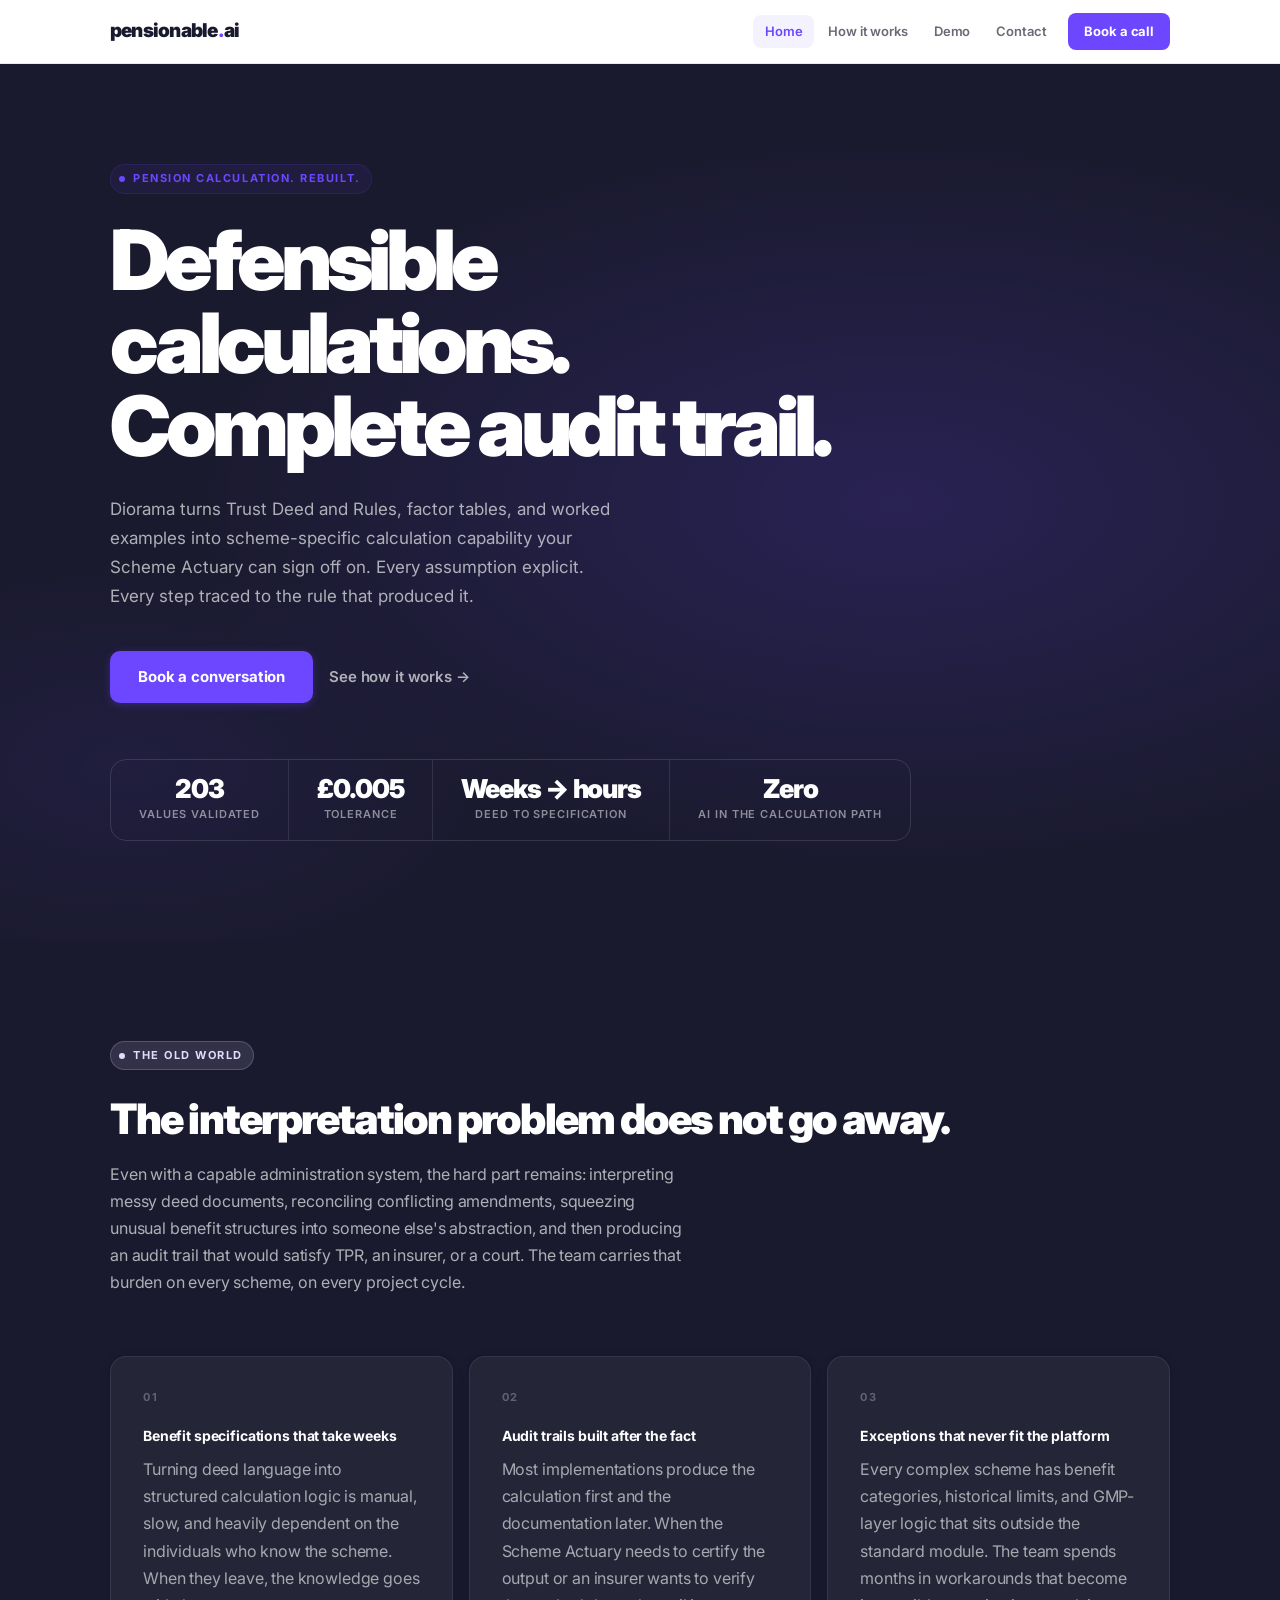
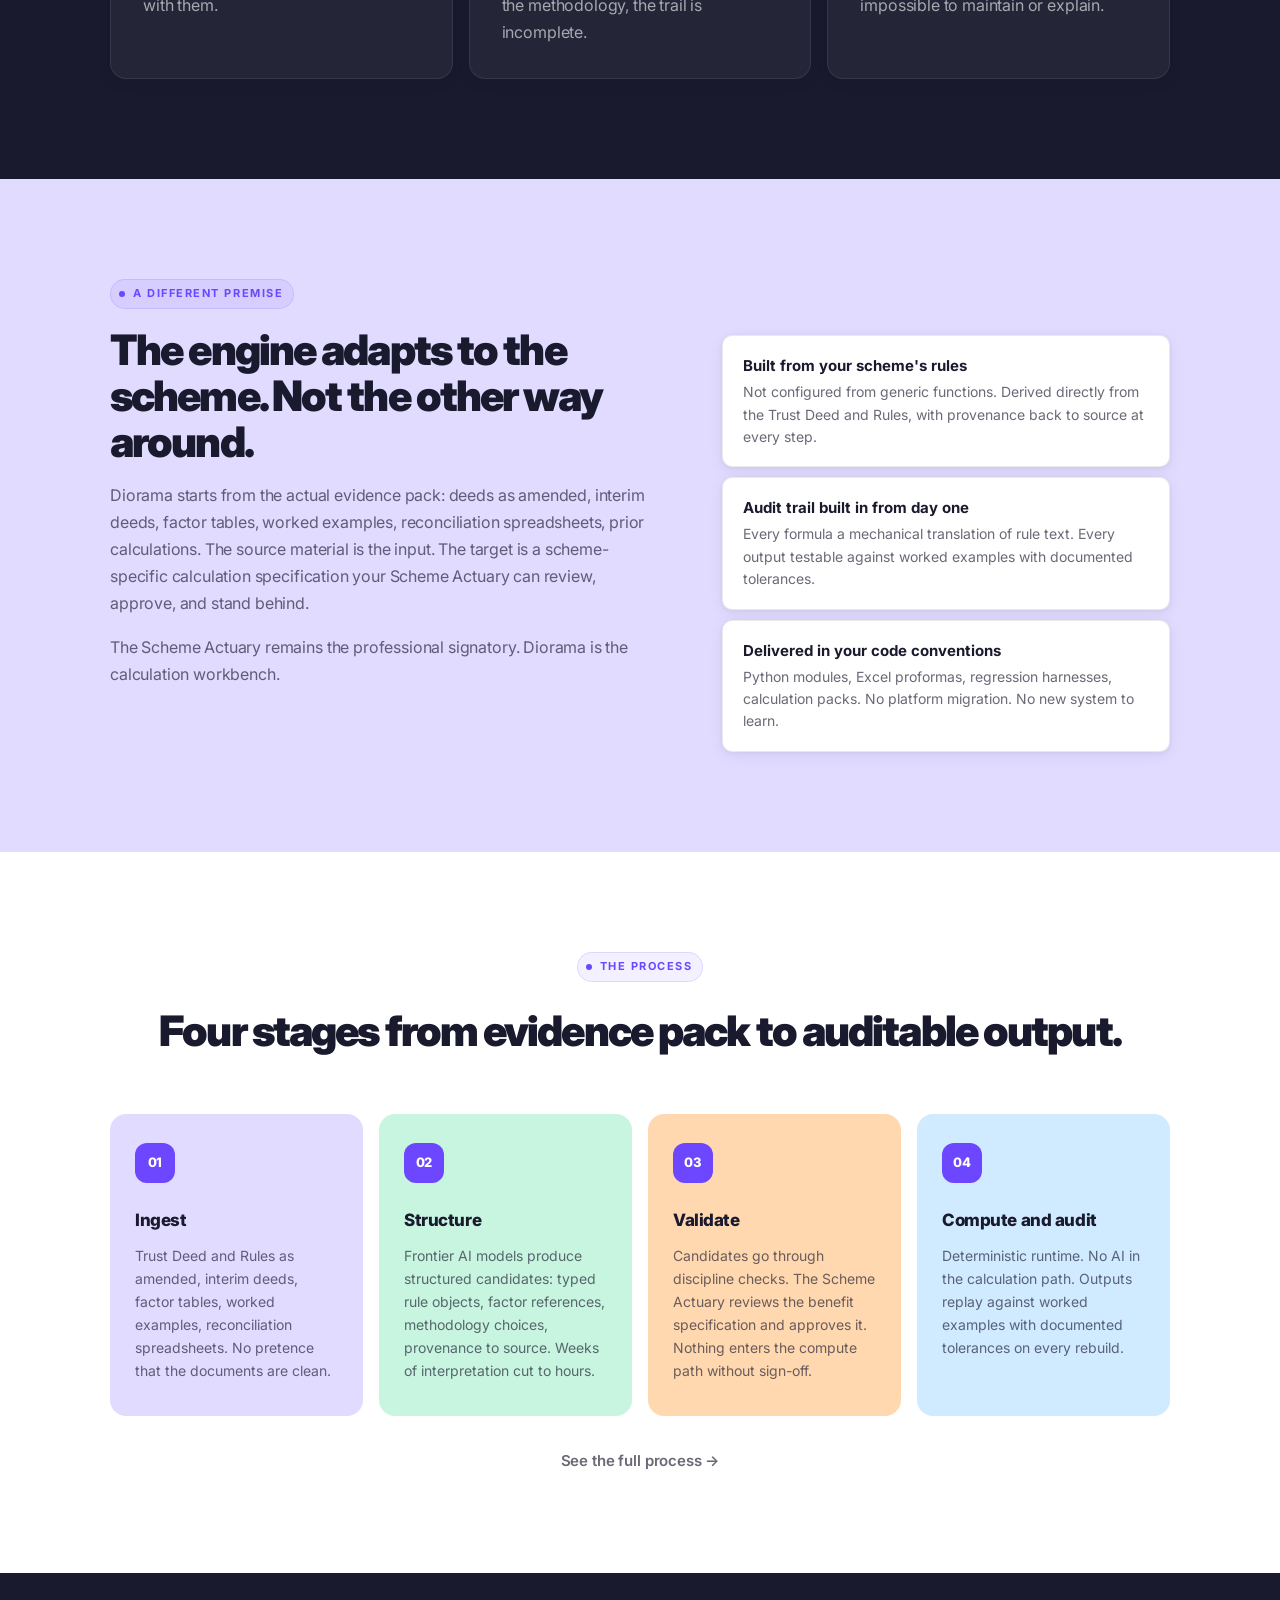
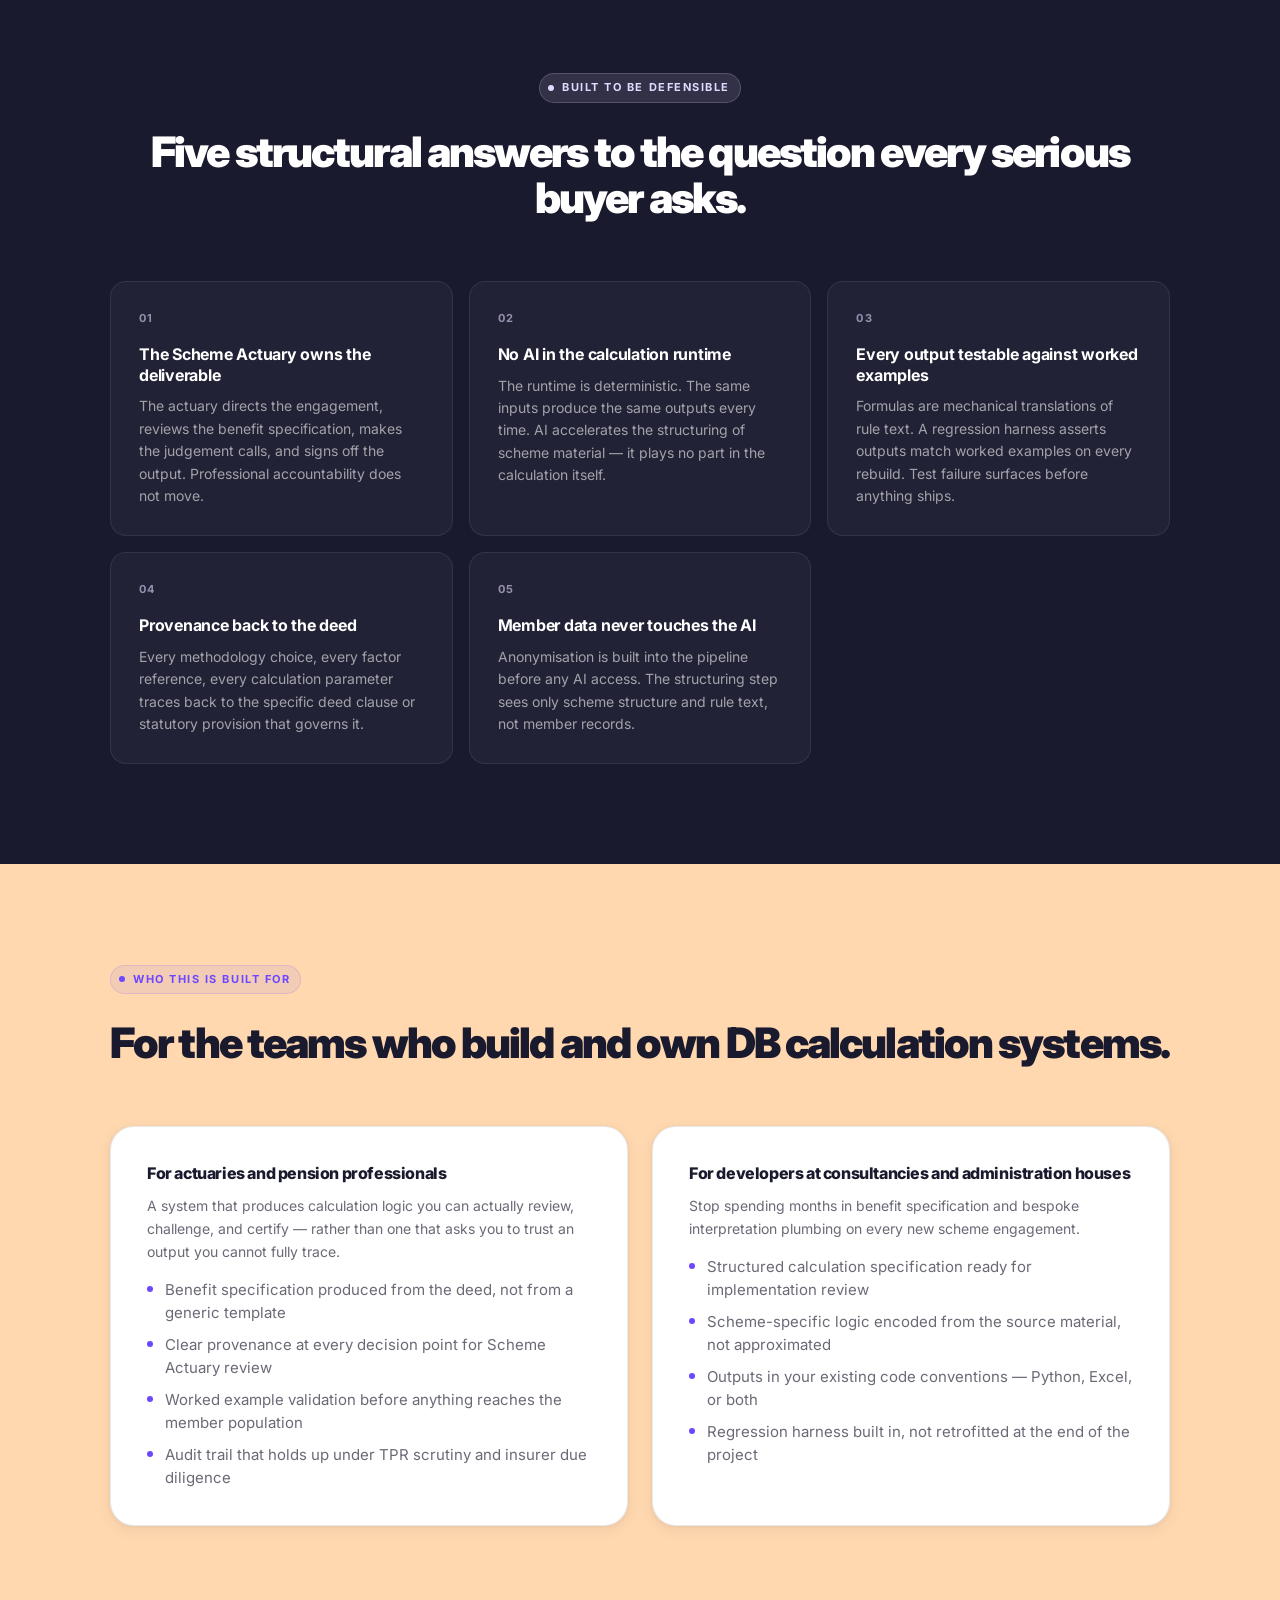
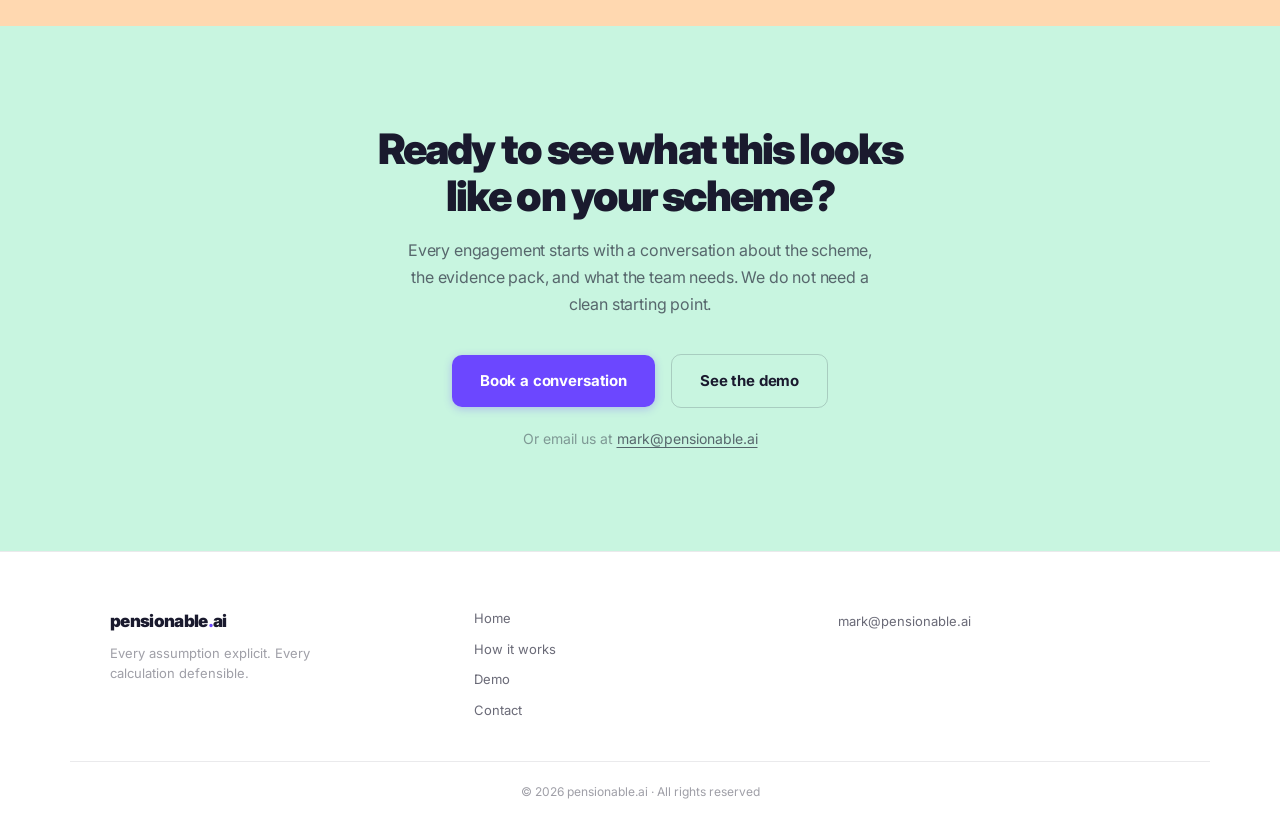
==== index.html @ 0ae32d7f "design: visual polish pass — dark hero, stat strip, colored stage cards, card shadows, refined typog" ====
<!DOCTYPE html>
<html lang="en">
<head>
  <meta charset="UTF-8">
  <meta name="viewport" content="width=device-width, initial-scale=1.0">
  <title>pensionable.ai — Diorama Pension Calculation Engine</title>
  <meta name="description" content="Diorama turns DB scheme rules, factor tables, and worked examples into structured, auditable, scheme-specific calculation capability. Every assumption explicit. Every calculation defensible.">
  <meta property="og:title" content="pensionable.ai">
  <meta property="og:description" content="Defensible calculations. Complete audit trail. Scheme Actuary stays in control.">
  <meta property="og:type" content="website">
  <link rel="preconnect" href="https://fonts.googleapis.com">
  <link rel="preconnect" href="https://fonts.gstatic.com" crossorigin>
  <link href="https://fonts.googleapis.com/css2?family=Inter:wght@400;500;600;700;800;900&display=swap" rel="stylesheet">
  <link rel="stylesheet" href="css/main.css">
</head>
<body>

  <!-- ── Navigation ──────────────────────────────────────── -->
  <header class="nav">
    <div class="container nav__inner">
      <a href="index.html" class="wordmark">pensionable<span class="dot">.</span>ai</a>
      <nav class="nav-links">
        <a href="index.html" class="nav-link">Home</a>
        <a href="how-it-works.html" class="nav-link">How it works</a>
        <a href="demo.html" class="nav-link">Demo</a>
        <a href="contact.html" class="nav-link">Contact</a>
        <a href="contact.html" class="nav-cta">Book a call</a>
      </nav>
    </div>
  </header>

  <main>

    <!-- ── Hero ──────────────────────────────────────────── -->
    <section class="hero">
      <div class="container">
        <p class="eyebrow reveal">Pension calculation. Rebuilt.</p>
        <h1 class="hero-headline hero__headline reveal">Defensible calculations.<br>Complete audit trail.</h1>
        <p class="hero__sub reveal">Diorama turns Trust Deed and Rules, factor tables, and worked examples into scheme-specific calculation capability your Scheme Actuary can sign off on. Every assumption explicit. Every step traced to the rule that produced it.</p>
        <div class="hero__ctas stagger">
          <a href="contact.html" class="btn-primary reveal">Book a conversation</a>
          <a href="how-it-works.html" class="btn-text reveal">See how it works →</a>
        </div>
        <div class="stat-strip reveal" style="margin-top: 56px;">
          <div class="stat-strip__item">
            <div class="stat-strip__value">203</div>
            <div class="stat-strip__label">Values validated</div>
          </div>
          <div class="stat-strip__item">
            <div class="stat-strip__value">£0.005</div>
            <div class="stat-strip__label">Tolerance</div>
          </div>
          <div class="stat-strip__item">
            <div class="stat-strip__value">Weeks → hours</div>
            <div class="stat-strip__label">Deed to specification</div>
          </div>
          <div class="stat-strip__item">
            <div class="stat-strip__value">Zero</div>
            <div class="stat-strip__label">AI in the calculation path</div>
          </div>
        </div>
      </div>
    </section>

    <!-- ── Problem ───────────────────────────────────────── -->
    <section class="section section--dark" id="problem">
      <div class="container">
        <div class="section-header">
          <p class="eyebrow reveal">The old world</p>
          <h2 class="section-headline reveal">The interpretation problem does not go away.</h2>
          <p class="body-text reveal mt-16">Even with a capable administration system, the hard part remains: interpreting messy deed documents, reconciling conflicting amendments, squeezing unusual benefit structures into someone else's abstraction, and then producing an audit trail that would satisfy TPR, an insurer, or a court. The team carries that burden on every scheme, on every project cycle.</p>
        </div>
        <div class="pain-cards stagger">
          <div class="card card--dark reveal">
            <span class="pain-card-number">01</span>
            <p class="card-label">Benefit specifications that take weeks</p>
            <p class="body-text">Turning deed language into structured calculation logic is manual, slow, and heavily dependent on the individuals who know the scheme. When they leave, the knowledge goes with them.</p>
          </div>
          <div class="card card--dark reveal">
            <span class="pain-card-number">02</span>
            <p class="card-label">Audit trails built after the fact</p>
            <p class="body-text">Most implementations produce the calculation first and the documentation later. When the Scheme Actuary needs to certify the output or an insurer wants to verify the methodology, the trail is incomplete.</p>
          </div>
          <div class="card card--dark reveal">
            <span class="pain-card-number">03</span>
            <p class="card-label">Exceptions that never fit the platform</p>
            <p class="body-text">Every complex scheme has benefit categories, historical limits, and GMP-layer logic that sits outside the standard module. The team spends months in workarounds that become impossible to maintain or explain.</p>
          </div>
        </div>
      </div>
    </section>

    <!-- ── What Diorama Does ──────────────────────────────── -->
    <section class="section section--lavender" id="product">
      <div class="container">
        <div class="grid-55-45">
          <div>
            <p class="eyebrow reveal">A different premise</p>
            <h2 class="section-headline reveal">The engine adapts to the scheme. Not the other way around.</h2>
            <p class="body-text reveal mt-16">Diorama starts from the actual evidence pack: deeds as amended, interim deeds, factor tables, worked examples, reconciliation spreadsheets, prior calculations. The source material is the input. The target is a scheme-specific calculation specification your Scheme Actuary can review, approve, and stand behind.</p>
            <p class="body-text reveal mt-16">The Scheme Actuary remains the professional signatory. Diorama is the calculation workbench.</p>
          </div>
          <div class="pills stagger" style="margin-top: 56px;">
            <div class="pill reveal">
              <strong>Built from your scheme's rules</strong>
              Not configured from generic functions. Derived directly from the Trust Deed and Rules, with provenance back to source at every step.
            </div>
            <div class="pill reveal">
              <strong>Audit trail built in from day one</strong>
              Every formula a mechanical translation of rule text. Every output testable against worked examples with documented tolerances.
            </div>
            <div class="pill reveal">
              <strong>Delivered in your code conventions</strong>
              Python modules, Excel proformas, regression harnesses, calculation packs. No platform migration. No new system to learn.
            </div>
          </div>
        </div>
      </div>
    </section>

    <!-- ── How it Works (preview) ────────────────────────── -->
    <section class="section" id="how-it-works">
      <div class="container">
        <div class="section-header section-header--centred">
          <p class="eyebrow reveal">The process</p>
          <h2 class="section-headline reveal">Four stages from evidence pack to auditable output.</h2>
        </div>
        <div class="stage-cards stagger">
          <div class="stage-card stage-card--lavender reveal">
            <div class="stage-badge">01</div>
            <h3 class="stage-card__title">Ingest</h3>
            <p class="stage-card__body">Trust Deed and Rules as amended, interim deeds, factor tables, worked examples, reconciliation spreadsheets. No pretence that the documents are clean.</p>
          </div>
          <div class="stage-card stage-card--mint reveal">
            <div class="stage-badge">02</div>
            <h3 class="stage-card__title">Structure</h3>
            <p class="stage-card__body">Frontier AI models produce structured candidates: typed rule objects, factor references, methodology choices, provenance to source. Weeks of interpretation cut to hours.</p>
          </div>
          <div class="stage-card stage-card--peach reveal">
            <div class="stage-badge">03</div>
            <h3 class="stage-card__title">Validate</h3>
            <p class="stage-card__body">Candidates go through discipline checks. The Scheme Actuary reviews the benefit specification and approves it. Nothing enters the compute path without sign-off.</p>
          </div>
          <div class="stage-card stage-card--blue reveal">
            <div class="stage-badge">04</div>
            <h3 class="stage-card__title">Compute and audit</h3>
            <p class="stage-card__body">Deterministic runtime. No AI in the calculation path. Outputs replay against worked examples with documented tolerances on every rebuild.</p>
          </div>
        </div>
        <div class="stage-cards-footer reveal">
          <a href="how-it-works.html" class="btn-text">See the full process →</a>
        </div>
      </div>
    </section>

    <!-- ── Trust Signals ──────────────────────────────────── -->
    <section class="section section--dark" id="trust">
      <div class="container">
        <div class="section-header section-header--centred">
          <p class="eyebrow reveal">Built to be defensible</p>
          <h2 class="section-headline reveal">Five structural answers to the question every serious buyer asks.</h2>
        </div>
        <div class="trust-grid stagger">
          <div class="trust-item reveal">
            <p class="trust-item__number">01</p>
            <p class="trust-item__title">The Scheme Actuary owns the deliverable</p>
            <p class="trust-item__body">The actuary directs the engagement, reviews the benefit specification, makes the judgement calls, and signs off the output. Professional accountability does not move.</p>
          </div>
          <div class="trust-item reveal">
            <p class="trust-item__number">02</p>
            <p class="trust-item__title">No AI in the calculation runtime</p>
            <p class="trust-item__body">The runtime is deterministic. The same inputs produce the same outputs every time. AI accelerates the structuring of scheme material — it plays no part in the calculation itself.</p>
          </div>
          <div class="trust-item reveal">
            <p class="trust-item__number">03</p>
            <p class="trust-item__title">Every output testable against worked examples</p>
            <p class="trust-item__body">Formulas are mechanical translations of rule text. A regression harness asserts outputs match worked examples on every rebuild. Test failure surfaces before anything ships.</p>
          </div>
          <div class="trust-item reveal">
            <p class="trust-item__number">04</p>
            <p class="trust-item__title">Provenance back to the deed</p>
            <p class="trust-item__body">Every methodology choice, every factor reference, every calculation parameter traces back to the specific deed clause or statutory provision that governs it.</p>
          </div>
          <div class="trust-item reveal">
            <p class="trust-item__number">05</p>
            <p class="trust-item__title">Member data never touches the AI</p>
            <p class="trust-item__body">Anonymisation is built into the pipeline before any AI access. The structuring step sees only scheme structure and rule text, not member records.</p>
          </div>
        </div>
      </div>
    </section>

    <!-- ── Who it's For ───────────────────────────────────── -->
    <section class="section section--peach" id="for-teams">
      <div class="container">
        <div class="section-header">
          <p class="eyebrow reveal">Who this is built for</p>
          <h2 class="section-headline reveal">For the teams who build and own DB calculation systems.</h2>
        </div>
        <div class="for-grid stagger">
          <div class="for-block reveal">
            <p class="for-block__label">For actuaries and pension professionals</p>
            <p class="for-block__intro" style="margin-top: 10px;">A system that produces calculation logic you can actually review, challenge, and certify — rather than one that asks you to trust an output you cannot fully trace.</p>
            <ul class="bullet-list">
              <li>Benefit specification produced from the deed, not from a generic template</li>
              <li>Clear provenance at every decision point for Scheme Actuary review</li>
              <li>Worked example validation before anything reaches the member population</li>
              <li>Audit trail that holds up under TPR scrutiny and insurer due diligence</li>
            </ul>
          </div>
          <div class="for-block reveal">
            <p class="for-block__label">For developers at consultancies and administration houses</p>
            <p class="for-block__intro" style="margin-top: 10px;">Stop spending months in benefit specification and bespoke interpretation plumbing on every new scheme engagement.</p>
            <ul class="bullet-list">
              <li>Structured calculation specification ready for implementation review</li>
              <li>Scheme-specific logic encoded from the source material, not approximated</li>
              <li>Outputs in your existing code conventions — Python, Excel, or both</li>
              <li>Regression harness built in, not retrofitted at the end of the project</li>
            </ul>
          </div>
        </div>
      </div>
    </section>

    <!-- ── CTA ────────────────────────────────────────────── -->
    <section class="section--mint" id="contact">
      <div class="cta-section">
        <div class="container">
          <h2 class="section-headline reveal">Ready to see what this looks like on your scheme?</h2>
          <p class="body-text reveal">Every engagement starts with a conversation about the scheme, the evidence pack, and what the team needs. We do not need a clean starting point.</p>
          <div class="cta-section__buttons reveal">
            <a href="contact.html" class="btn-primary">Book a conversation</a>
            <a href="demo.html" class="btn-outlined">See the demo</a>
          </div>
          <p class="cta-secondary reveal">Or email us at <a href="mailto:mark@pensionable.ai">mark@pensionable.ai</a></p>
        </div>
      </div>
    </section>

  </main>

  <!-- ── Footer ─────────────────────────────────────────── -->
  <footer class="footer">
    <div class="container footer__inner">
      <div class="footer__brand">
        <a href="index.html" class="wordmark">pensionable<span class="dot">.</span>ai</a>
        <p class="footer__tagline">Every assumption explicit. Every calculation defensible.</p>
      </div>
      <nav class="footer__links">
        <a href="index.html">Home</a>
        <a href="how-it-works.html">How it works</a>
        <a href="demo.html">Demo</a>
        <a href="contact.html">Contact</a>
      </nav>
      <div class="footer__contact">
        <a href="mailto:mark@pensionable.ai">mark@pensionable.ai</a>
      </div>
    </div>
    <div class="container footer__bottom">
      <p>© 2026 pensionable.ai · All rights reserved</p>
    </div>
  </footer>

  <script src="js/main.js"></script>
</body>
</html>
---- css/main.css ----
/* ============================================================
   pensionable.ai — main.css
   ============================================================ */

@import url('https://fonts.googleapis.com/css2?family=Inter:wght@400;500;600;700;800;900&display=swap');

/* ── Design Tokens ─────────────────────────────────────────── */
:root {
  --white:    #ffffff;
  --ink:      #1a1a2e;
  --ink-sub:  rgba(26, 26, 46, 0.65);
  --ink-dim:  rgba(26, 26, 46, 0.42);
  --rule:     rgba(26, 26, 46, 0.09);
  --purple:   #6C47FF;
  --purple-mid: rgba(108, 71, 255, 0.12);
  --dark:     #1a1a2e;

  --lavender: #e0dbff;
  --mint:     #c8f5e0;
  --yellow:   #fef9c3;
  --pink:     #ffd6ea;
  --peach:    #ffd8b0;
  --blue:     #d0eaff;

  --radius-sm: 10px;
  --radius:    16px;
  --radius-lg: 24px;

  --nav-height: 64px;
  --container:  1140px;

  --shadow-sm: 0 1px 4px rgba(26,26,46,0.06), 0 4px 16px rgba(26,26,46,0.06);
  --shadow:    0 2px 8px rgba(26,26,46,0.07), 0 8px 32px rgba(26,26,46,0.08);
  --shadow-lg: 0 4px 16px rgba(26,26,46,0.08), 0 24px 64px rgba(26,26,46,0.12);
}

/* ── Reset ─────────────────────────────────────────────────── */
*, *::before, *::after {
  box-sizing: border-box;
  margin: 0;
  padding: 0;
}

html { scroll-behavior: smooth; }

body {
  font-family: 'Inter', system-ui, sans-serif;
  font-size: 16px;
  line-height: 1.6;
  color: var(--ink);
  background: var(--white);
  -webkit-font-smoothing: antialiased;
  -moz-osx-font-smoothing: grayscale;
}

img, iframe { display: block; max-width: 100%; }

a { color: inherit; text-decoration: none; }

ul { list-style: none; }

[id] { scroll-margin-top: calc(var(--nav-height) + 16px); }

::selection { background: var(--purple); color: #fff; }

/* ── Container ─────────────────────────────────────────────── */
.container {
  max-width: var(--container);
  margin: 0 auto;
  padding: 0 40px;
}

@media (max-width: 640px) {
  .container { padding: 0 20px; }
}

/* ── Navigation ────────────────────────────────────────────── */
.nav {
  position: sticky;
  top: 0;
  z-index: 100;
  height: var(--nav-height);
  background: rgba(255, 255, 255, 0.90);
  backdrop-filter: blur(16px);
  -webkit-backdrop-filter: blur(16px);
  border-bottom: 1px solid var(--rule);
}

.nav__inner {
  height: 100%;
  display: flex;
  align-items: center;
  justify-content: space-between;
  gap: 24px;
}

.wordmark {
  font-size: 19px;
  font-weight: 900;
  letter-spacing: -0.04em;
  color: var(--ink);
  text-decoration: none;
  flex-shrink: 0;
}

.wordmark .dot { color: var(--purple); }

.nav-links {
  display: flex;
  align-items: center;
  gap: 2px;
}

.nav-link {
  font-size: 13px;
  font-weight: 600;
  letter-spacing: -0.01em;
  color: var(--ink-sub);
  padding: 6px 12px;
  border-radius: 8px;
  transition: background 120ms, color 120ms;
}

.nav-link:hover,
.nav-link.active {
  background: rgba(108, 71, 255, 0.07);
  color: var(--purple);
}

.nav-cta {
  font-size: 13px;
  font-weight: 700;
  letter-spacing: -0.01em;
  color: var(--white);
  background: var(--purple);
  padding: 8px 16px;
  border-radius: 8px;
  margin-left: 8px;
  transition: opacity 120ms;
}

.nav-cta:hover { opacity: 0.85; color: var(--white); }

@media (max-width: 640px) {
  .nav-links { display: none; }
}

/* ── Sections ──────────────────────────────────────────────── */
.section { padding: 100px 0; }

.section--dark {
  background: var(--dark);
  color: #ffffff;
}

.section--lavender { background: var(--lavender); }
.section--mint     { background: var(--mint); }
.section--yellow   { background: var(--yellow); }
.section--pink     { background: var(--pink); }
.section--peach    { background: var(--peach); }
.section--blue     { background: var(--blue); }

@media (max-width: 640px) {
  .section { padding: 64px 0; }
}

/* ── Typography ────────────────────────────────────────────── */
.hero-headline {
  font-size: clamp(48px, 6.5vw, 88px);
  font-weight: 900;
  letter-spacing: -0.06em;
  line-height: 1.0;
}

.section-headline {
  font-size: clamp(30px, 3.5vw, 42px);
  font-weight: 900;
  letter-spacing: -0.045em;
  line-height: 1.1;
}

.body-text {
  font-size: 16px;
  font-weight: 400;
  letter-spacing: -0.01em;
  line-height: 1.7;
  color: var(--ink-sub);
}

.section--dark .body-text { color: rgba(255, 255, 255, 0.65); }

/* ── Eyebrow Label ─────────────────────────────────────────── */
.eyebrow {
  display: inline-flex;
  align-items: center;
  gap: 8px;
  font-size: 11px;
  font-weight: 700;
  letter-spacing: 0.14em;
  text-transform: uppercase;
  color: var(--purple);
  margin-bottom: 18px;
  background: rgba(108, 71, 255, 0.08);
  padding: 5px 10px 5px 8px;
  border-radius: 100px;
  border: 1px solid rgba(108, 71, 255, 0.15);
}

.eyebrow::before {
  content: '';
  display: inline-block;
  width: 6px;
  height: 6px;
  border-radius: 50%;
  background: var(--purple);
  flex-shrink: 0;
}

.section--dark .eyebrow,
.intro-strip .eyebrow {
  color: var(--lavender);
  background: rgba(224, 219, 255, 0.12);
  border-color: rgba(224, 219, 255, 0.20);
}

.section--dark .eyebrow::before,
.intro-strip .eyebrow::before {
  background: var(--lavender);
}

/* ── Buttons ───────────────────────────────────────────────── */
.btn-primary {
  display: inline-flex;
  align-items: center;
  gap: 8px;
  background: var(--purple);
  color: #ffffff;
  font-size: 15px;
  font-weight: 700;
  letter-spacing: -0.01em;
  padding: 14px 28px;
  border-radius: var(--radius-sm);
  border: none;
  cursor: pointer;
  transition: opacity 150ms, transform 150ms, box-shadow 150ms;
  box-shadow: 0 2px 8px rgba(108, 71, 255, 0.30);
}

.btn-primary:hover {
  opacity: 0.90;
  transform: translateY(-1px);
  color: #ffffff;
  box-shadow: 0 4px 16px rgba(108, 71, 255, 0.38);
}

.btn-outlined {
  display: inline-flex;
  align-items: center;
  gap: 8px;
  background: transparent;
  color: var(--ink);
  font-size: 15px;
  font-weight: 700;
  letter-spacing: -0.01em;
  padding: 14px 28px;
  border-radius: var(--radius-sm);
  border: 1.5px solid rgba(26, 26, 46, 0.18);
  cursor: pointer;
  transition: border-color 150ms, color 150ms;
}

.btn-outlined:hover {
  border-color: var(--purple);
  color: var(--purple);
}

.btn-text {
  font-size: 15px;
  font-weight: 600;
  letter-spacing: -0.01em;
  color: var(--ink-sub);
  transition: color 150ms;
}

.btn-text:hover { color: var(--purple); }

/* ── Cards ─────────────────────────────────────────────────── */
.card {
  background: var(--white);
  border-radius: var(--radius);
  padding: 32px;
  border: 1px solid var(--rule);
  box-shadow: var(--shadow-sm);
}

.card--dark {
  background: rgba(255, 255, 255, 0.05);
  border-color: rgba(255, 255, 255, 0.08);
  color: #ffffff;
}

.card--lavender { background: var(--lavender); border-color: transparent; }
.card--mint     { background: var(--mint);     border-color: transparent; }
.card--peach    { background: var(--peach);    border-color: transparent; }

.card-label {
  font-size: 14px;
  font-weight: 700;
  letter-spacing: -0.01em;
  margin-bottom: 10px;
  color: var(--ink);
  line-height: 1.35;
}

.card--dark .card-label { color: #ffffff; }
.card--dark .body-text  { color: rgba(255, 255, 255, 0.60); }

/* ── Feature Pills ─────────────────────────────────────────── */
.pills {
  display: flex;
  flex-direction: column;
  gap: 10px;
}

.pill {
  background: var(--white);
  border: 1px solid var(--rule);
  border-radius: var(--radius-sm);
  padding: 18px 20px;
  font-size: 14px;
  line-height: 1.6;
  color: var(--ink-sub);
  box-shadow: var(--shadow-sm);
  transition: box-shadow 150ms, transform 150ms;
}

.pill:hover {
  box-shadow: var(--shadow);
  transform: translateY(-1px);
}

.pill strong {
  font-weight: 700;
  color: var(--ink);
  display: block;
  margin-bottom: 3px;
  font-size: 15px;
}

/* ── Stage Badge ───────────────────────────────────────────── */
.stage-badge {
  display: inline-flex;
  align-items: center;
  justify-content: center;
  width: 40px;
  height: 40px;
  border-radius: 12px;
  background: var(--purple);
  color: #ffffff;
  font-size: 13px;
  font-weight: 800;
  letter-spacing: -0.01em;
  margin-bottom: 20px;
  flex-shrink: 0;
}

/* ── Callout Block ─────────────────────────────────────────── */
.callout-block {
  background: rgba(108, 71, 255, 0.06);
  border: 1px solid rgba(108, 71, 255, 0.18);
  border-radius: var(--radius);
  padding: 24px 28px;
  font-size: 16px;
  font-weight: 600;
  letter-spacing: -0.015em;
  line-height: 1.55;
  color: var(--ink);
  margin-top: 32px;
}

/* ── Trust Grid ────────────────────────────────────────────── */
.trust-grid {
  display: grid;
  grid-template-columns: repeat(3, 1fr);
  gap: 16px;
}

.trust-item {
  padding: 28px;
  border: 1px solid rgba(255, 255, 255, 0.08);
  border-radius: var(--radius);
  background: rgba(255, 255, 255, 0.04);
  transition: background 150ms;
}

.trust-item:hover {
  background: rgba(255, 255, 255, 0.07);
}

.trust-item__number {
  font-size: 11px;
  font-weight: 700;
  letter-spacing: 0.12em;
  text-transform: uppercase;
  color: var(--lavender);
  opacity: 0.60;
  margin-bottom: 16px;
}

.trust-item__title {
  font-size: 16px;
  font-weight: 700;
  color: #ffffff;
  margin-bottom: 10px;
  line-height: 1.3;
  letter-spacing: -0.015em;
}

.trust-item__body {
  font-size: 14px;
  color: rgba(255, 255, 255, 0.58);
  line-height: 1.6;
}

@media (max-width: 900px) {
  .trust-grid { grid-template-columns: repeat(2, 1fr); }
}

@media (max-width: 640px) {
  .trust-grid { grid-template-columns: 1fr; }
}

/* ── Stat Strip ────────────────────────────────────────────── */
.stat-strip {
  display: flex;
  align-items: center;
  gap: 0;
  margin-top: 48px;
  border: 1px solid rgba(255,255,255,0.12);
  border-radius: var(--radius);
  overflow: hidden;
  width: fit-content;
}

.stat-strip__item {
  padding: 16px 28px;
  border-right: 1px solid rgba(255,255,255,0.10);
  text-align: center;
}

.stat-strip__item:last-child { border-right: none; }

.stat-strip__value {
  font-size: 26px;
  font-weight: 900;
  letter-spacing: -0.04em;
  color: #ffffff;
  line-height: 1;
  margin-bottom: 4px;
}

.stat-strip__label {
  font-size: 11px;
  font-weight: 600;
  letter-spacing: 0.08em;
  text-transform: uppercase;
  color: rgba(255,255,255,0.50);
}

/* ── Bullet List ───────────────────────────────────────────── */
.bullet-list {
  list-style: none;
  display: flex;
  flex-direction: column;
  gap: 10px;
  margin-top: 16px;
}

.bullet-list li {
  display: flex;
  align-items: flex-start;
  gap: 12px;
  font-size: 15px;
  color: var(--ink-sub);
  line-height: 1.5;
}

.bullet-list li::before {
  content: '';
  display: block;
  width: 6px;
  height: 6px;
  border-radius: 50%;
  background: var(--purple);
  flex-shrink: 0;
  margin-top: 7px;
}

/* ── Grids ─────────────────────────────────────────────────── */
.grid-2 {
  display: grid;
  grid-template-columns: 1fr 1fr;
  gap: 24px;
}

.grid-3 {
  display: grid;
  grid-template-columns: repeat(3, 1fr);
  gap: 20px;
}

.grid-55-45 {
  display: grid;
  grid-template-columns: 55fr 45fr;
  gap: 64px;
  align-items: start;
}

@media (max-width: 840px) {
  .grid-2,
  .grid-3,
  .grid-55-45 {
    grid-template-columns: 1fr;
    gap: 24px;
  }
}

/* ── Section Header ────────────────────────────────────────── */
.section-header { margin-bottom: 60px; }

.section-header--centred { text-align: center; }

.section-header .section-headline { margin-top: 8px; }

.section-header .body-text {
  margin-top: 18px;
  max-width: 580px;
}

.section-header--centred .body-text {
  margin-left: auto;
  margin-right: auto;
}

/* ── Hero ──────────────────────────────────────────────────── */
.hero {
  padding: 100px 0 100px;
  background: var(--dark);
  color: #ffffff;
  position: relative;
  overflow: hidden;
}

.hero::before {
  content: '';
  position: absolute;
  inset: 0;
  background:
    radial-gradient(ellipse 80% 60% at 70% 50%, rgba(108,71,255,0.18) 0%, transparent 70%),
    radial-gradient(ellipse 50% 40% at 10% 80%, rgba(108,71,255,0.08) 0%, transparent 60%);
  pointer-events: none;
}

.hero .container { position: relative; }

.hero .eyebrow { margin-bottom: 24px; }

.hero__headline {
  max-width: 760px;
  margin-bottom: 28px;
  color: #ffffff;
}

.hero__sub {
  max-width: 520px;
  font-size: 17px;
  color: rgba(255,255,255,0.65);
  line-height: 1.7;
  margin-bottom: 40px;
}

.hero__ctas {
  display: flex;
  align-items: center;
  gap: 16px;
  flex-wrap: wrap;
}

.hero .btn-outlined {
  color: rgba(255,255,255,0.80);
  border-color: rgba(255,255,255,0.20);
}

.hero .btn-outlined:hover {
  border-color: #ffffff;
  color: #ffffff;
}

.hero .btn-text {
  color: rgba(255,255,255,0.65);
}

.hero .btn-text:hover { color: #ffffff; }

/* ── Intro Strip (inner pages) ─────────────────────────────── */
.intro-strip {
  padding: 88px 0 80px;
  background: var(--dark);
  color: #ffffff;
  position: relative;
  overflow: hidden;
}

.intro-strip::before {
  content: '';
  position: absolute;
  inset: 0;
  background: radial-gradient(ellipse 70% 80% at 80% 50%, rgba(108,71,255,0.14) 0%, transparent 70%);
  pointer-events: none;
}

.intro-strip .container { position: relative; }

.intro-strip .section-headline {
  margin-top: 12px;
  max-width: 680px;
  color: #ffffff;
}

.intro-strip .body-text {
  color: rgba(255, 255, 255, 0.65);
  max-width: 580px;
  margin-top: 18px;
}

/* ── CTA Section ───────────────────────────────────────────── */
.cta-section {
  text-align: center;
  padding: 100px 0;
}

.cta-section .section-headline {
  max-width: 560px;
  margin: 0 auto 18px;
}

.cta-section .body-text {
  max-width: 480px;
  margin: 0 auto;
}

.cta-section__buttons {
  display: flex;
  align-items: center;
  justify-content: center;
  gap: 16px;
  flex-wrap: wrap;
  margin-top: 36px;
}

.cta-secondary {
  font-size: 14px;
  color: var(--ink-dim);
  margin-top: 20px;
}

.cta-secondary a {
  color: var(--ink-sub);
  text-decoration: underline;
  text-underline-offset: 3px;
}

/* ── Pain Cards ────────────────────────────────────────────── */
.pain-cards {
  display: grid;
  grid-template-columns: repeat(3, 1fr);
  gap: 16px;
  margin-top: 56px;
}

.pain-card-number {
  font-size: 11px;
  font-weight: 700;
  letter-spacing: 0.14em;
  text-transform: uppercase;
  color: rgba(255,255,255,0.28);
  margin-bottom: 20px;
  display: block;
}

@media (max-width: 840px) {
  .pain-cards { grid-template-columns: 1fr; }
}

/* ── Stage Cards (home preview) ────────────────────────────── */
.stage-cards {
  display: grid;
  grid-template-columns: repeat(4, 1fr);
  gap: 16px;
}

.stage-card {
  border-radius: var(--radius);
  padding: 28px 24px 32px;
  border: 1px solid transparent;
  transition: transform 150ms, box-shadow 150ms;
}

.stage-card:hover {
  transform: translateY(-2px);
  box-shadow: var(--shadow);
}

.stage-card--lavender { background: var(--lavender); }
.stage-card--mint     { background: var(--mint);     }
.stage-card--peach    { background: var(--peach);    }
.stage-card--blue     { background: var(--blue);     }

.stage-card__title {
  font-size: 17px;
  font-weight: 800;
  letter-spacing: -0.025em;
  margin-bottom: 10px;
  margin-top: 4px;
  color: var(--ink);
}

.stage-card__body {
  font-size: 14px;
  color: var(--ink-sub);
  line-height: 1.65;
}

.stage-cards-footer {
  margin-top: 32px;
  text-align: center;
}

@media (max-width: 900px) {
  .stage-cards { grid-template-columns: repeat(2, 1fr); }
}

@media (max-width: 640px) {
  .stage-cards { grid-template-columns: 1fr; }
}

/* ── Annotation Cards (Demo) ───────────────────────────────── */
.annotation-cards {
  display: grid;
  grid-template-columns: repeat(3, 1fr);
  gap: 16px;
  padding: 56px 0;
}

.annotation-card {
  border-radius: var(--radius);
  padding: 28px 24px;
  box-shadow: var(--shadow-sm);
}

.annotation-card__label {
  font-size: 13px;
  font-weight: 700;
  letter-spacing: -0.01em;
  color: var(--ink);
  margin-bottom: 10px;
}

.annotation-card__body {
  font-size: 14px;
  color: var(--ink-sub);
  line-height: 1.65;
}

@media (max-width: 640px) {
  .annotation-cards { grid-template-columns: 1fr; }
}

/* ── Demo Frame ────────────────────────────────────────────── */
.demo-frame {
  border-radius: var(--radius-lg);
  overflow: hidden;
  border: 1px solid var(--rule);
  box-shadow: var(--shadow-lg);
  height: 80vh;
  min-height: 600px;
  margin: 0 0 40px;
}

.demo-iframe {
  width: 100%;
  height: 100%;
  border: none;
  display: block;
}

/* ── Who it's for ──────────────────────────────────────────── */
.for-grid {
  display: grid;
  grid-template-columns: 1fr 1fr;
  gap: 24px;
}

.for-block {
  background: var(--white);
  border-radius: var(--radius-lg);
  padding: 36px;
  border: 1px solid var(--rule);
  box-shadow: var(--shadow-sm);
}

.for-block__label {
  font-size: 16px;
  font-weight: 800;
  letter-spacing: -0.025em;
  margin-bottom: 10px;
  color: var(--ink);
  line-height: 1.3;
}

.for-block__intro {
  font-size: 14px;
  color: var(--ink-sub);
  line-height: 1.65;
}

@media (max-width: 840px) {
  .for-grid { grid-template-columns: 1fr; }
}

/* ── Stage Section (how-it-works page) ────────────────────── */
.stage-section { padding: 80px 0; }

.stage-section__inner { max-width: 720px; }

.stage-section .section-headline {
  margin-top: 12px;
  margin-bottom: 28px;
}

.stage-section p {
  font-size: 16px;
  color: var(--ink);
  line-height: 1.75;
  margin-bottom: 18px;
  opacity: 0.72;
}

.stage-section .reveal p { opacity: 1; }

/* ── Footer ────────────────────────────────────────────────── */
.footer {
  border-top: 1px solid var(--rule);
  background: var(--white);
  padding: 56px 0 24px;
}

.footer__inner {
  display: grid;
  grid-template-columns: 1fr 1fr 1fr;
  gap: 32px;
  align-items: start;
  padding-bottom: 40px;
  border-bottom: 1px solid var(--rule);
  margin-bottom: 20px;
}

.footer .wordmark { font-size: 17px; }

.footer__tagline {
  font-size: 13px;
  color: var(--ink-dim);
  margin-top: 8px;
  line-height: 1.55;
  max-width: 220px;
}

.footer__links {
  display: flex;
  flex-direction: column;
  gap: 10px;
}

.footer__links a {
  font-size: 13px;
  color: var(--ink-sub);
  transition: color 120ms;
}

.footer__links a:hover { color: var(--purple); }

.footer__contact a {
  font-size: 13px;
  color: var(--ink-sub);
  transition: color 120ms;
}

.footer__contact a:hover { color: var(--purple); }

.footer__bottom p {
  font-size: 12px;
  color: var(--ink-dim);
  text-align: center;
}

@media (max-width: 640px) {
  .footer__inner {
    grid-template-columns: 1fr;
    gap: 24px;
  }
}

/* ── Reveal Animations ─────────────────────────────────────── */
.reveal {
  opacity: 0;
  transform: translateY(20px);
  transition:
    opacity 500ms ease var(--delay, 0ms),
    transform 500ms ease var(--delay, 0ms);
}

.reveal.is-visible {
  opacity: 1;
  transform: translateY(0);
}

@media (prefers-reduced-motion: reduce) {
  .reveal {
    opacity: 1;
    transform: none;
    transition: none;
  }
}

/* ── Utilities ─────────────────────────────────────────────── */
.mt-8  { margin-top: 8px; }
.mt-16 { margin-top: 16px; }
.mt-24 { margin-top: 24px; }
.mt-32 { margin-top: 32px; }
.mt-40 { margin-top: 40px; }
.mt-48 { margin-top: 48px; }
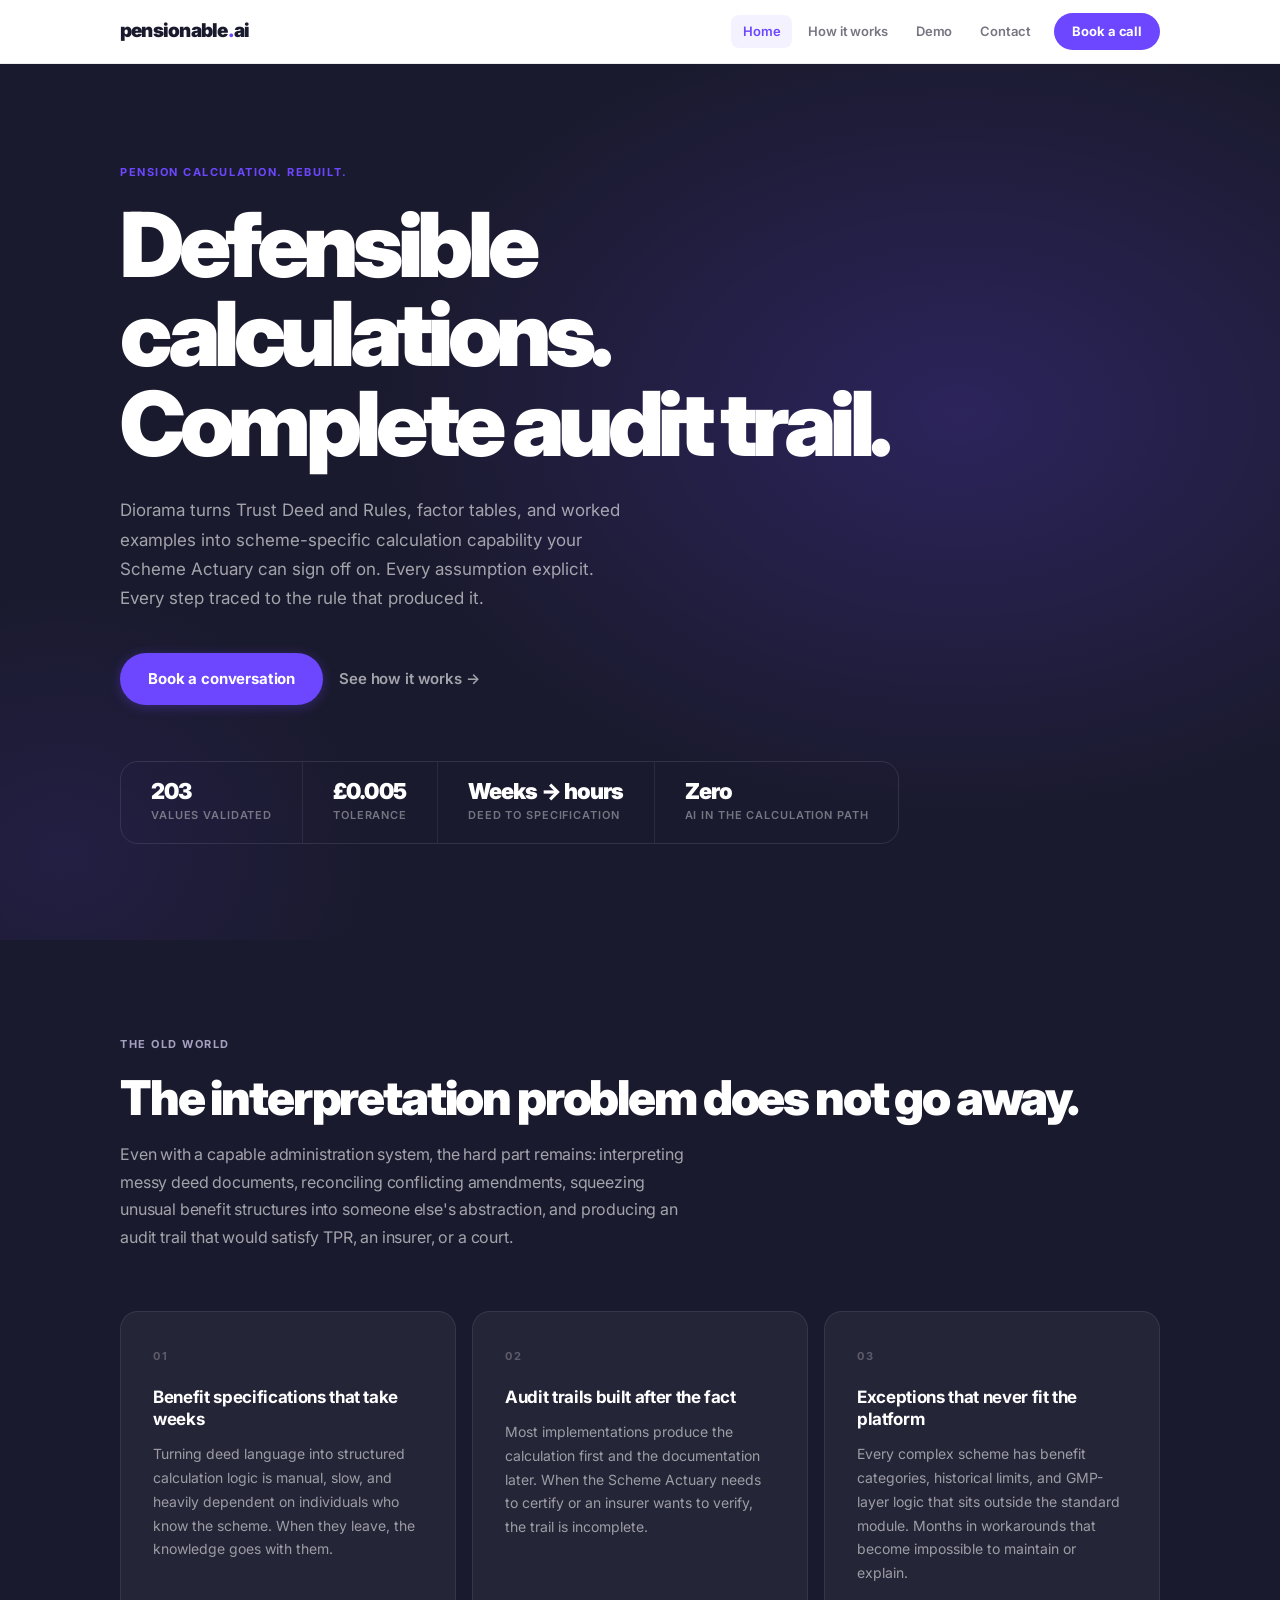
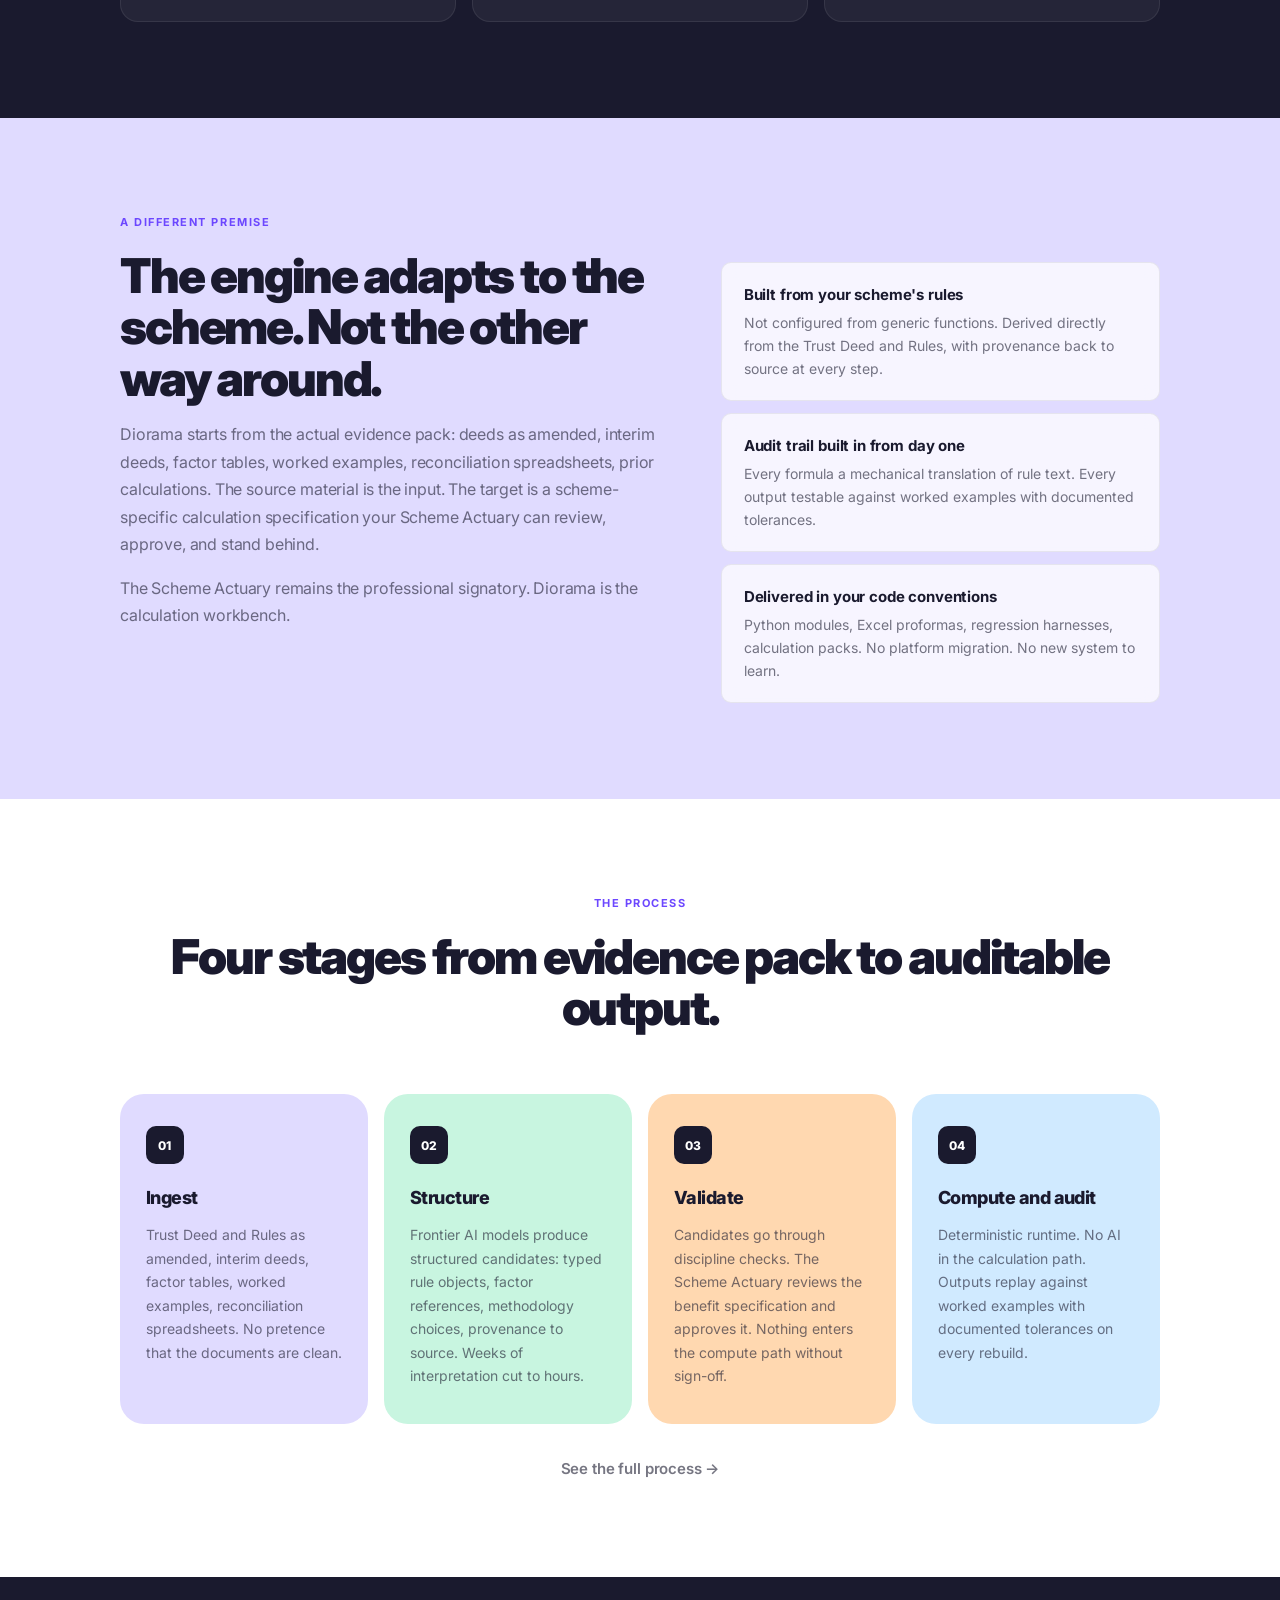
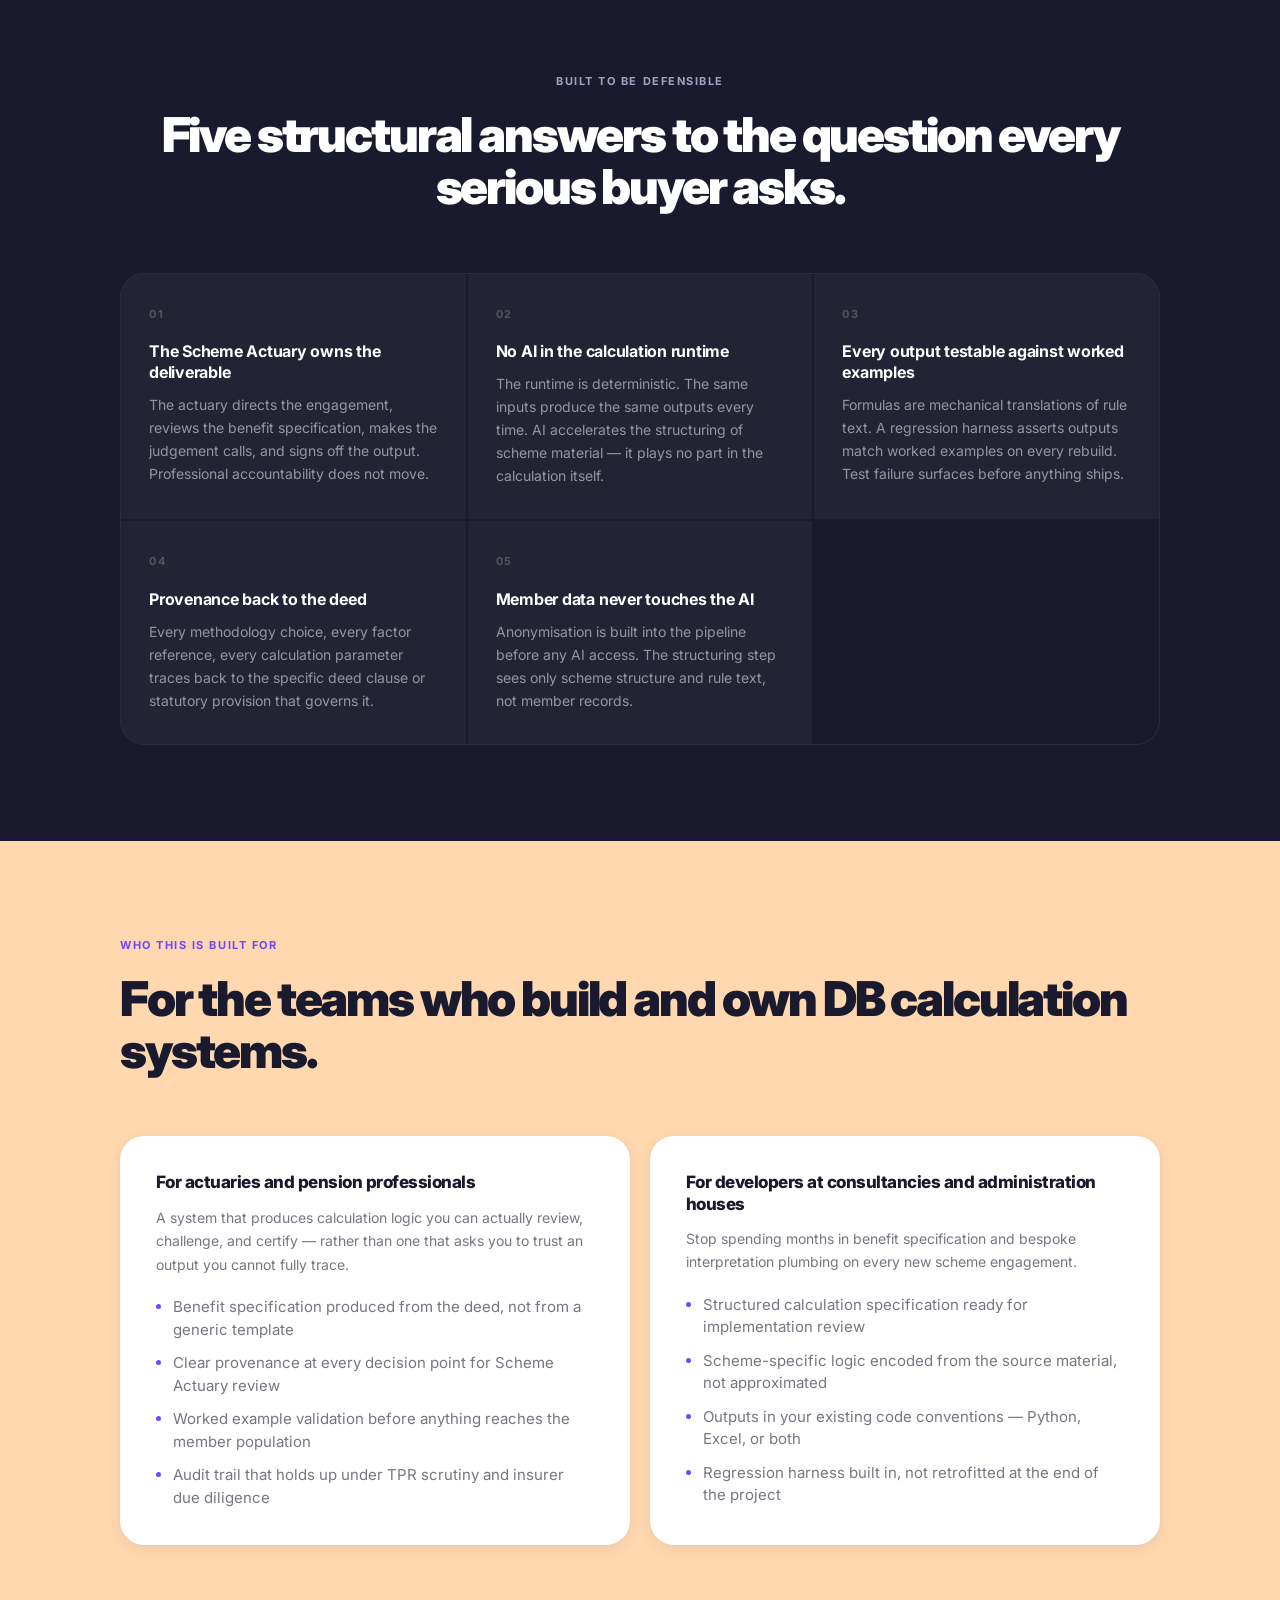
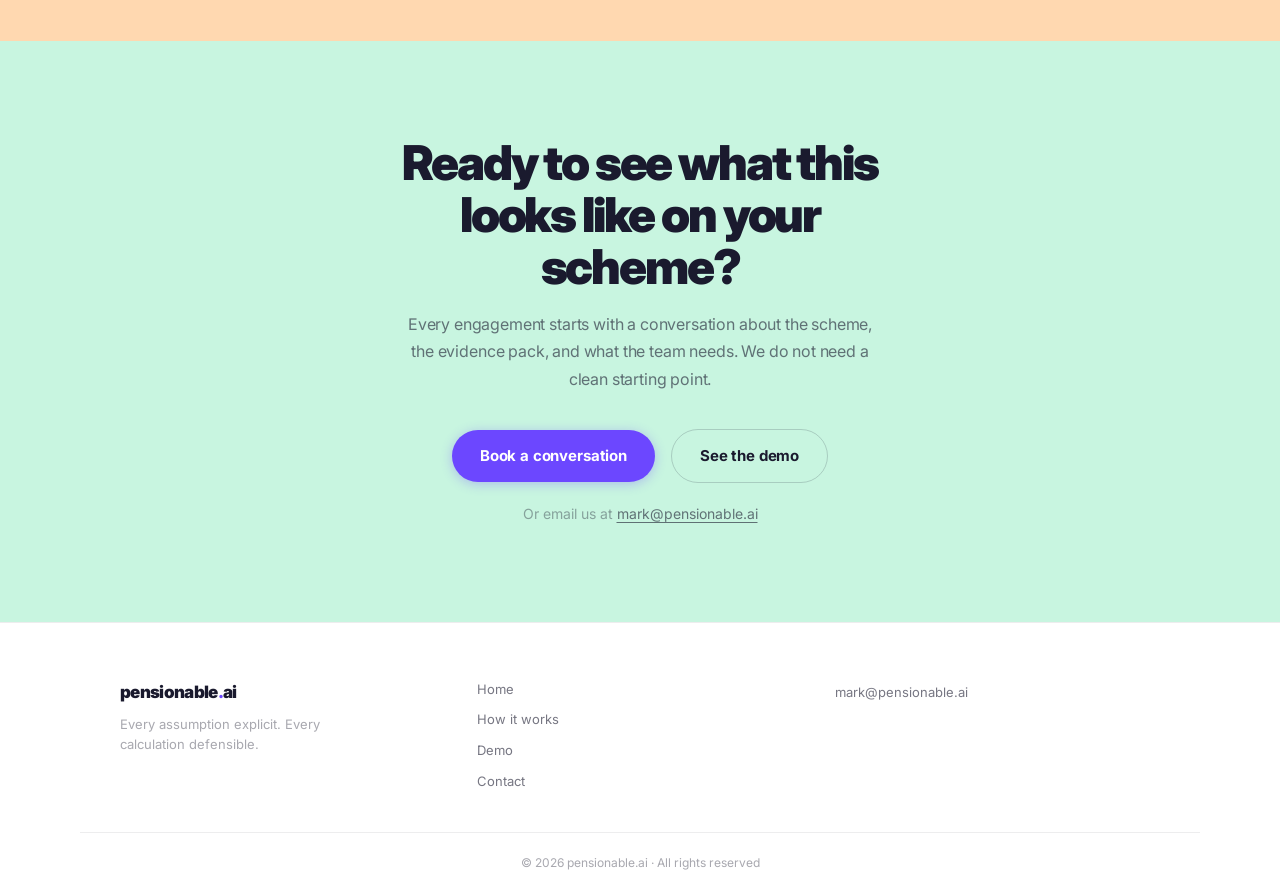
==== commit 86352839: "design: strip generic AI pill badges, tighten card styles, match maiaa design language" ====
--- a/index.html
+++ b/index.html
@@ -41,7 +41,7 @@
           <a href="contact.html" class="btn-primary reveal">Book a conversation</a>
           <a href="how-it-works.html" class="btn-text reveal">See how it works →</a>
         </div>
-        <div class="stat-strip reveal" style="margin-top: 56px;">
+        <div class="stat-strip reveal">
           <div class="stat-strip__item">
             <div class="stat-strip__value">203</div>
             <div class="stat-strip__label">Values validated</div>
@@ -68,23 +68,23 @@
         <div class="section-header">
           <p class="eyebrow reveal">The old world</p>
           <h2 class="section-headline reveal">The interpretation problem does not go away.</h2>
-          <p class="body-text reveal mt-16">Even with a capable administration system, the hard part remains: interpreting messy deed documents, reconciling conflicting amendments, squeezing unusual benefit structures into someone else's abstraction, and then producing an audit trail that would satisfy TPR, an insurer, or a court. The team carries that burden on every scheme, on every project cycle.</p>
+          <p class="body-text reveal mt-16">Even with a capable administration system, the hard part remains: interpreting messy deed documents, reconciling conflicting amendments, squeezing unusual benefit structures into someone else's abstraction, and producing an audit trail that would satisfy TPR, an insurer, or a court.</p>
         </div>
         <div class="pain-cards stagger">
-          <div class="card card--dark reveal">
-            <span class="pain-card-number">01</span>
-            <p class="card-label">Benefit specifications that take weeks</p>
-            <p class="body-text">Turning deed language into structured calculation logic is manual, slow, and heavily dependent on the individuals who know the scheme. When they leave, the knowledge goes with them.</p>
-          </div>
-          <div class="card card--dark reveal">
-            <span class="pain-card-number">02</span>
-            <p class="card-label">Audit trails built after the fact</p>
-            <p class="body-text">Most implementations produce the calculation first and the documentation later. When the Scheme Actuary needs to certify the output or an insurer wants to verify the methodology, the trail is incomplete.</p>
-          </div>
-          <div class="card card--dark reveal">
-            <span class="pain-card-number">03</span>
-            <p class="card-label">Exceptions that never fit the platform</p>
-            <p class="body-text">Every complex scheme has benefit categories, historical limits, and GMP-layer logic that sits outside the standard module. The team spends months in workarounds that become impossible to maintain or explain.</p>
+          <div class="pain-card reveal">
+            <span class="pain-card__num">01</span>
+            <p class="pain-card__title">Benefit specifications that take weeks</p>
+            <p class="pain-card__body">Turning deed language into structured calculation logic is manual, slow, and heavily dependent on individuals who know the scheme. When they leave, the knowledge goes with them.</p>
+          </div>
+          <div class="pain-card reveal">
+            <span class="pain-card__num">02</span>
+            <p class="pain-card__title">Audit trails built after the fact</p>
+            <p class="pain-card__body">Most implementations produce the calculation first and the documentation later. When the Scheme Actuary needs to certify or an insurer wants to verify, the trail is incomplete.</p>
+          </div>
+          <div class="pain-card reveal">
+            <span class="pain-card__num">03</span>
+            <p class="pain-card__title">Exceptions that never fit the platform</p>
+            <p class="pain-card__body">Every complex scheme has benefit categories, historical limits, and GMP-layer logic that sits outside the standard module. Months in workarounds that become impossible to maintain or explain.</p>
           </div>
         </div>
       </div>
@@ -100,7 +100,7 @@
             <p class="body-text reveal mt-16">Diorama starts from the actual evidence pack: deeds as amended, interim deeds, factor tables, worked examples, reconciliation spreadsheets, prior calculations. The source material is the input. The target is a scheme-specific calculation specification your Scheme Actuary can review, approve, and stand behind.</p>
             <p class="body-text reveal mt-16">The Scheme Actuary remains the professional signatory. Diorama is the calculation workbench.</p>
           </div>
-          <div class="pills stagger" style="margin-top: 56px;">
+          <div class="pills stagger" style="margin-top: 48px;">
             <div class="pill reveal">
               <strong>Built from your scheme's rules</strong>
               Not configured from generic functions. Derived directly from the Trust Deed and Rules, with provenance back to source at every step.
@@ -162,27 +162,27 @@
         </div>
         <div class="trust-grid stagger">
           <div class="trust-item reveal">
-            <p class="trust-item__number">01</p>
+            <span class="trust-item__num">01</span>
             <p class="trust-item__title">The Scheme Actuary owns the deliverable</p>
             <p class="trust-item__body">The actuary directs the engagement, reviews the benefit specification, makes the judgement calls, and signs off the output. Professional accountability does not move.</p>
           </div>
           <div class="trust-item reveal">
-            <p class="trust-item__number">02</p>
+            <span class="trust-item__num">02</span>
             <p class="trust-item__title">No AI in the calculation runtime</p>
             <p class="trust-item__body">The runtime is deterministic. The same inputs produce the same outputs every time. AI accelerates the structuring of scheme material — it plays no part in the calculation itself.</p>
           </div>
           <div class="trust-item reveal">
-            <p class="trust-item__number">03</p>
+            <span class="trust-item__num">03</span>
             <p class="trust-item__title">Every output testable against worked examples</p>
             <p class="trust-item__body">Formulas are mechanical translations of rule text. A regression harness asserts outputs match worked examples on every rebuild. Test failure surfaces before anything ships.</p>
           </div>
           <div class="trust-item reveal">
-            <p class="trust-item__number">04</p>
+            <span class="trust-item__num">04</span>
             <p class="trust-item__title">Provenance back to the deed</p>
             <p class="trust-item__body">Every methodology choice, every factor reference, every calculation parameter traces back to the specific deed clause or statutory provision that governs it.</p>
           </div>
           <div class="trust-item reveal">
-            <p class="trust-item__number">05</p>
+            <span class="trust-item__num">05</span>
             <p class="trust-item__title">Member data never touches the AI</p>
             <p class="trust-item__body">Anonymisation is built into the pipeline before any AI access. The structuring step sees only scheme structure and rule text, not member records.</p>
           </div>
@@ -200,7 +200,7 @@
         <div class="for-grid stagger">
           <div class="for-block reveal">
             <p class="for-block__label">For actuaries and pension professionals</p>
-            <p class="for-block__intro" style="margin-top: 10px;">A system that produces calculation logic you can actually review, challenge, and certify — rather than one that asks you to trust an output you cannot fully trace.</p>
+            <p class="for-block__intro">A system that produces calculation logic you can actually review, challenge, and certify — rather than one that asks you to trust an output you cannot fully trace.</p>
             <ul class="bullet-list">
               <li>Benefit specification produced from the deed, not from a generic template</li>
               <li>Clear provenance at every decision point for Scheme Actuary review</li>
@@ -210,7 +210,7 @@
           </div>
           <div class="for-block reveal">
             <p class="for-block__label">For developers at consultancies and administration houses</p>
-            <p class="for-block__intro" style="margin-top: 10px;">Stop spending months in benefit specification and bespoke interpretation plumbing on every new scheme engagement.</p>
+            <p class="for-block__intro">Stop spending months in benefit specification and bespoke interpretation plumbing on every new scheme engagement.</p>
             <ul class="bullet-list">
               <li>Structured calculation specification ready for implementation review</li>
               <li>Scheme-specific logic encoded from the source material, not approximated</li>
--- a/css/main.css
+++ b/css/main.css
@@ -8,41 +8,34 @@
 :root {
   --white:    #ffffff;
   --ink:      #1a1a2e;
-  --ink-sub:  rgba(26, 26, 46, 0.65);
-  --ink-dim:  rgba(26, 26, 46, 0.42);
-  --rule:     rgba(26, 26, 46, 0.09);
+  --ink-sub:  rgba(26, 26, 46, 0.60);
+  --ink-dim:  rgba(26, 26, 46, 0.38);
+  --rule:     rgba(26, 26, 46, 0.08);
   --purple:   #6C47FF;
-  --purple-mid: rgba(108, 71, 255, 0.12);
   --dark:     #1a1a2e;
 
   --lavender: #e0dbff;
   --mint:     #c8f5e0;
+  --peach:    #ffd8b0;
+  --blue:     #d0eaff;
   --yellow:   #fef9c3;
   --pink:     #ffd6ea;
-  --peach:    #ffd8b0;
-  --blue:     #d0eaff;
 
   --radius-sm: 10px;
-  --radius:    16px;
+  --radius:    18px;
   --radius-lg: 24px;
 
   --nav-height: 64px;
-  --container:  1140px;
-
-  --shadow-sm: 0 1px 4px rgba(26,26,46,0.06), 0 4px 16px rgba(26,26,46,0.06);
-  --shadow:    0 2px 8px rgba(26,26,46,0.07), 0 8px 32px rgba(26,26,46,0.08);
-  --shadow-lg: 0 4px 16px rgba(26,26,46,0.08), 0 24px 64px rgba(26,26,46,0.12);
+  --container:  1120px;
+
+  --shadow-sm: 0 1px 3px rgba(26,26,46,0.05), 0 4px 16px rgba(26,26,46,0.06);
+  --shadow:    0 2px 8px rgba(26,26,46,0.06), 0 12px 40px rgba(26,26,46,0.09);
+  --shadow-lg: 0 8px 32px rgba(26,26,46,0.10), 0 32px 80px rgba(26,26,46,0.12);
 }
 
 /* ── Reset ─────────────────────────────────────────────────── */
-*, *::before, *::after {
-  box-sizing: border-box;
-  margin: 0;
-  padding: 0;
-}
-
+*, *::before, *::after { box-sizing: border-box; margin: 0; padding: 0; }
 html { scroll-behavior: smooth; }
-
 body {
   font-family: 'Inter', system-ui, sans-serif;
   font-size: 16px;
@@ -52,15 +45,10 @@
   -webkit-font-smoothing: antialiased;
   -moz-osx-font-smoothing: grayscale;
 }
-
 img, iframe { display: block; max-width: 100%; }
-
 a { color: inherit; text-decoration: none; }
-
 ul { list-style: none; }
-
 [id] { scroll-margin-top: calc(var(--nav-height) + 16px); }
-
 ::selection { background: var(--purple); color: #fff; }
 
 /* ── Container ─────────────────────────────────────────────── */
@@ -69,10 +57,7 @@
   margin: 0 auto;
   padding: 0 40px;
 }
-
-@media (max-width: 640px) {
-  .container { padding: 0 20px; }
-}
+@media (max-width: 640px) { .container { padding: 0 20px; } }
 
 /* ── Navigation ────────────────────────────────────────────── */
 .nav {
@@ -80,7 +65,7 @@
   top: 0;
   z-index: 100;
   height: var(--nav-height);
-  background: rgba(255, 255, 255, 0.90);
+  background: rgba(255, 255, 255, 0.92);
   backdrop-filter: blur(16px);
   -webkit-backdrop-filter: blur(16px);
   border-bottom: 1px solid var(--rule);
@@ -99,16 +84,14 @@
   font-weight: 900;
   letter-spacing: -0.04em;
   color: var(--ink);
-  text-decoration: none;
   flex-shrink: 0;
 }
-
 .wordmark .dot { color: var(--purple); }
 
 .nav-links {
   display: flex;
   align-items: center;
-  gap: 2px;
+  gap: 4px;
 }
 
 .nav-link {
@@ -120,7 +103,6 @@
   border-radius: 8px;
   transition: background 120ms, color 120ms;
 }
-
 .nav-link:hover,
 .nav-link.active {
   background: rgba(108, 71, 255, 0.07);
@@ -131,101 +113,66 @@
   font-size: 13px;
   font-weight: 700;
   letter-spacing: -0.01em;
-  color: var(--white);
+  color: #fff;
   background: var(--purple);
-  padding: 8px 16px;
-  border-radius: 8px;
+  padding: 8px 18px;
+  border-radius: 999px;
   margin-left: 8px;
-  transition: opacity 120ms;
-}
-
-.nav-cta:hover { opacity: 0.85; color: var(--white); }
-
-@media (max-width: 640px) {
-  .nav-links { display: none; }
-}
+  transition: opacity 120ms, transform 120ms;
+}
+.nav-cta:hover { opacity: 0.85; color: #fff; transform: translateY(-1px); }
+
+@media (max-width: 640px) { .nav-links { display: none; } }
 
 /* ── Sections ──────────────────────────────────────────────── */
-.section { padding: 100px 0; }
-
-.section--dark {
-  background: var(--dark);
-  color: #ffffff;
-}
-
+.section { padding: 96px 0; }
+.section--dark { background: var(--dark); color: #fff; }
 .section--lavender { background: var(--lavender); }
 .section--mint     { background: var(--mint); }
-.section--yellow   { background: var(--yellow); }
-.section--pink     { background: var(--pink); }
 .section--peach    { background: var(--peach); }
 .section--blue     { background: var(--blue); }
-
-@media (max-width: 640px) {
-  .section { padding: 64px 0; }
-}
+.section--yellow   { background: var(--yellow); }
+
+@media (max-width: 640px) { .section { padding: 64px 0; } }
 
 /* ── Typography ────────────────────────────────────────────── */
 .hero-headline {
-  font-size: clamp(48px, 6.5vw, 88px);
+  font-size: clamp(52px, 7vw, 96px);
   font-weight: 900;
   letter-spacing: -0.06em;
   line-height: 1.0;
 }
 
 .section-headline {
-  font-size: clamp(30px, 3.5vw, 42px);
+  font-size: clamp(32px, 3.8vw, 48px);
   font-weight: 900;
   letter-spacing: -0.045em;
-  line-height: 1.1;
+  line-height: 1.08;
 }
 
 .body-text {
   font-size: 16px;
   font-weight: 400;
   letter-spacing: -0.01em;
-  line-height: 1.7;
+  line-height: 1.72;
   color: var(--ink-sub);
 }
-
-.section--dark .body-text { color: rgba(255, 255, 255, 0.65); }
-
-/* ── Eyebrow Label ─────────────────────────────────────────── */
+.section--dark .body-text { color: rgba(255,255,255,0.60); }
+
+/* ── Eyebrow ───────────────────────────────────────────────── */
 .eyebrow {
-  display: inline-flex;
-  align-items: center;
-  gap: 8px;
+  display: block;
   font-size: 11px;
   font-weight: 700;
   letter-spacing: 0.14em;
   text-transform: uppercase;
   color: var(--purple);
   margin-bottom: 18px;
-  background: rgba(108, 71, 255, 0.08);
-  padding: 5px 10px 5px 8px;
-  border-radius: 100px;
-  border: 1px solid rgba(108, 71, 255, 0.15);
-}
-
-.eyebrow::before {
-  content: '';
-  display: inline-block;
-  width: 6px;
-  height: 6px;
-  border-radius: 50%;
-  background: var(--purple);
-  flex-shrink: 0;
 }
 
 .section--dark .eyebrow,
 .intro-strip .eyebrow {
-  color: var(--lavender);
-  background: rgba(224, 219, 255, 0.12);
-  border-color: rgba(224, 219, 255, 0.20);
-}
-
-.section--dark .eyebrow::before,
-.intro-strip .eyebrow::before {
-  background: var(--lavender);
+  color: rgba(224, 219, 255, 0.70);
 }
 
 /* ── Buttons ───────────────────────────────────────────────── */
@@ -234,23 +181,20 @@
   align-items: center;
   gap: 8px;
   background: var(--purple);
-  color: #ffffff;
+  color: #fff;
   font-size: 15px;
   font-weight: 700;
   letter-spacing: -0.01em;
   padding: 14px 28px;
-  border-radius: var(--radius-sm);
-  border: none;
-  cursor: pointer;
+  border-radius: 999px;
   transition: opacity 150ms, transform 150ms, box-shadow 150ms;
-  box-shadow: 0 2px 8px rgba(108, 71, 255, 0.30);
-}
-
+  box-shadow: 0 2px 12px rgba(108, 71, 255, 0.32);
+}
 .btn-primary:hover {
-  opacity: 0.90;
+  opacity: 0.88;
   transform: translateY(-1px);
-  color: #ffffff;
-  box-shadow: 0 4px 16px rgba(108, 71, 255, 0.38);
+  color: #fff;
+  box-shadow: 0 6px 24px rgba(108, 71, 255, 0.40);
 }
 
 .btn-outlined {
@@ -263,16 +207,11 @@
   font-weight: 700;
   letter-spacing: -0.01em;
   padding: 14px 28px;
-  border-radius: var(--radius-sm);
+  border-radius: 999px;
   border: 1.5px solid rgba(26, 26, 46, 0.18);
-  cursor: pointer;
   transition: border-color 150ms, color 150ms;
 }
-
-.btn-outlined:hover {
-  border-color: var(--purple);
-  color: var(--purple);
-}
+.btn-outlined:hover { border-color: var(--purple); color: var(--purple); }
 
 .btn-text {
   font-size: 15px;
@@ -281,394 +220,118 @@
   color: var(--ink-sub);
   transition: color 150ms;
 }
-
 .btn-text:hover { color: var(--purple); }
 
-/* ── Cards ─────────────────────────────────────────────────── */
-.card {
-  background: var(--white);
-  border-radius: var(--radius);
-  padding: 32px;
-  border: 1px solid var(--rule);
-  box-shadow: var(--shadow-sm);
-}
-
-.card--dark {
-  background: rgba(255, 255, 255, 0.05);
-  border-color: rgba(255, 255, 255, 0.08);
-  color: #ffffff;
-}
-
-.card--lavender { background: var(--lavender); border-color: transparent; }
-.card--mint     { background: var(--mint);     border-color: transparent; }
-.card--peach    { background: var(--peach);    border-color: transparent; }
-
-.card-label {
-  font-size: 14px;
-  font-weight: 700;
-  letter-spacing: -0.01em;
-  margin-bottom: 10px;
-  color: var(--ink);
-  line-height: 1.35;
-}
-
-.card--dark .card-label { color: #ffffff; }
-.card--dark .body-text  { color: rgba(255, 255, 255, 0.60); }
-
-/* ── Feature Pills ─────────────────────────────────────────── */
-.pills {
-  display: flex;
-  flex-direction: column;
-  gap: 10px;
-}
-
-.pill {
-  background: var(--white);
-  border: 1px solid var(--rule);
-  border-radius: var(--radius-sm);
-  padding: 18px 20px;
-  font-size: 14px;
-  line-height: 1.6;
-  color: var(--ink-sub);
-  box-shadow: var(--shadow-sm);
-  transition: box-shadow 150ms, transform 150ms;
-}
-
-.pill:hover {
-  box-shadow: var(--shadow);
-  transform: translateY(-1px);
-}
-
-.pill strong {
-  font-weight: 700;
-  color: var(--ink);
-  display: block;
-  margin-bottom: 3px;
-  font-size: 15px;
-}
-
-/* ── Stage Badge ───────────────────────────────────────────── */
-.stage-badge {
-  display: inline-flex;
+/* ── Section Header ────────────────────────────────────────── */
+.section-header { margin-bottom: 60px; }
+.section-header--centred { text-align: center; }
+.section-header .section-headline { margin-top: 6px; }
+.section-header .body-text { margin-top: 18px; max-width: 580px; }
+.section-header--centred .body-text { margin-left: auto; margin-right: auto; }
+
+/* ── Hero ──────────────────────────────────────────────────── */
+.hero {
+  padding: 100px 0 96px;
+  background: var(--dark);
+  color: #fff;
+  position: relative;
+  overflow: hidden;
+}
+.hero::before {
+  content: '';
+  position: absolute;
+  inset: 0;
+  background:
+    radial-gradient(ellipse 70% 70% at 75% 40%, rgba(108,71,255,0.22) 0%, transparent 65%),
+    radial-gradient(ellipse 40% 50% at 5% 90%, rgba(108,71,255,0.10) 0%, transparent 60%);
+  pointer-events: none;
+}
+.hero .container { position: relative; }
+
+.hero__headline {
+  max-width: 780px;
+  margin-bottom: 28px;
+  color: #fff;
+}
+.hero__sub {
+  max-width: 520px;
+  font-size: 17px;
+  color: rgba(255,255,255,0.60);
+  line-height: 1.72;
+  margin-bottom: 40px;
+}
+.hero__ctas {
+  display: flex;
   align-items: center;
-  justify-content: center;
-  width: 40px;
-  height: 40px;
-  border-radius: 12px;
-  background: var(--purple);
-  color: #ffffff;
-  font-size: 13px;
-  font-weight: 800;
-  letter-spacing: -0.01em;
-  margin-bottom: 20px;
-  flex-shrink: 0;
-}
-
-/* ── Callout Block ─────────────────────────────────────────── */
-.callout-block {
-  background: rgba(108, 71, 255, 0.06);
-  border: 1px solid rgba(108, 71, 255, 0.18);
-  border-radius: var(--radius);
-  padding: 24px 28px;
-  font-size: 16px;
-  font-weight: 600;
-  letter-spacing: -0.015em;
-  line-height: 1.55;
-  color: var(--ink);
-  margin-top: 32px;
-}
-
-/* ── Trust Grid ────────────────────────────────────────────── */
-.trust-grid {
-  display: grid;
-  grid-template-columns: repeat(3, 1fr);
   gap: 16px;
-}
-
-.trust-item {
-  padding: 28px;
-  border: 1px solid rgba(255, 255, 255, 0.08);
-  border-radius: var(--radius);
-  background: rgba(255, 255, 255, 0.04);
-  transition: background 150ms;
-}
-
-.trust-item:hover {
-  background: rgba(255, 255, 255, 0.07);
-}
-
-.trust-item__number {
-  font-size: 11px;
-  font-weight: 700;
-  letter-spacing: 0.12em;
-  text-transform: uppercase;
-  color: var(--lavender);
-  opacity: 0.60;
-  margin-bottom: 16px;
-}
-
-.trust-item__title {
-  font-size: 16px;
-  font-weight: 700;
-  color: #ffffff;
-  margin-bottom: 10px;
-  line-height: 1.3;
-  letter-spacing: -0.015em;
-}
-
-.trust-item__body {
-  font-size: 14px;
-  color: rgba(255, 255, 255, 0.58);
-  line-height: 1.6;
-}
-
-@media (max-width: 900px) {
-  .trust-grid { grid-template-columns: repeat(2, 1fr); }
-}
-
-@media (max-width: 640px) {
-  .trust-grid { grid-template-columns: 1fr; }
-}
+  flex-wrap: wrap;
+}
+
+.hero .btn-outlined {
+  color: rgba(255,255,255,0.75);
+  border-color: rgba(255,255,255,0.18);
+}
+.hero .btn-outlined:hover { border-color: #fff; color: #fff; }
+.hero .btn-text { color: rgba(255,255,255,0.60); }
+.hero .btn-text:hover { color: #fff; }
 
 /* ── Stat Strip ────────────────────────────────────────────── */
 .stat-strip {
   display: flex;
-  align-items: center;
-  gap: 0;
-  margin-top: 48px;
-  border: 1px solid rgba(255,255,255,0.12);
+  align-items: stretch;
+  margin-top: 56px;
+  border: 1px solid rgba(255,255,255,0.10);
   border-radius: var(--radius);
   overflow: hidden;
   width: fit-content;
-}
-
+  max-width: 100%;
+}
 .stat-strip__item {
-  padding: 16px 28px;
-  border-right: 1px solid rgba(255,255,255,0.10);
-  text-align: center;
-}
-
+  padding: 18px 30px;
+  border-right: 1px solid rgba(255,255,255,0.08);
+  text-align: left;
+}
 .stat-strip__item:last-child { border-right: none; }
-
 .stat-strip__value {
-  font-size: 26px;
+  font-size: 22px;
   font-weight: 900;
   letter-spacing: -0.04em;
-  color: #ffffff;
+  color: #fff;
   line-height: 1;
-  margin-bottom: 4px;
-}
-
+  margin-bottom: 5px;
+}
 .stat-strip__label {
   font-size: 11px;
   font-weight: 600;
   letter-spacing: 0.08em;
   text-transform: uppercase;
-  color: rgba(255,255,255,0.50);
-}
-
-/* ── Bullet List ───────────────────────────────────────────── */
-.bullet-list {
-  list-style: none;
-  display: flex;
-  flex-direction: column;
-  gap: 10px;
-  margin-top: 16px;
-}
-
-.bullet-list li {
-  display: flex;
-  align-items: flex-start;
-  gap: 12px;
-  font-size: 15px;
-  color: var(--ink-sub);
-  line-height: 1.5;
-}
-
-.bullet-list li::before {
-  content: '';
-  display: block;
-  width: 6px;
-  height: 6px;
-  border-radius: 50%;
-  background: var(--purple);
-  flex-shrink: 0;
-  margin-top: 7px;
-}
-
-/* ── Grids ─────────────────────────────────────────────────── */
-.grid-2 {
-  display: grid;
-  grid-template-columns: 1fr 1fr;
-  gap: 24px;
-}
-
-.grid-3 {
-  display: grid;
-  grid-template-columns: repeat(3, 1fr);
-  gap: 20px;
-}
-
-.grid-55-45 {
-  display: grid;
-  grid-template-columns: 55fr 45fr;
-  gap: 64px;
-  align-items: start;
-}
-
-@media (max-width: 840px) {
-  .grid-2,
-  .grid-3,
-  .grid-55-45 {
-    grid-template-columns: 1fr;
-    gap: 24px;
-  }
-}
-
-/* ── Section Header ────────────────────────────────────────── */
-.section-header { margin-bottom: 60px; }
-
-.section-header--centred { text-align: center; }
-
-.section-header .section-headline { margin-top: 8px; }
-
-.section-header .body-text {
-  margin-top: 18px;
-  max-width: 580px;
-}
-
-.section-header--centred .body-text {
-  margin-left: auto;
-  margin-right: auto;
-}
-
-/* ── Hero ──────────────────────────────────────────────────── */
-.hero {
-  padding: 100px 0 100px;
-  background: var(--dark);
-  color: #ffffff;
-  position: relative;
-  overflow: hidden;
-}
-
-.hero::before {
-  content: '';
-  position: absolute;
-  inset: 0;
-  background:
-    radial-gradient(ellipse 80% 60% at 70% 50%, rgba(108,71,255,0.18) 0%, transparent 70%),
-    radial-gradient(ellipse 50% 40% at 10% 80%, rgba(108,71,255,0.08) 0%, transparent 60%);
-  pointer-events: none;
-}
-
-.hero .container { position: relative; }
-
-.hero .eyebrow { margin-bottom: 24px; }
-
-.hero__headline {
-  max-width: 760px;
-  margin-bottom: 28px;
-  color: #ffffff;
-}
-
-.hero__sub {
-  max-width: 520px;
-  font-size: 17px;
-  color: rgba(255,255,255,0.65);
-  line-height: 1.7;
-  margin-bottom: 40px;
-}
-
-.hero__ctas {
-  display: flex;
-  align-items: center;
-  gap: 16px;
-  flex-wrap: wrap;
-}
-
-.hero .btn-outlined {
-  color: rgba(255,255,255,0.80);
-  border-color: rgba(255,255,255,0.20);
-}
-
-.hero .btn-outlined:hover {
-  border-color: #ffffff;
-  color: #ffffff;
-}
-
-.hero .btn-text {
-  color: rgba(255,255,255,0.65);
-}
-
-.hero .btn-text:hover { color: #ffffff; }
+  color: rgba(255,255,255,0.40);
+}
+
+@media (max-width: 640px) {
+  .stat-strip { flex-wrap: wrap; width: 100%; }
+  .stat-strip__item { flex: 1 1 50%; border-right: none; border-bottom: 1px solid rgba(255,255,255,0.08); }
+  .stat-strip__item:nth-child(odd) { border-right: 1px solid rgba(255,255,255,0.08); }
+}
 
 /* ── Intro Strip (inner pages) ─────────────────────────────── */
 .intro-strip {
   padding: 88px 0 80px;
   background: var(--dark);
-  color: #ffffff;
+  color: #fff;
   position: relative;
   overflow: hidden;
 }
-
 .intro-strip::before {
   content: '';
   position: absolute;
   inset: 0;
-  background: radial-gradient(ellipse 70% 80% at 80% 50%, rgba(108,71,255,0.14) 0%, transparent 70%);
+  background: radial-gradient(ellipse 70% 80% at 80% 50%, rgba(108,71,255,0.16) 0%, transparent 65%);
   pointer-events: none;
 }
-
 .intro-strip .container { position: relative; }
-
-.intro-strip .section-headline {
-  margin-top: 12px;
-  max-width: 680px;
-  color: #ffffff;
-}
-
-.intro-strip .body-text {
-  color: rgba(255, 255, 255, 0.65);
-  max-width: 580px;
-  margin-top: 18px;
-}
-
-/* ── CTA Section ───────────────────────────────────────────── */
-.cta-section {
-  text-align: center;
-  padding: 100px 0;
-}
-
-.cta-section .section-headline {
-  max-width: 560px;
-  margin: 0 auto 18px;
-}
-
-.cta-section .body-text {
-  max-width: 480px;
-  margin: 0 auto;
-}
-
-.cta-section__buttons {
-  display: flex;
-  align-items: center;
-  justify-content: center;
-  gap: 16px;
-  flex-wrap: wrap;
-  margin-top: 36px;
-}
-
-.cta-secondary {
-  font-size: 14px;
-  color: var(--ink-dim);
-  margin-top: 20px;
-}
-
-.cta-secondary a {
-  color: var(--ink-sub);
-  text-decoration: underline;
-  text-underline-offset: 3px;
-}
+.intro-strip .section-headline { margin-top: 12px; max-width: 680px; color: #fff; }
+.intro-strip .body-text { color: rgba(255,255,255,0.60); max-width: 580px; margin-top: 18px; }
 
 /* ── Pain Cards ────────────────────────────────────────────── */
 .pain-cards {
@@ -678,19 +341,89 @@
   margin-top: 56px;
 }
 
-.pain-card-number {
+.pain-card {
+  background: rgba(255,255,255,0.05);
+  border: 1px solid rgba(255,255,255,0.08);
+  border-radius: var(--radius);
+  padding: 36px 32px;
+  transition: background 150ms;
+}
+.pain-card:hover { background: rgba(255,255,255,0.08); }
+
+.pain-card__num {
   font-size: 11px;
   font-weight: 700;
   letter-spacing: 0.14em;
   text-transform: uppercase;
-  color: rgba(255,255,255,0.28);
+  color: rgba(255,255,255,0.25);
   margin-bottom: 20px;
   display: block;
 }
-
-@media (max-width: 840px) {
-  .pain-cards { grid-template-columns: 1fr; }
-}
+.pain-card__title {
+  font-size: 17px;
+  font-weight: 700;
+  letter-spacing: -0.02em;
+  color: #fff;
+  margin-bottom: 12px;
+  line-height: 1.3;
+}
+.pain-card__body {
+  font-size: 14px;
+  color: rgba(255,255,255,0.55);
+  line-height: 1.7;
+}
+
+@media (max-width: 840px) { .pain-cards { grid-template-columns: 1fr; } }
+
+/* ── Feature Pills (lavender section) ─────────────────────── */
+.pills {
+  display: flex;
+  flex-direction: column;
+  gap: 12px;
+}
+
+.pill {
+  background: rgba(255,255,255,0.72);
+  border: 1px solid rgba(26,26,46,0.08);
+  border-radius: var(--radius-sm);
+  padding: 20px 22px;
+  font-size: 14px;
+  line-height: 1.65;
+  color: var(--ink-sub);
+  backdrop-filter: blur(8px);
+  transition: background 150ms, transform 150ms;
+}
+.pill:hover { background: #fff; transform: translateX(3px); }
+.pill strong {
+  font-weight: 700;
+  color: var(--ink);
+  display: block;
+  margin-bottom: 3px;
+  font-size: 15px;
+  letter-spacing: -0.01em;
+}
+
+/* ── Stage Badge ───────────────────────────────────────────── */
+.stage-badge {
+  display: inline-flex;
+  align-items: center;
+  justify-content: center;
+  width: 38px;
+  height: 38px;
+  border-radius: 10px;
+  background: var(--ink);
+  color: #fff;
+  font-size: 12px;
+  font-weight: 800;
+  letter-spacing: 0.02em;
+  margin-bottom: 20px;
+  flex-shrink: 0;
+}
+
+.stage-card--lavender .stage-badge,
+.stage-card--mint .stage-badge,
+.stage-card--peach .stage-badge,
+.stage-card--blue .stage-badge { background: var(--ink); }
 
 /* ── Stage Cards (home preview) ────────────────────────────── */
 .stage-cards {
@@ -700,49 +433,177 @@
 }
 
 .stage-card {
-  border-radius: var(--radius);
-  padding: 28px 24px 32px;
-  border: 1px solid transparent;
-  transition: transform 150ms, box-shadow 150ms;
-}
-
-.stage-card:hover {
-  transform: translateY(-2px);
-  box-shadow: var(--shadow);
-}
+  border-radius: var(--radius-lg);
+  padding: 32px 26px 36px;
+  transition: transform 200ms;
+}
+.stage-card:hover { transform: translateY(-3px); }
 
 .stage-card--lavender { background: var(--lavender); }
-.stage-card--mint     { background: var(--mint);     }
-.stage-card--peach    { background: var(--peach);    }
-.stage-card--blue     { background: var(--blue);     }
+.stage-card--mint     { background: var(--mint); }
+.stage-card--peach    { background: var(--peach); }
+.stage-card--blue     { background: var(--blue); }
 
 .stage-card__title {
-  font-size: 17px;
+  font-size: 18px;
   font-weight: 800;
-  letter-spacing: -0.025em;
+  letter-spacing: -0.03em;
   margin-bottom: 10px;
-  margin-top: 4px;
-  color: var(--ink);
-}
-
+  color: var(--ink);
+}
 .stage-card__body {
   font-size: 14px;
   color: var(--ink-sub);
+  line-height: 1.68;
+}
+
+.stage-cards-footer { margin-top: 32px; text-align: center; }
+
+@media (max-width: 900px) { .stage-cards { grid-template-columns: repeat(2, 1fr); } }
+@media (max-width: 640px) { .stage-cards { grid-template-columns: 1fr; } }
+
+/* ── Callout Block ─────────────────────────────────────────── */
+.callout-block {
+  background: rgba(108, 71, 255, 0.07);
+  border-left: 3px solid var(--purple);
+  border-radius: 0 var(--radius-sm) var(--radius-sm) 0;
+  padding: 22px 28px;
+  font-size: 15px;
+  font-weight: 600;
+  letter-spacing: -0.01em;
+  line-height: 1.6;
+  color: var(--ink);
+  margin-top: 32px;
+}
+
+/* ── Trust Grid ────────────────────────────────────────────── */
+.trust-grid {
+  display: grid;
+  grid-template-columns: repeat(3, 1fr);
+  gap: 2px;
+  border: 1px solid rgba(255,255,255,0.08);
+  border-radius: var(--radius-lg);
+  overflow: hidden;
+}
+
+.trust-item {
+  padding: 32px 28px;
+  background: rgba(255,255,255,0.04);
+  transition: background 150ms;
+}
+.trust-item:hover { background: rgba(255,255,255,0.07); }
+
+.trust-item__num {
+  font-size: 11px;
+  font-weight: 700;
+  letter-spacing: 0.14em;
+  text-transform: uppercase;
+  color: rgba(255,255,255,0.22);
+  margin-bottom: 18px;
+  display: block;
+}
+.trust-item__title {
+  font-size: 16px;
+  font-weight: 700;
+  color: #fff;
+  margin-bottom: 10px;
+  line-height: 1.3;
+  letter-spacing: -0.015em;
+}
+.trust-item__body {
+  font-size: 14px;
+  color: rgba(255,255,255,0.52);
   line-height: 1.65;
 }
 
-.stage-cards-footer {
-  margin-top: 32px;
-  text-align: center;
-}
-
 @media (max-width: 900px) {
-  .stage-cards { grid-template-columns: repeat(2, 1fr); }
-}
-
-@media (max-width: 640px) {
-  .stage-cards { grid-template-columns: 1fr; }
-}
+  .trust-grid {
+    grid-template-columns: repeat(2, 1fr);
+    gap: 1px;
+  }
+}
+@media (max-width: 640px) { .trust-grid { grid-template-columns: 1fr; } }
+
+/* ── Bullet List ───────────────────────────────────────────── */
+.bullet-list {
+  list-style: none;
+  display: flex;
+  flex-direction: column;
+  gap: 11px;
+  margin-top: 20px;
+}
+.bullet-list li {
+  display: flex;
+  align-items: flex-start;
+  gap: 12px;
+  font-size: 15px;
+  color: var(--ink-sub);
+  line-height: 1.5;
+}
+.bullet-list li::before {
+  content: '';
+  display: block;
+  width: 5px;
+  height: 5px;
+  border-radius: 50%;
+  background: var(--purple);
+  flex-shrink: 0;
+  margin-top: 8px;
+}
+
+/* ── For teams section ─────────────────────────────────────── */
+.for-grid {
+  display: grid;
+  grid-template-columns: 1fr 1fr;
+  gap: 20px;
+}
+
+.for-block {
+  background: #fff;
+  border-radius: var(--radius-lg);
+  padding: 36px;
+  box-shadow: var(--shadow-sm);
+}
+
+.for-block__label {
+  font-size: 17px;
+  font-weight: 800;
+  letter-spacing: -0.03em;
+  color: var(--ink);
+  line-height: 1.25;
+  margin-bottom: 12px;
+}
+.for-block__intro {
+  font-size: 14px;
+  color: var(--ink-sub);
+  line-height: 1.68;
+}
+
+@media (max-width: 840px) { .for-grid { grid-template-columns: 1fr; } }
+
+/* ── Grids ─────────────────────────────────────────────────── */
+.grid-55-45 {
+  display: grid;
+  grid-template-columns: 55fr 45fr;
+  gap: 64px;
+  align-items: start;
+}
+@media (max-width: 840px) { .grid-55-45 { grid-template-columns: 1fr; gap: 32px; } }
+
+/* ── CTA Section ───────────────────────────────────────────── */
+.cta-section { text-align: center; padding: 96px 0; }
+.cta-section .section-headline { max-width: 560px; margin: 0 auto 18px; }
+.cta-section .body-text { max-width: 480px; margin: 0 auto; }
+.cta-section__buttons {
+  display: flex;
+  align-items: center;
+  justify-content: center;
+  gap: 16px;
+  flex-wrap: wrap;
+  margin-top: 36px;
+}
+.cta-secondary { font-size: 14px; color: var(--ink-dim); margin-top: 20px; }
+.cta-secondary a { color: var(--ink-sub); text-decoration: underline; text-underline-offset: 3px; }
 
 /* ── Annotation Cards (Demo) ───────────────────────────────── */
 .annotation-cards {
@@ -751,13 +612,7 @@
   gap: 16px;
   padding: 56px 0;
 }
-
-.annotation-card {
-  border-radius: var(--radius);
-  padding: 28px 24px;
-  box-shadow: var(--shadow-sm);
-}
-
+.annotation-card { border-radius: var(--radius); padding: 28px 26px; }
 .annotation-card__label {
   font-size: 13px;
   font-weight: 700;
@@ -765,16 +620,8 @@
   color: var(--ink);
   margin-bottom: 10px;
 }
-
-.annotation-card__body {
-  font-size: 14px;
-  color: var(--ink-sub);
-  line-height: 1.65;
-}
-
-@media (max-width: 640px) {
-  .annotation-cards { grid-template-columns: 1fr; }
-}
+.annotation-card__body { font-size: 14px; color: var(--ink-sub); line-height: 1.65; }
+@media (max-width: 640px) { .annotation-cards { grid-template-columns: 1fr; } }
 
 /* ── Demo Frame ────────────────────────────────────────────── */
 .demo-frame {
@@ -786,75 +633,23 @@
   min-height: 600px;
   margin: 0 0 40px;
 }
-
-.demo-iframe {
-  width: 100%;
-  height: 100%;
-  border: none;
-  display: block;
-}
-
-/* ── Who it's for ──────────────────────────────────────────── */
-.for-grid {
-  display: grid;
-  grid-template-columns: 1fr 1fr;
-  gap: 24px;
-}
-
-.for-block {
-  background: var(--white);
-  border-radius: var(--radius-lg);
-  padding: 36px;
-  border: 1px solid var(--rule);
-  box-shadow: var(--shadow-sm);
-}
-
-.for-block__label {
-  font-size: 16px;
-  font-weight: 800;
-  letter-spacing: -0.025em;
-  margin-bottom: 10px;
-  color: var(--ink);
-  line-height: 1.3;
-}
-
-.for-block__intro {
-  font-size: 14px;
-  color: var(--ink-sub);
-  line-height: 1.65;
-}
-
-@media (max-width: 840px) {
-  .for-grid { grid-template-columns: 1fr; }
-}
+.demo-iframe { width: 100%; height: 100%; border: none; display: block; }
 
 /* ── Stage Section (how-it-works page) ────────────────────── */
 .stage-section { padding: 80px 0; }
-
 .stage-section__inner { max-width: 720px; }
-
-.stage-section .section-headline {
-  margin-top: 12px;
-  margin-bottom: 28px;
-}
-
+.stage-section .section-headline { margin-top: 12px; margin-bottom: 28px; }
 .stage-section p {
   font-size: 16px;
   color: var(--ink);
-  line-height: 1.75;
+  line-height: 1.78;
   margin-bottom: 18px;
-  opacity: 0.72;
-}
-
+  opacity: 0.70;
+}
 .stage-section .reveal p { opacity: 1; }
 
 /* ── Footer ────────────────────────────────────────────────── */
-.footer {
-  border-top: 1px solid var(--rule);
-  background: var(--white);
-  padding: 56px 0 24px;
-}
-
+.footer { border-top: 1px solid var(--rule); background: var(--white); padding: 56px 0 24px; }
 .footer__inner {
   display: grid;
   grid-template-columns: 1fr 1fr 1fr;
@@ -864,72 +659,25 @@
   border-bottom: 1px solid var(--rule);
   margin-bottom: 20px;
 }
-
 .footer .wordmark { font-size: 17px; }
-
-.footer__tagline {
-  font-size: 13px;
-  color: var(--ink-dim);
-  margin-top: 8px;
-  line-height: 1.55;
-  max-width: 220px;
-}
-
-.footer__links {
-  display: flex;
-  flex-direction: column;
-  gap: 10px;
-}
-
-.footer__links a {
-  font-size: 13px;
-  color: var(--ink-sub);
-  transition: color 120ms;
-}
-
+.footer__tagline { font-size: 13px; color: var(--ink-dim); margin-top: 8px; line-height: 1.55; max-width: 220px; }
+.footer__links { display: flex; flex-direction: column; gap: 10px; }
+.footer__links a { font-size: 13px; color: var(--ink-sub); transition: color 120ms; }
 .footer__links a:hover { color: var(--purple); }
-
-.footer__contact a {
-  font-size: 13px;
-  color: var(--ink-sub);
-  transition: color 120ms;
-}
-
+.footer__contact a { font-size: 13px; color: var(--ink-sub); transition: color 120ms; }
 .footer__contact a:hover { color: var(--purple); }
-
-.footer__bottom p {
-  font-size: 12px;
-  color: var(--ink-dim);
-  text-align: center;
-}
-
-@media (max-width: 640px) {
-  .footer__inner {
-    grid-template-columns: 1fr;
-    gap: 24px;
-  }
-}
+.footer__bottom p { font-size: 12px; color: var(--ink-dim); text-align: center; }
+@media (max-width: 640px) { .footer__inner { grid-template-columns: 1fr; gap: 24px; } }
 
 /* ── Reveal Animations ─────────────────────────────────────── */
 .reveal {
   opacity: 0;
   transform: translateY(20px);
-  transition:
-    opacity 500ms ease var(--delay, 0ms),
-    transform 500ms ease var(--delay, 0ms);
-}
-
-.reveal.is-visible {
-  opacity: 1;
-  transform: translateY(0);
-}
-
+  transition: opacity 500ms ease var(--delay, 0ms), transform 500ms ease var(--delay, 0ms);
+}
+.reveal.is-visible { opacity: 1; transform: translateY(0); }
 @media (prefers-reduced-motion: reduce) {
-  .reveal {
-    opacity: 1;
-    transform: none;
-    transition: none;
-  }
+  .reveal { opacity: 1; transform: none; transition: none; }
 }
 
 /* ── Utilities ─────────────────────────────────────────────── */
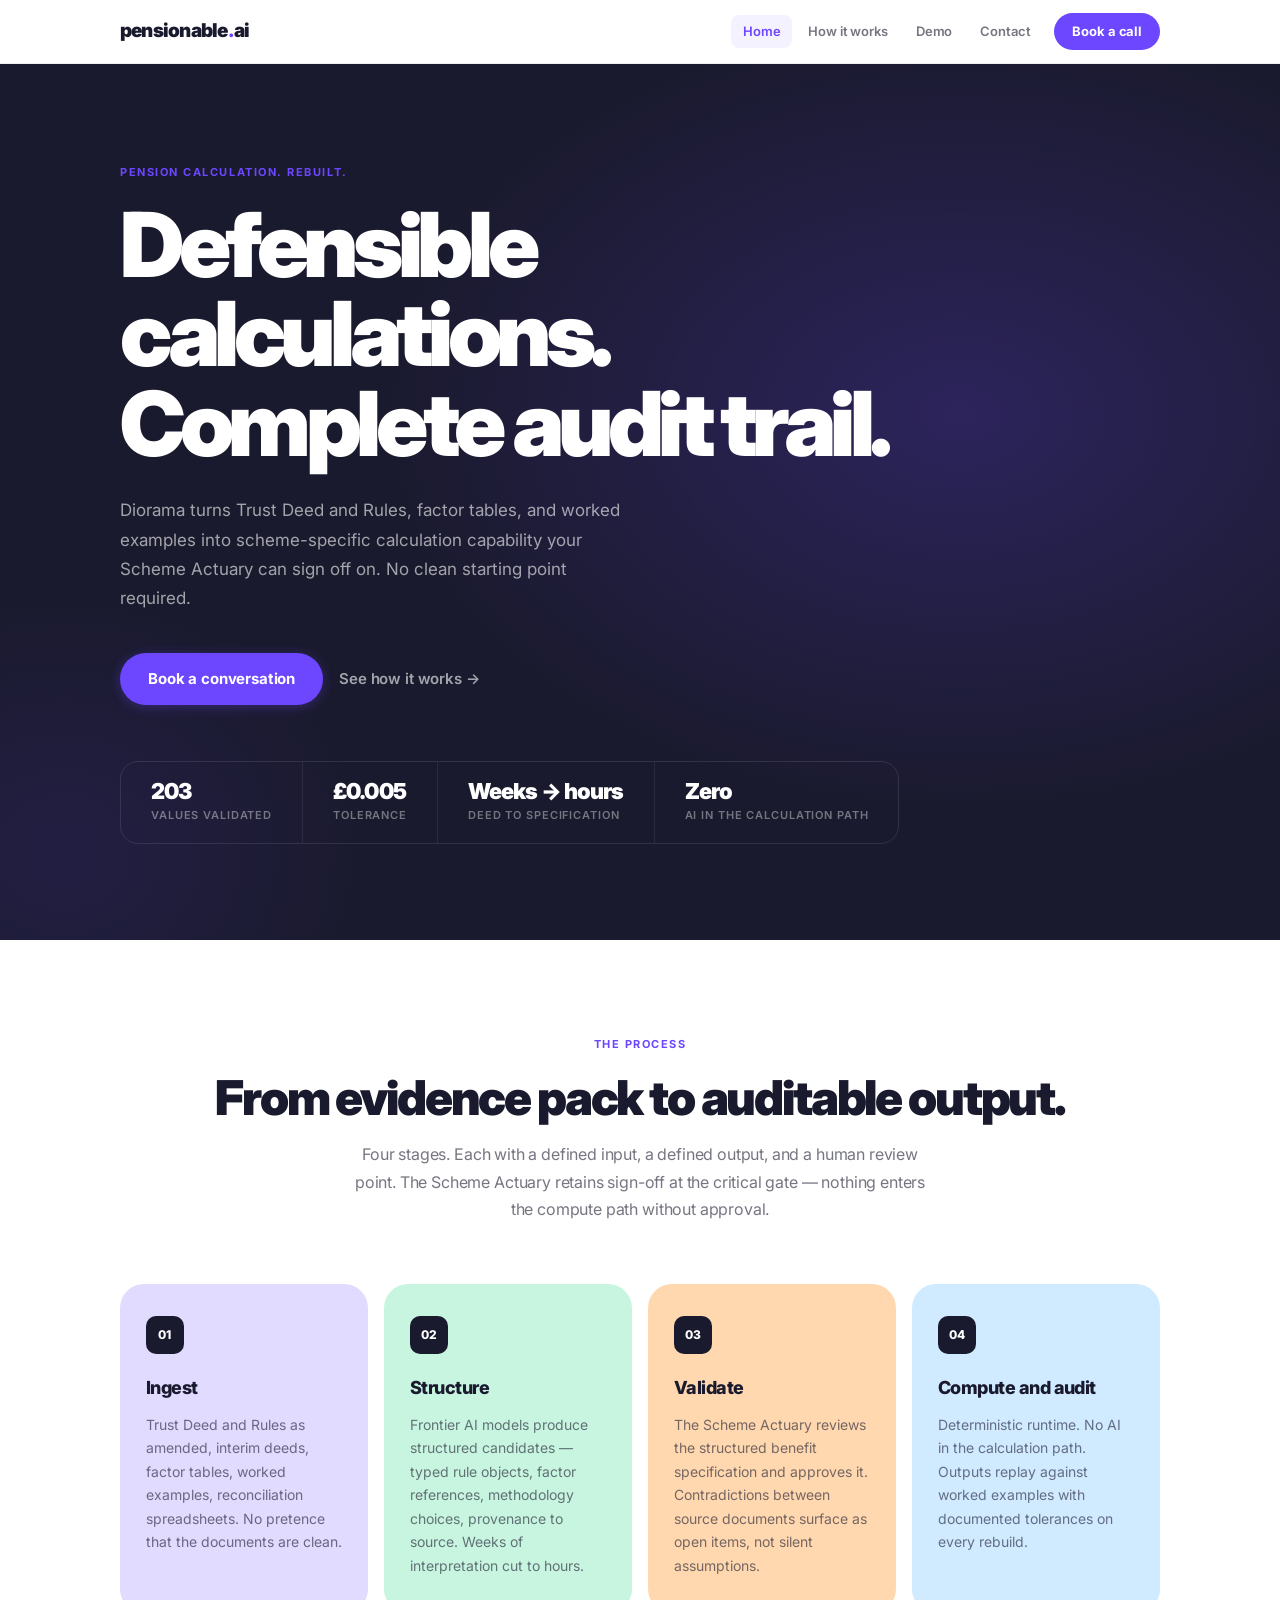
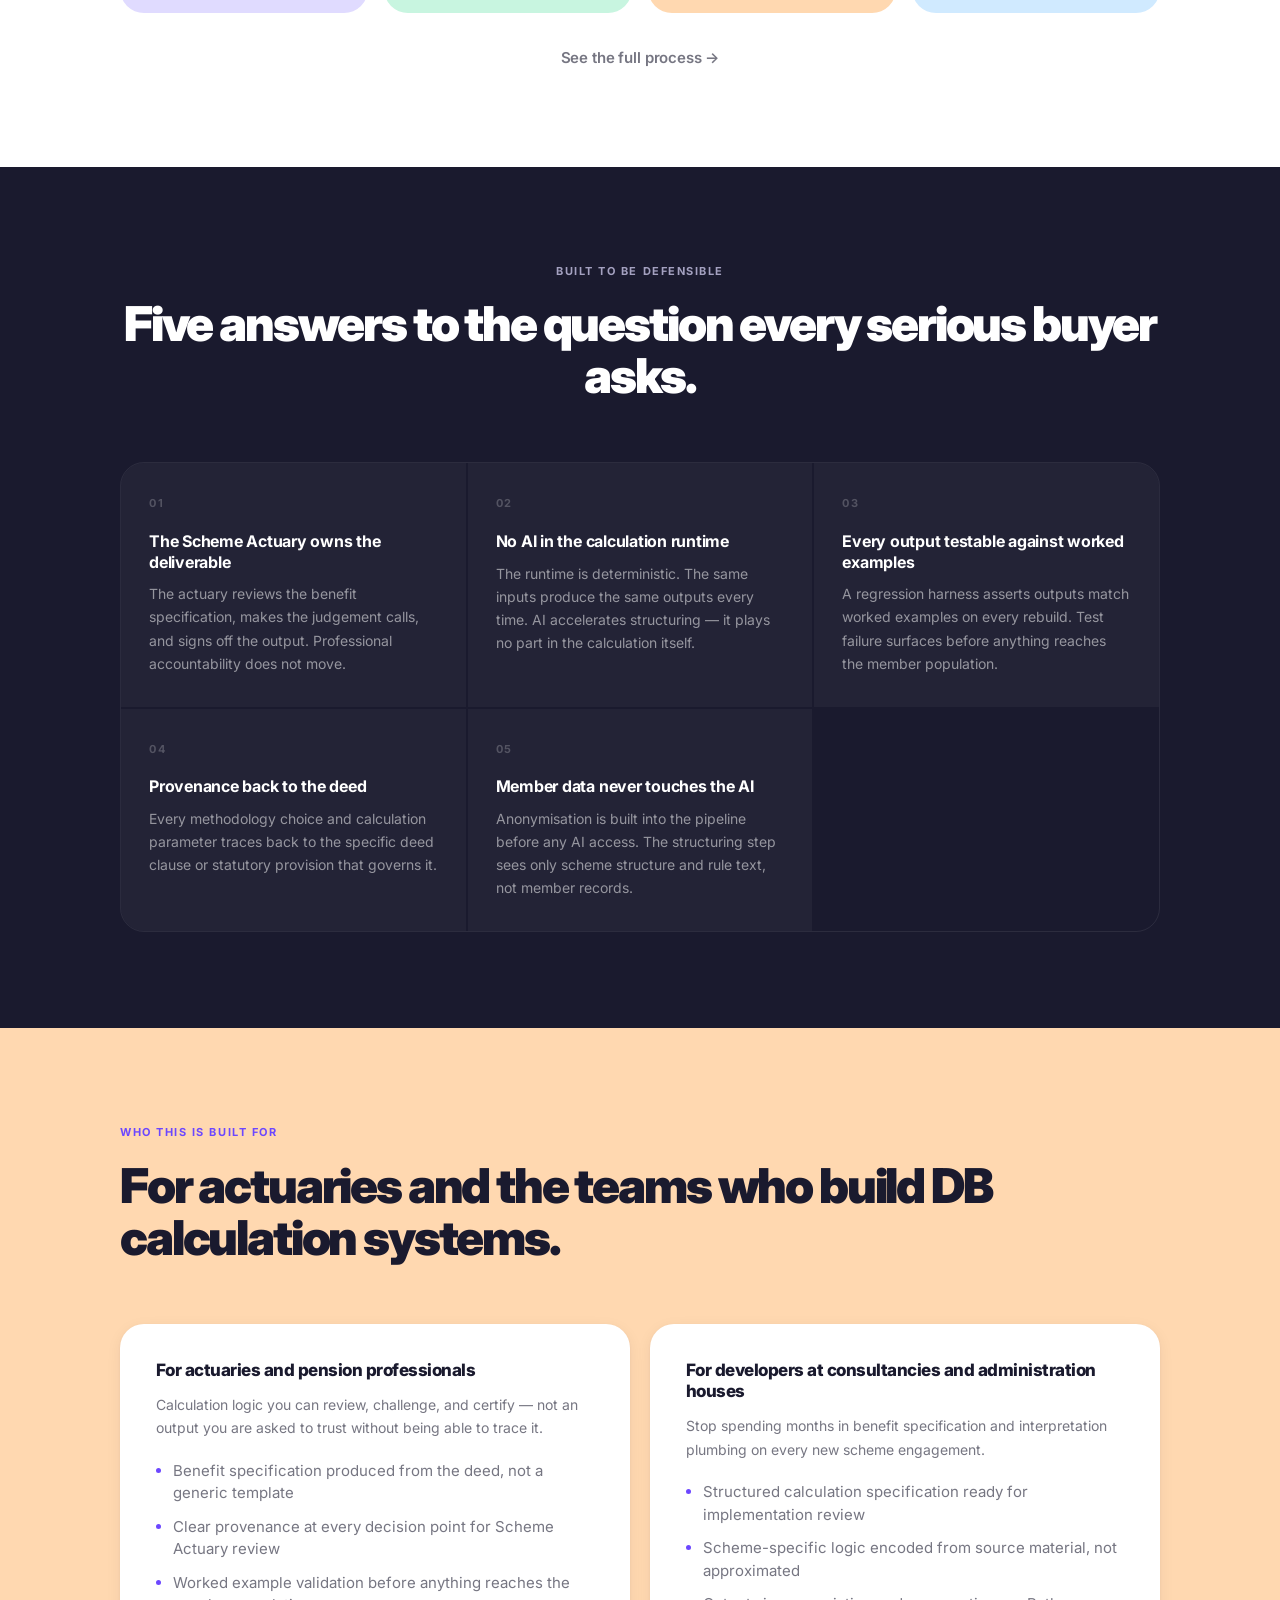
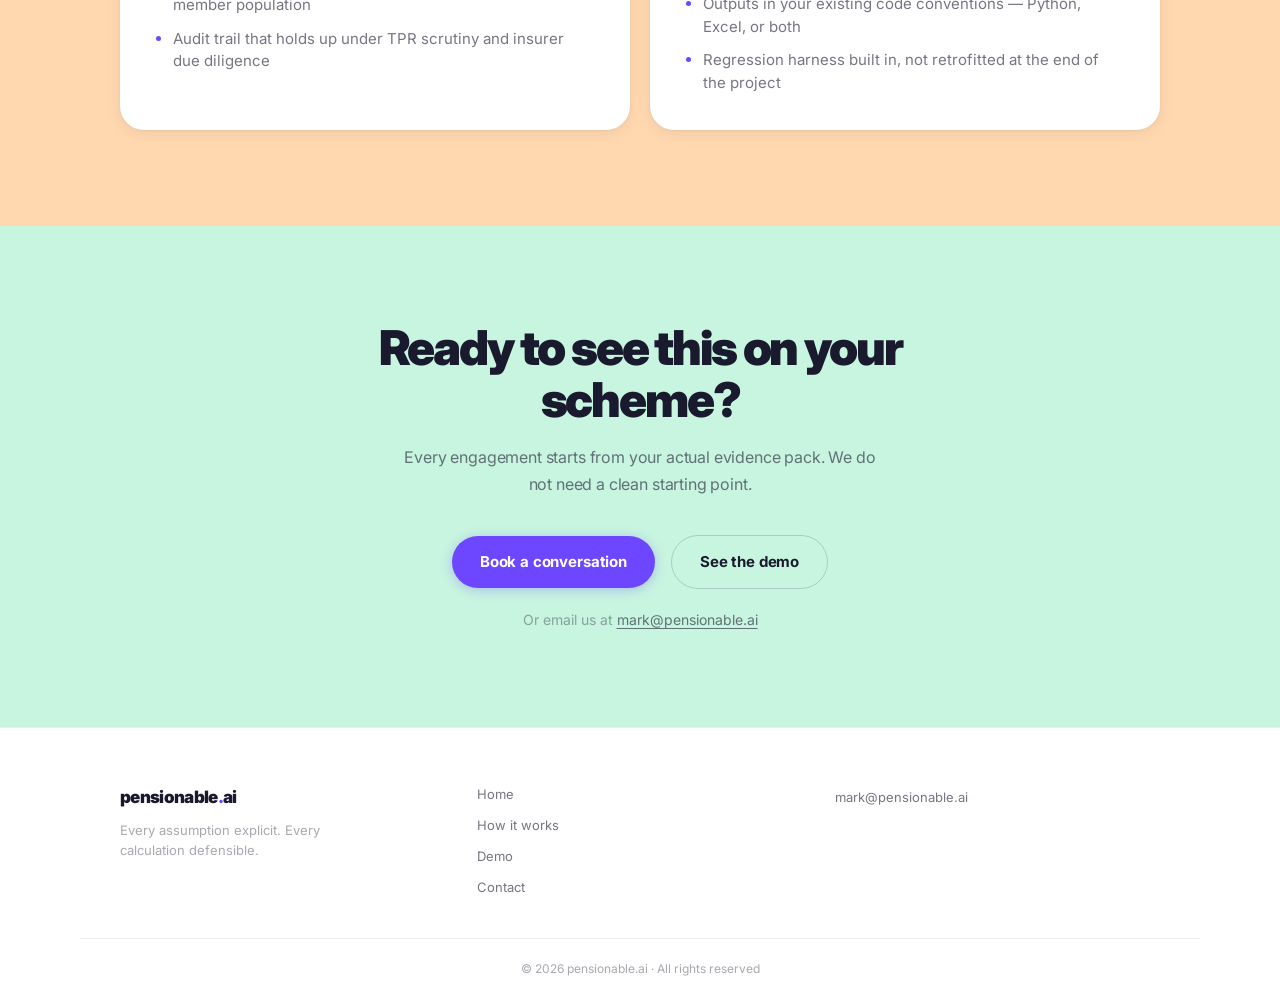
==== commit 50c0edfc: "refactor: remove repeated sections, tighten homepage to 4 content sections" ====
--- a/index.html
+++ b/index.html
@@ -36,7 +36,7 @@
       <div class="container">
         <p class="eyebrow reveal">Pension calculation. Rebuilt.</p>
         <h1 class="hero-headline hero__headline reveal">Defensible calculations.<br>Complete audit trail.</h1>
-        <p class="hero__sub reveal">Diorama turns Trust Deed and Rules, factor tables, and worked examples into scheme-specific calculation capability your Scheme Actuary can sign off on. Every assumption explicit. Every step traced to the rule that produced it.</p>
+        <p class="hero__sub reveal">Diorama turns Trust Deed and Rules, factor tables, and worked examples into scheme-specific calculation capability your Scheme Actuary can sign off on. No clean starting point required.</p>
         <div class="hero__ctas stagger">
           <a href="contact.html" class="btn-primary reveal">Book a conversation</a>
           <a href="how-it-works.html" class="btn-text reveal">See how it works →</a>
@@ -62,68 +62,13 @@
       </div>
     </section>
 
-    <!-- ── Problem ───────────────────────────────────────── -->
-    <section class="section section--dark" id="problem">
-      <div class="container">
-        <div class="section-header">
-          <p class="eyebrow reveal">The old world</p>
-          <h2 class="section-headline reveal">The interpretation problem does not go away.</h2>
-          <p class="body-text reveal mt-16">Even with a capable administration system, the hard part remains: interpreting messy deed documents, reconciling conflicting amendments, squeezing unusual benefit structures into someone else's abstraction, and producing an audit trail that would satisfy TPR, an insurer, or a court.</p>
-        </div>
-        <div class="pain-cards stagger">
-          <div class="pain-card reveal">
-            <span class="pain-card__num">01</span>
-            <p class="pain-card__title">Benefit specifications that take weeks</p>
-            <p class="pain-card__body">Turning deed language into structured calculation logic is manual, slow, and heavily dependent on individuals who know the scheme. When they leave, the knowledge goes with them.</p>
-          </div>
-          <div class="pain-card reveal">
-            <span class="pain-card__num">02</span>
-            <p class="pain-card__title">Audit trails built after the fact</p>
-            <p class="pain-card__body">Most implementations produce the calculation first and the documentation later. When the Scheme Actuary needs to certify or an insurer wants to verify, the trail is incomplete.</p>
-          </div>
-          <div class="pain-card reveal">
-            <span class="pain-card__num">03</span>
-            <p class="pain-card__title">Exceptions that never fit the platform</p>
-            <p class="pain-card__body">Every complex scheme has benefit categories, historical limits, and GMP-layer logic that sits outside the standard module. Months in workarounds that become impossible to maintain or explain.</p>
-          </div>
-        </div>
-      </div>
-    </section>
-
-    <!-- ── What Diorama Does ──────────────────────────────── -->
-    <section class="section section--lavender" id="product">
-      <div class="container">
-        <div class="grid-55-45">
-          <div>
-            <p class="eyebrow reveal">A different premise</p>
-            <h2 class="section-headline reveal">The engine adapts to the scheme. Not the other way around.</h2>
-            <p class="body-text reveal mt-16">Diorama starts from the actual evidence pack: deeds as amended, interim deeds, factor tables, worked examples, reconciliation spreadsheets, prior calculations. The source material is the input. The target is a scheme-specific calculation specification your Scheme Actuary can review, approve, and stand behind.</p>
-            <p class="body-text reveal mt-16">The Scheme Actuary remains the professional signatory. Diorama is the calculation workbench.</p>
-          </div>
-          <div class="pills stagger" style="margin-top: 48px;">
-            <div class="pill reveal">
-              <strong>Built from your scheme's rules</strong>
-              Not configured from generic functions. Derived directly from the Trust Deed and Rules, with provenance back to source at every step.
-            </div>
-            <div class="pill reveal">
-              <strong>Audit trail built in from day one</strong>
-              Every formula a mechanical translation of rule text. Every output testable against worked examples with documented tolerances.
-            </div>
-            <div class="pill reveal">
-              <strong>Delivered in your code conventions</strong>
-              Python modules, Excel proformas, regression harnesses, calculation packs. No platform migration. No new system to learn.
-            </div>
-          </div>
-        </div>
-      </div>
-    </section>
-
-    <!-- ── How it Works (preview) ────────────────────────── -->
+    <!-- ── How it Works ──────────────────────────────────── -->
     <section class="section" id="how-it-works">
       <div class="container">
         <div class="section-header section-header--centred">
           <p class="eyebrow reveal">The process</p>
-          <h2 class="section-headline reveal">Four stages from evidence pack to auditable output.</h2>
+          <h2 class="section-headline reveal">From evidence pack to auditable output.</h2>
+          <p class="body-text reveal">Four stages. Each with a defined input, a defined output, and a human review point. The Scheme Actuary retains sign-off at the critical gate — nothing enters the compute path without approval.</p>
         </div>
         <div class="stage-cards stagger">
           <div class="stage-card stage-card--lavender reveal">
@@ -134,12 +79,12 @@
           <div class="stage-card stage-card--mint reveal">
             <div class="stage-badge">02</div>
             <h3 class="stage-card__title">Structure</h3>
-            <p class="stage-card__body">Frontier AI models produce structured candidates: typed rule objects, factor references, methodology choices, provenance to source. Weeks of interpretation cut to hours.</p>
+            <p class="stage-card__body">Frontier AI models produce structured candidates — typed rule objects, factor references, methodology choices, provenance to source. Weeks of interpretation cut to hours.</p>
           </div>
           <div class="stage-card stage-card--peach reveal">
             <div class="stage-badge">03</div>
             <h3 class="stage-card__title">Validate</h3>
-            <p class="stage-card__body">Candidates go through discipline checks. The Scheme Actuary reviews the benefit specification and approves it. Nothing enters the compute path without sign-off.</p>
+            <p class="stage-card__body">The Scheme Actuary reviews the structured benefit specification and approves it. Contradictions between source documents surface as open items, not silent assumptions.</p>
           </div>
           <div class="stage-card stage-card--blue reveal">
             <div class="stage-badge">04</div>
@@ -153,33 +98,33 @@
       </div>
     </section>
 
-    <!-- ── Trust Signals ──────────────────────────────────── -->
+    <!-- ── Trust ──────────────────────────────────────────── -->
     <section class="section section--dark" id="trust">
       <div class="container">
         <div class="section-header section-header--centred">
           <p class="eyebrow reveal">Built to be defensible</p>
-          <h2 class="section-headline reveal">Five structural answers to the question every serious buyer asks.</h2>
+          <h2 class="section-headline reveal">Five answers to the question every serious buyer asks.</h2>
         </div>
         <div class="trust-grid stagger">
           <div class="trust-item reveal">
             <span class="trust-item__num">01</span>
             <p class="trust-item__title">The Scheme Actuary owns the deliverable</p>
-            <p class="trust-item__body">The actuary directs the engagement, reviews the benefit specification, makes the judgement calls, and signs off the output. Professional accountability does not move.</p>
+            <p class="trust-item__body">The actuary reviews the benefit specification, makes the judgement calls, and signs off the output. Professional accountability does not move.</p>
           </div>
           <div class="trust-item reveal">
             <span class="trust-item__num">02</span>
             <p class="trust-item__title">No AI in the calculation runtime</p>
-            <p class="trust-item__body">The runtime is deterministic. The same inputs produce the same outputs every time. AI accelerates the structuring of scheme material — it plays no part in the calculation itself.</p>
+            <p class="trust-item__body">The runtime is deterministic. The same inputs produce the same outputs every time. AI accelerates structuring — it plays no part in the calculation itself.</p>
           </div>
           <div class="trust-item reveal">
             <span class="trust-item__num">03</span>
             <p class="trust-item__title">Every output testable against worked examples</p>
-            <p class="trust-item__body">Formulas are mechanical translations of rule text. A regression harness asserts outputs match worked examples on every rebuild. Test failure surfaces before anything ships.</p>
+            <p class="trust-item__body">A regression harness asserts outputs match worked examples on every rebuild. Test failure surfaces before anything reaches the member population.</p>
           </div>
           <div class="trust-item reveal">
             <span class="trust-item__num">04</span>
             <p class="trust-item__title">Provenance back to the deed</p>
-            <p class="trust-item__body">Every methodology choice, every factor reference, every calculation parameter traces back to the specific deed clause or statutory provision that governs it.</p>
+            <p class="trust-item__body">Every methodology choice and calculation parameter traces back to the specific deed clause or statutory provision that governs it.</p>
           </div>
           <div class="trust-item reveal">
             <span class="trust-item__num">05</span>
@@ -195,14 +140,14 @@
       <div class="container">
         <div class="section-header">
           <p class="eyebrow reveal">Who this is built for</p>
-          <h2 class="section-headline reveal">For the teams who build and own DB calculation systems.</h2>
+          <h2 class="section-headline reveal">For actuaries and the teams who build DB calculation systems.</h2>
         </div>
         <div class="for-grid stagger">
           <div class="for-block reveal">
             <p class="for-block__label">For actuaries and pension professionals</p>
-            <p class="for-block__intro">A system that produces calculation logic you can actually review, challenge, and certify — rather than one that asks you to trust an output you cannot fully trace.</p>
+            <p class="for-block__intro">Calculation logic you can review, challenge, and certify — not an output you are asked to trust without being able to trace it.</p>
             <ul class="bullet-list">
-              <li>Benefit specification produced from the deed, not from a generic template</li>
+              <li>Benefit specification produced from the deed, not a generic template</li>
               <li>Clear provenance at every decision point for Scheme Actuary review</li>
               <li>Worked example validation before anything reaches the member population</li>
               <li>Audit trail that holds up under TPR scrutiny and insurer due diligence</li>
@@ -210,10 +155,10 @@
           </div>
           <div class="for-block reveal">
             <p class="for-block__label">For developers at consultancies and administration houses</p>
-            <p class="for-block__intro">Stop spending months in benefit specification and bespoke interpretation plumbing on every new scheme engagement.</p>
+            <p class="for-block__intro">Stop spending months in benefit specification and interpretation plumbing on every new scheme engagement.</p>
             <ul class="bullet-list">
               <li>Structured calculation specification ready for implementation review</li>
-              <li>Scheme-specific logic encoded from the source material, not approximated</li>
+              <li>Scheme-specific logic encoded from source material, not approximated</li>
               <li>Outputs in your existing code conventions — Python, Excel, or both</li>
               <li>Regression harness built in, not retrofitted at the end of the project</li>
             </ul>
@@ -223,11 +168,11 @@
     </section>
 
     <!-- ── CTA ────────────────────────────────────────────── -->
-    <section class="section--mint" id="contact">
+    <section class="section--mint">
       <div class="cta-section">
         <div class="container">
-          <h2 class="section-headline reveal">Ready to see what this looks like on your scheme?</h2>
-          <p class="body-text reveal">Every engagement starts with a conversation about the scheme, the evidence pack, and what the team needs. We do not need a clean starting point.</p>
+          <h2 class="section-headline reveal">Ready to see this on your scheme?</h2>
+          <p class="body-text reveal">Every engagement starts from your actual evidence pack. We do not need a clean starting point.</p>
           <div class="cta-section__buttons reveal">
             <a href="contact.html" class="btn-primary">Book a conversation</a>
             <a href="demo.html" class="btn-outlined">See the demo</a>
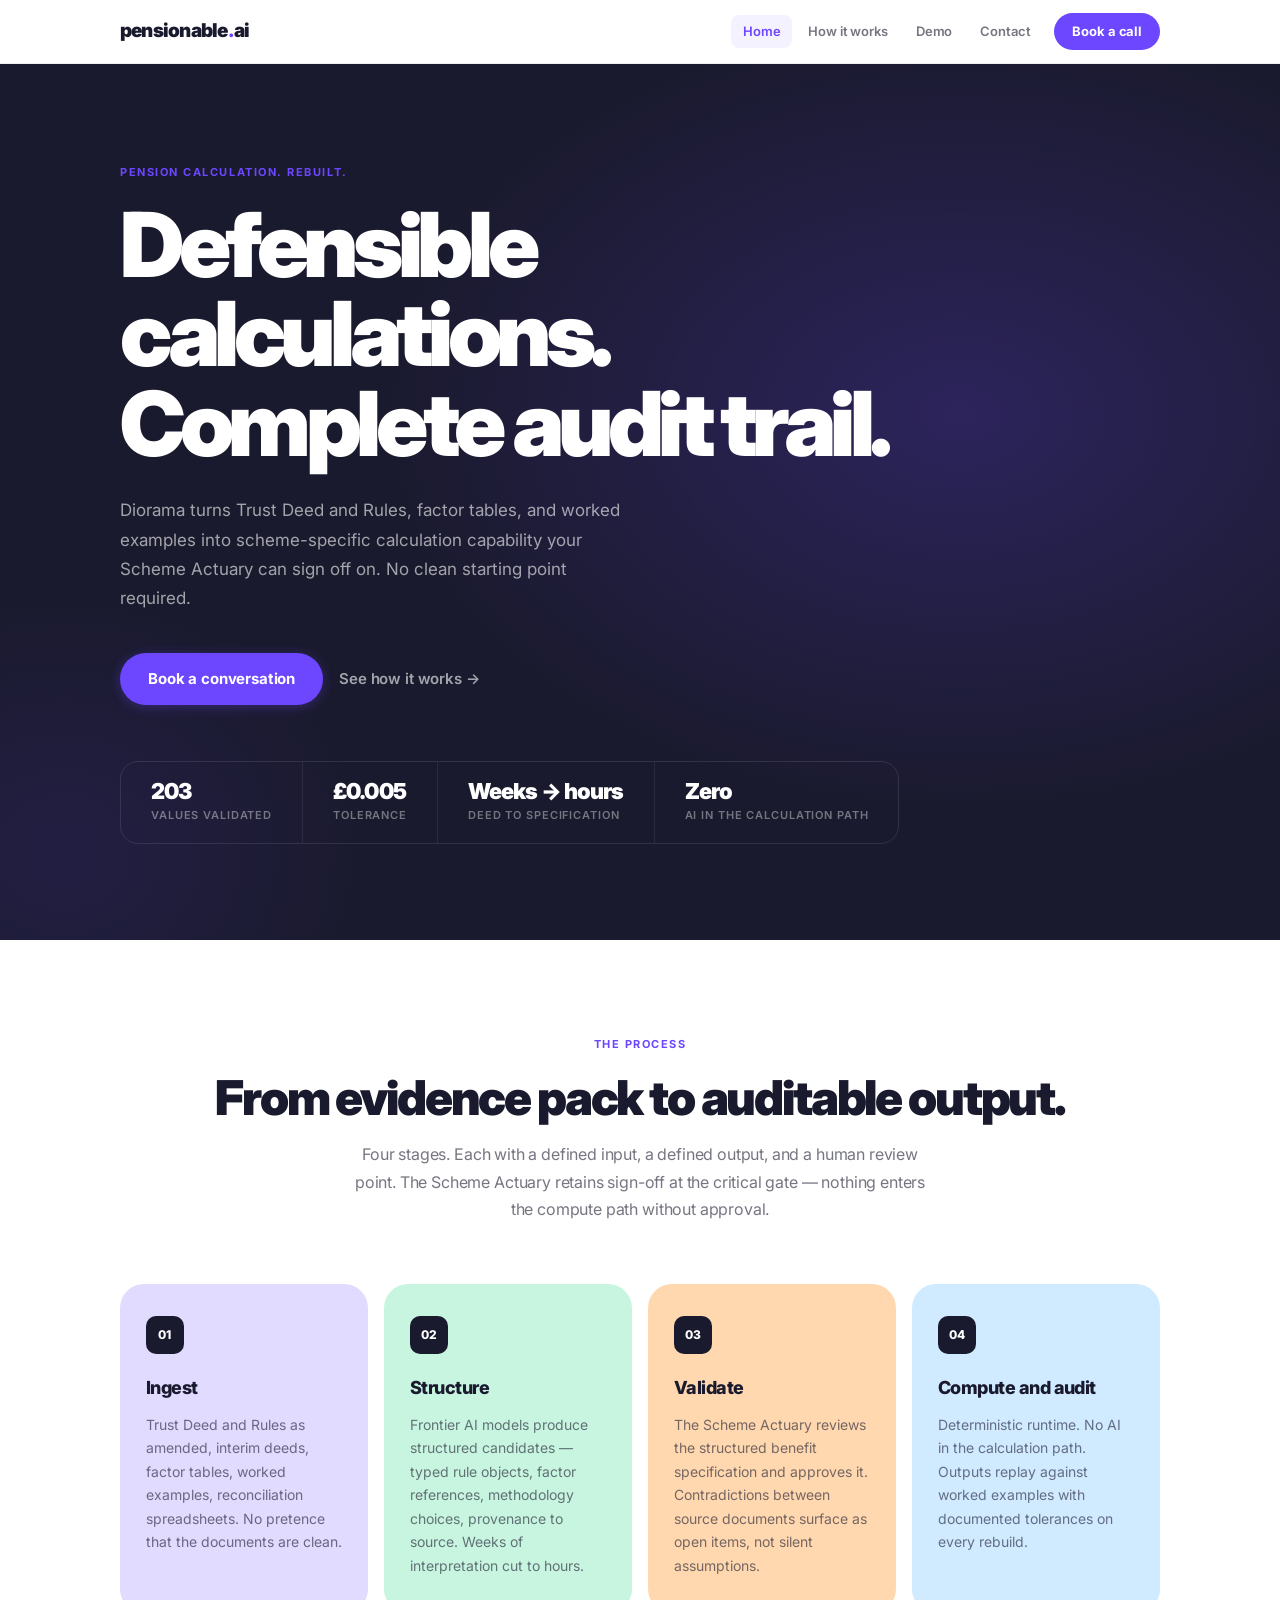
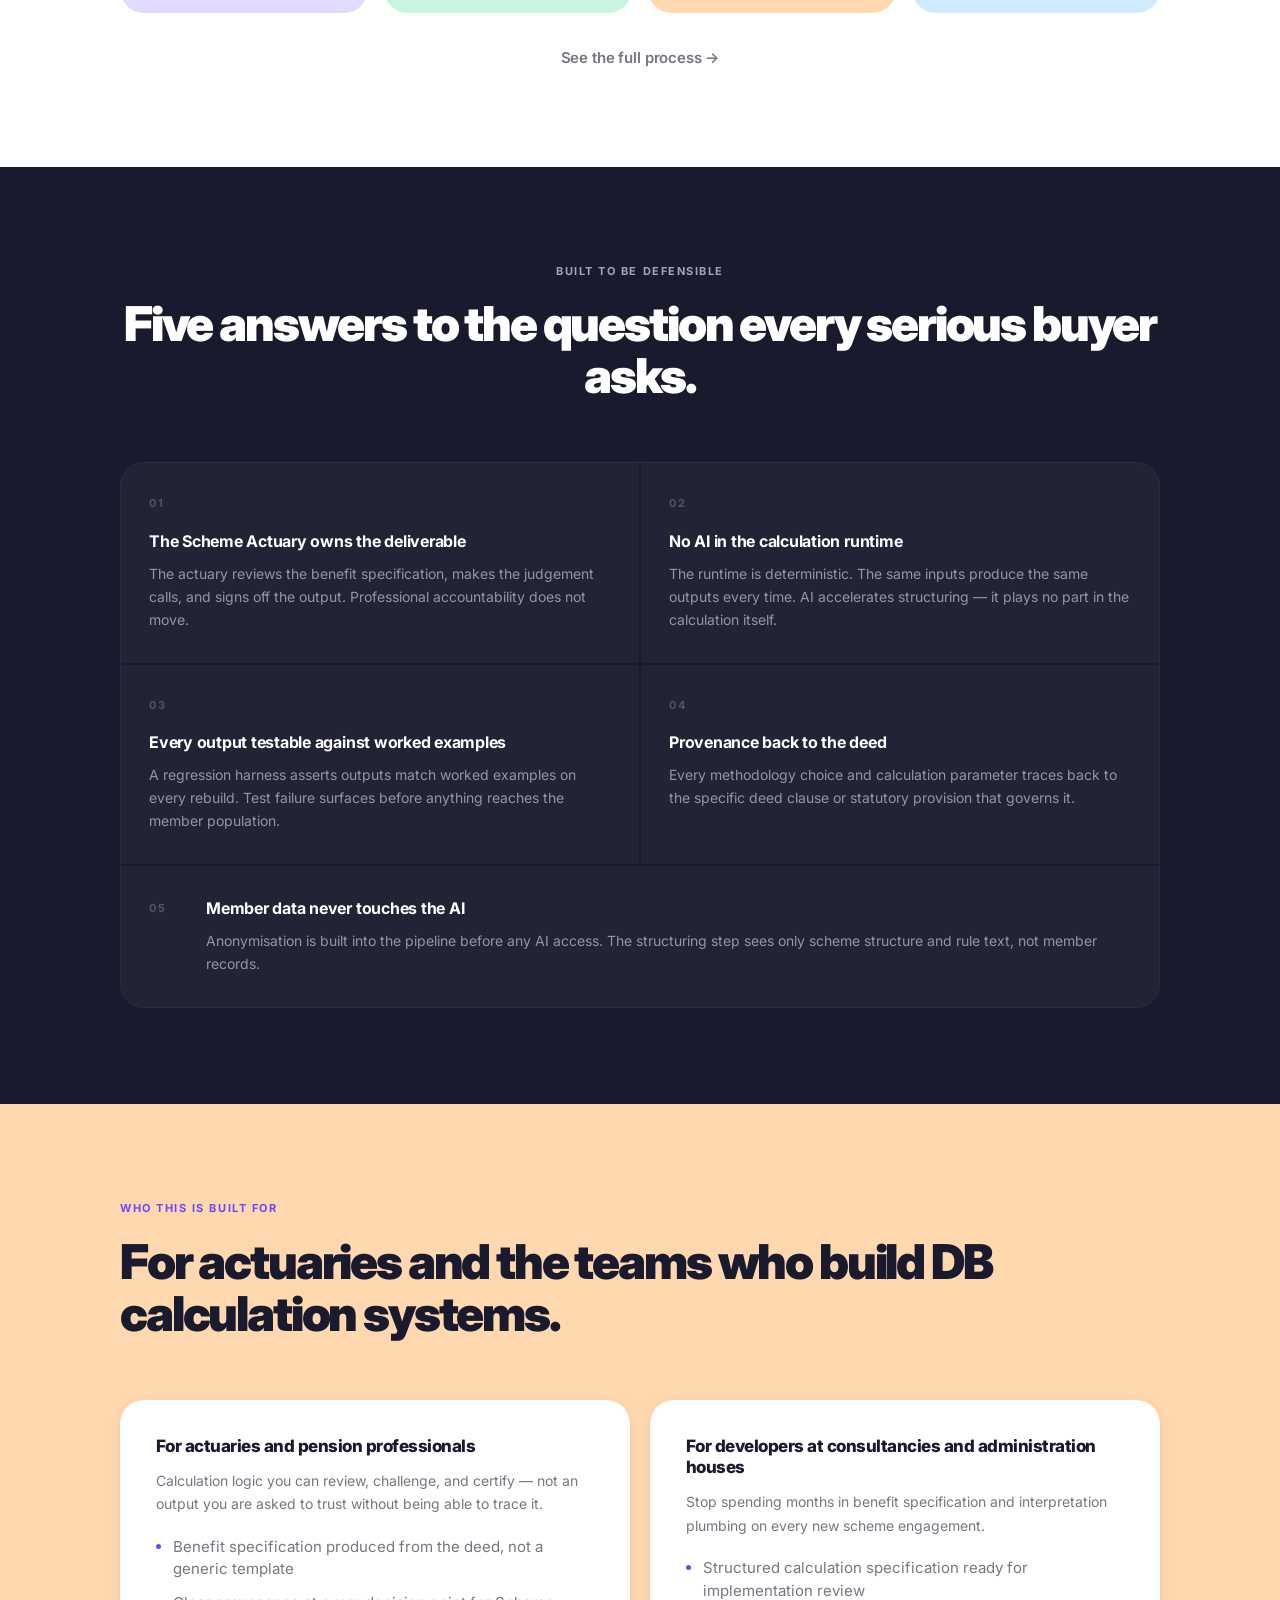
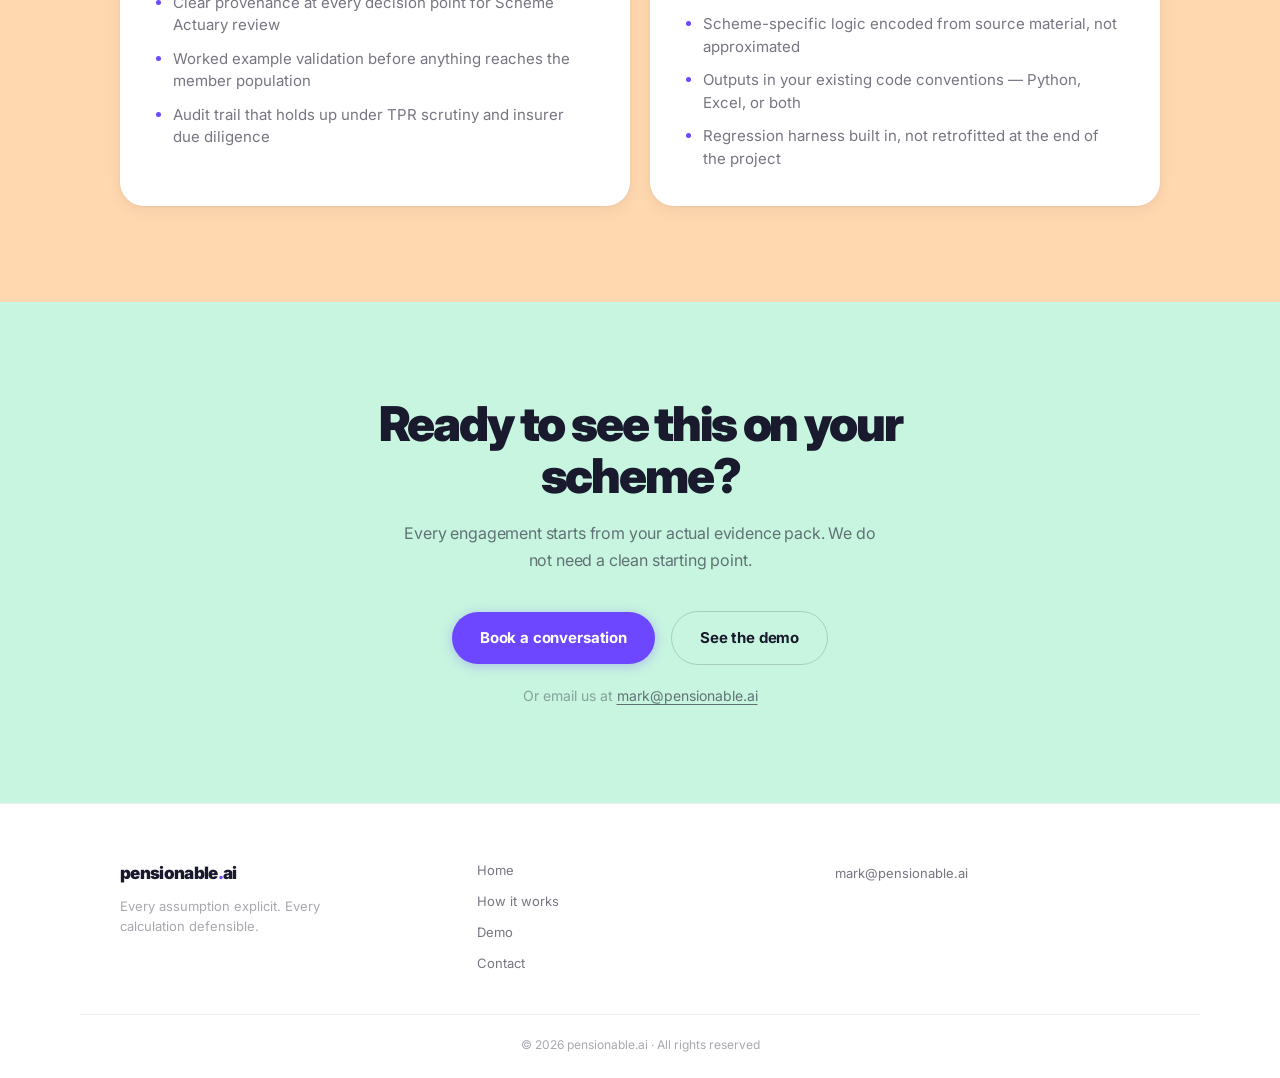
==== commit 51c8d9f8: "design: trust grid — 5th item spans full width for clean layout" ====
--- a/index.html
+++ b/index.html
@@ -126,10 +126,12 @@
             <p class="trust-item__title">Provenance back to the deed</p>
             <p class="trust-item__body">Every methodology choice and calculation parameter traces back to the specific deed clause or statutory provision that governs it.</p>
           </div>
-          <div class="trust-item reveal">
+          <div class="trust-item trust-item--wide reveal">
             <span class="trust-item__num">05</span>
-            <p class="trust-item__title">Member data never touches the AI</p>
-            <p class="trust-item__body">Anonymisation is built into the pipeline before any AI access. The structuring step sees only scheme structure and rule text, not member records.</p>
+            <div class="trust-item__content">
+              <p class="trust-item__title">Member data never touches the AI</p>
+              <p class="trust-item__body">Anonymisation is built into the pipeline before any AI access. The structuring step sees only scheme structure and rule text, not member records.</p>
+            </div>
           </div>
         </div>
       </div>
--- a/css/main.css
+++ b/css/main.css
@@ -479,7 +479,7 @@
 /* ── Trust Grid ────────────────────────────────────────────── */
 .trust-grid {
   display: grid;
-  grid-template-columns: repeat(3, 1fr);
+  grid-template-columns: repeat(2, 1fr);
   gap: 2px;
   border: 1px solid rgba(255,255,255,0.08);
   border-radius: var(--radius-lg);
@@ -492,6 +492,16 @@
   transition: background 150ms;
 }
 .trust-item:hover { background: rgba(255,255,255,0.07); }
+
+.trust-item--wide {
+  grid-column: 1 / -1;
+  display: grid;
+  grid-template-columns: auto 1fr;
+  gap: 0 40px;
+  align-items: start;
+}
+
+.trust-item--wide .trust-item__num { margin-bottom: 0; margin-top: 2px; }
 
 .trust-item__num {
   font-size: 11px;
@@ -501,6 +511,7 @@
   color: rgba(255,255,255,0.22);
   margin-bottom: 18px;
   display: block;
+  white-space: nowrap;
 }
 .trust-item__title {
   font-size: 16px;
@@ -516,13 +527,13 @@
   line-height: 1.65;
 }
 
-@media (max-width: 900px) {
-  .trust-grid {
-    grid-template-columns: repeat(2, 1fr);
-    gap: 1px;
-  }
-}
-@media (max-width: 640px) { .trust-grid { grid-template-columns: 1fr; } }
+.trust-item--wide .trust-item__content { grid-column: 2; }
+
+@media (max-width: 640px) {
+  .trust-grid { grid-template-columns: 1fr; }
+  .trust-item--wide { grid-template-columns: 1fr; gap: 0; }
+  .trust-item--wide .trust-item__content { grid-column: 1; }
+}
 
 /* ── Bullet List ───────────────────────────────────────────── */
 .bullet-list {
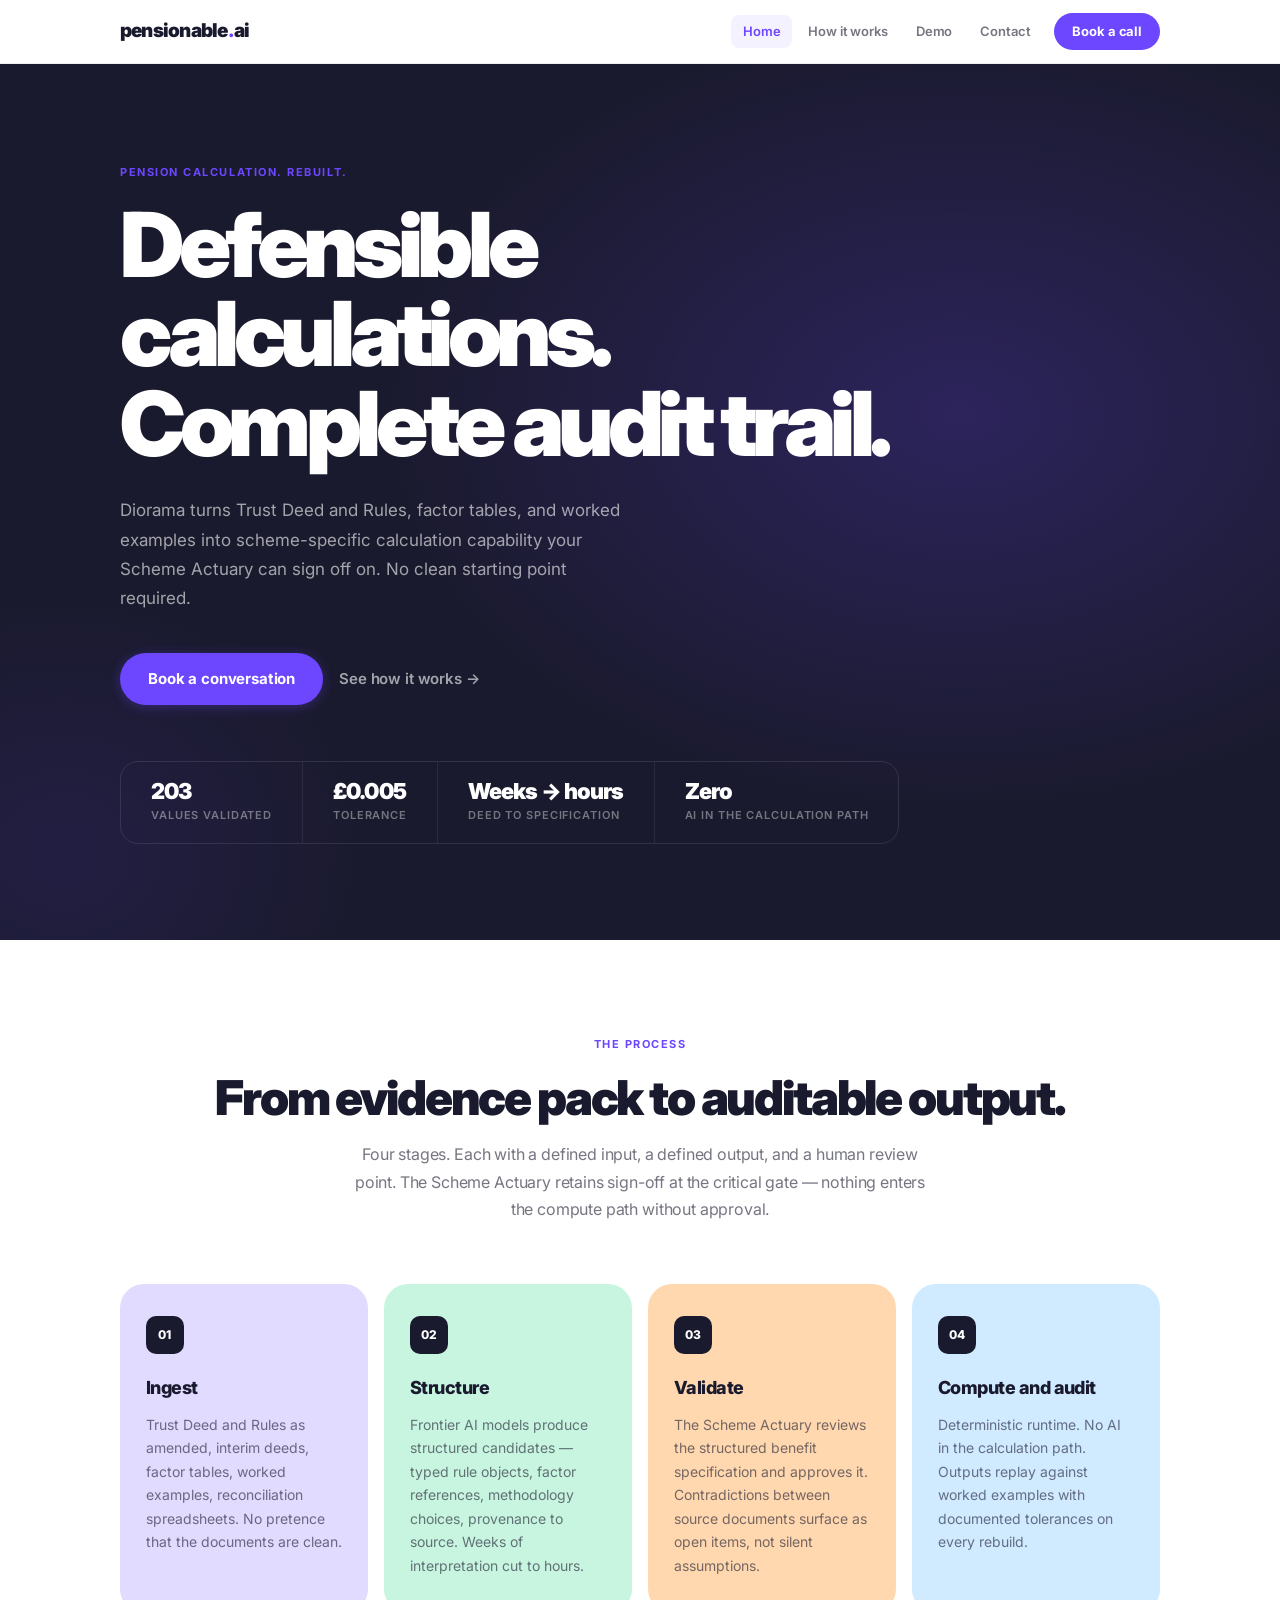
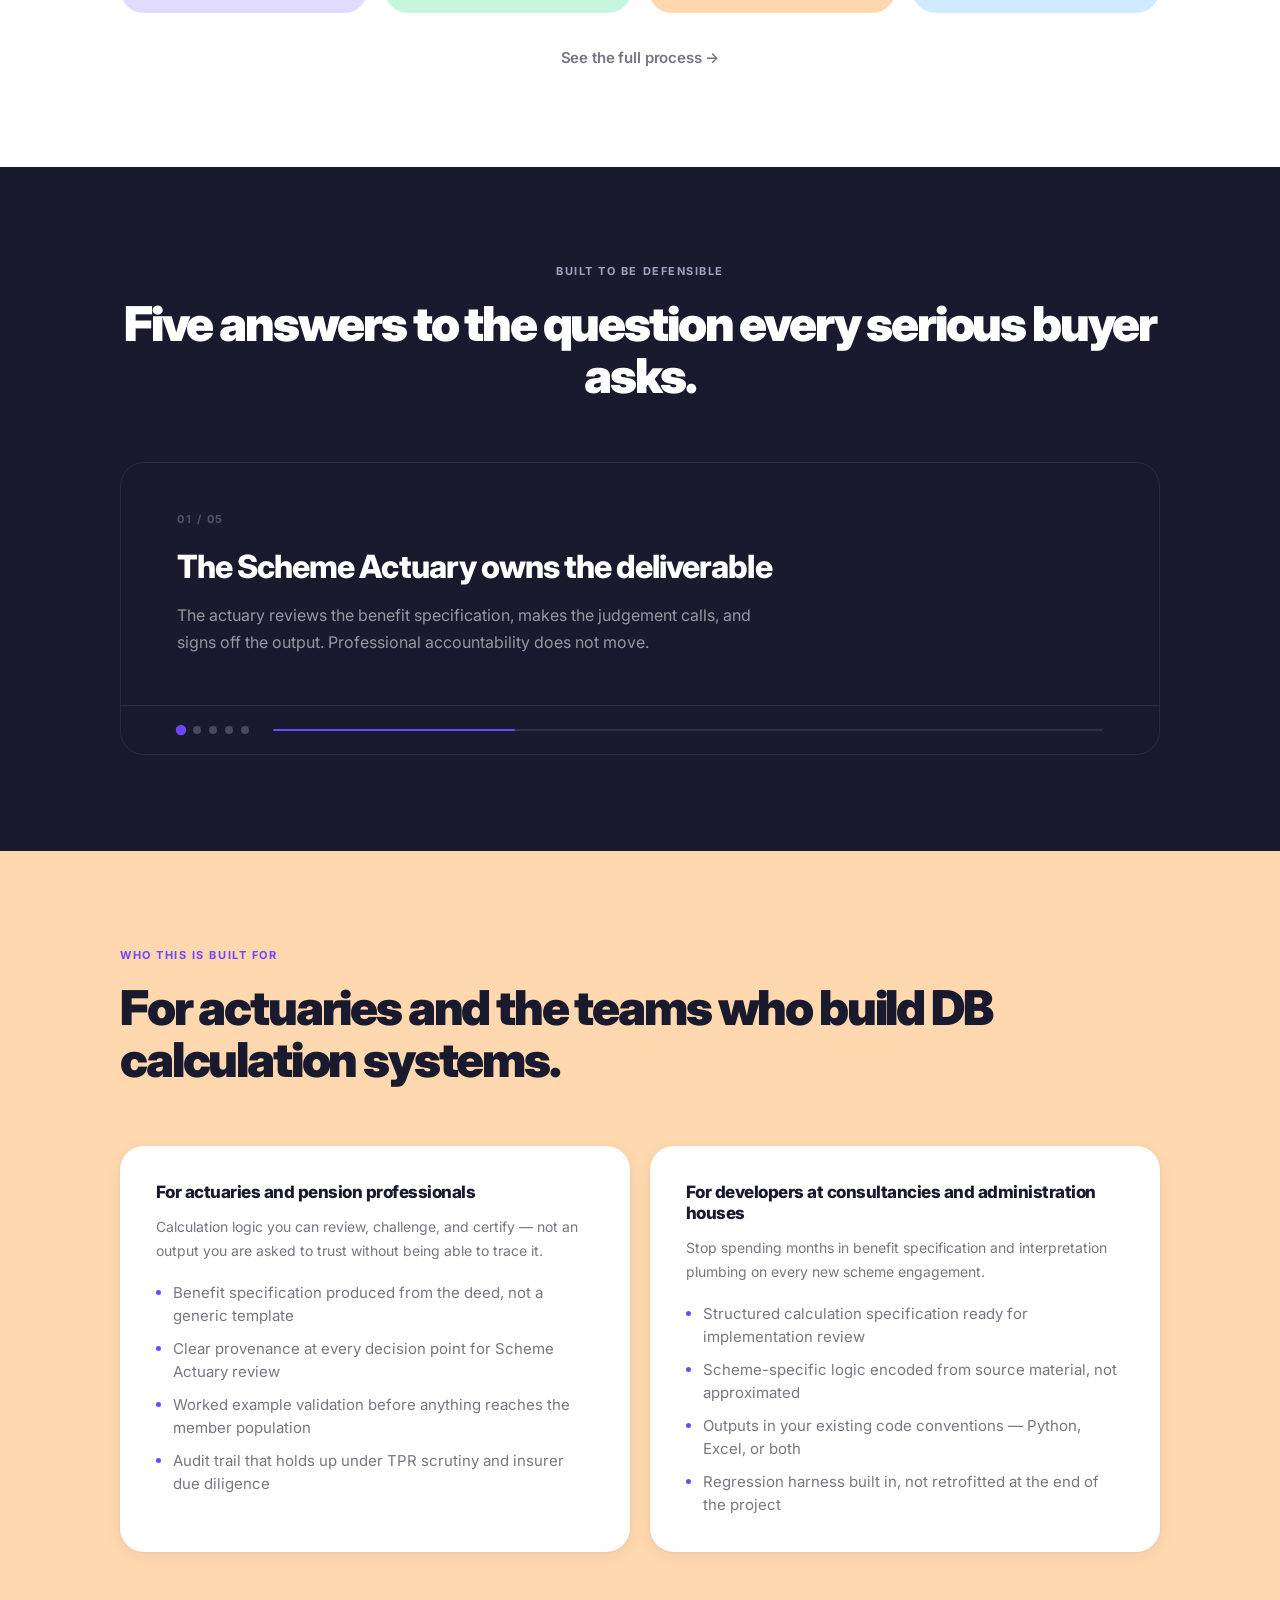
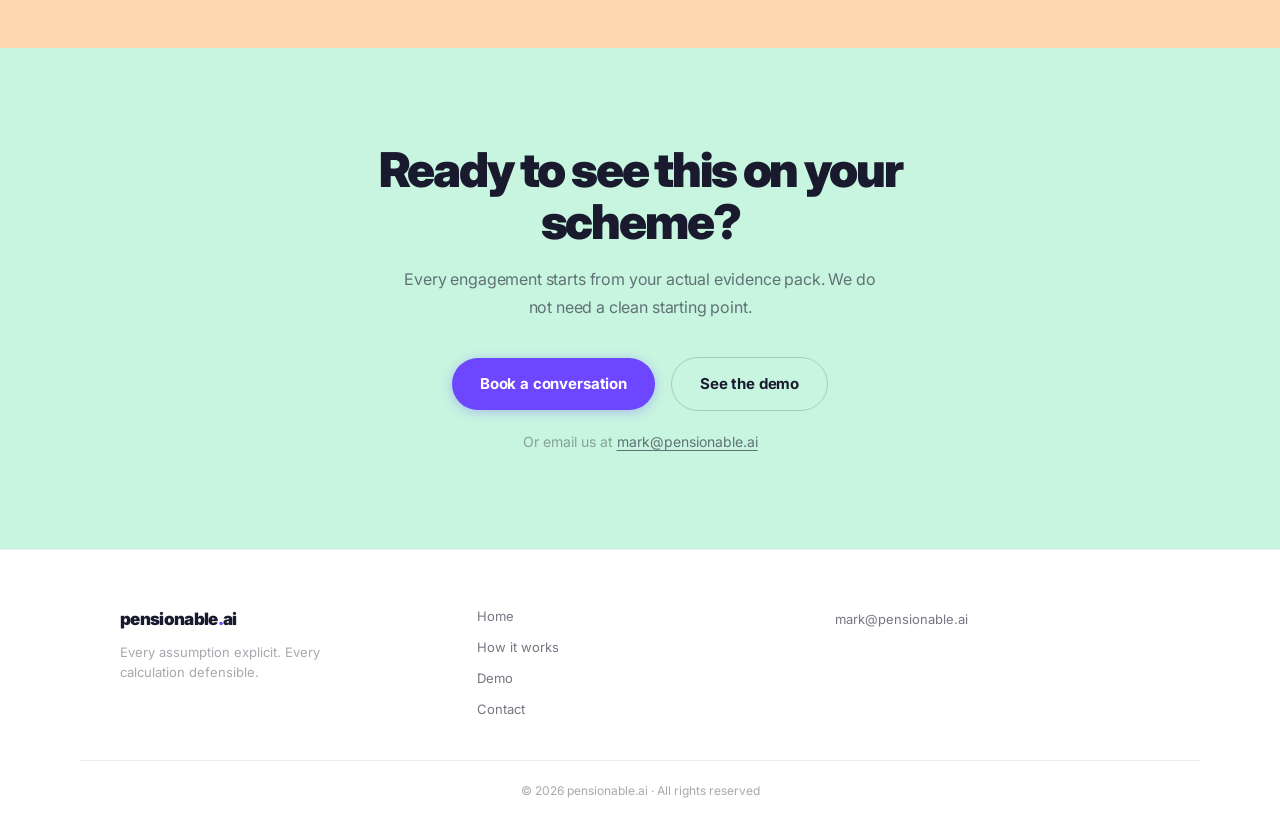
==== commit d1a99668: "feat: trust section — auto-advancing scroller with 8s progress bar" ====
--- a/index.html
+++ b/index.html
@@ -105,35 +105,50 @@
           <p class="eyebrow reveal">Built to be defensible</p>
           <h2 class="section-headline reveal">Five answers to the question every serious buyer asks.</h2>
         </div>
-        <div class="trust-grid stagger">
-          <div class="trust-item reveal">
-            <span class="trust-item__num">01</span>
-            <p class="trust-item__title">The Scheme Actuary owns the deliverable</p>
-            <p class="trust-item__body">The actuary reviews the benefit specification, makes the judgement calls, and signs off the output. Professional accountability does not move.</p>
-          </div>
-          <div class="trust-item reveal">
-            <span class="trust-item__num">02</span>
-            <p class="trust-item__title">No AI in the calculation runtime</p>
-            <p class="trust-item__body">The runtime is deterministic. The same inputs produce the same outputs every time. AI accelerates structuring — it plays no part in the calculation itself.</p>
-          </div>
-          <div class="trust-item reveal">
-            <span class="trust-item__num">03</span>
-            <p class="trust-item__title">Every output testable against worked examples</p>
-            <p class="trust-item__body">A regression harness asserts outputs match worked examples on every rebuild. Test failure surfaces before anything reaches the member population.</p>
-          </div>
-          <div class="trust-item reveal">
-            <span class="trust-item__num">04</span>
-            <p class="trust-item__title">Provenance back to the deed</p>
-            <p class="trust-item__body">Every methodology choice and calculation parameter traces back to the specific deed clause or statutory provision that governs it.</p>
-          </div>
-          <div class="trust-item trust-item--wide reveal">
-            <span class="trust-item__num">05</span>
-            <div class="trust-item__content">
-              <p class="trust-item__title">Member data never touches the AI</p>
-              <p class="trust-item__body">Anonymisation is built into the pipeline before any AI access. The structuring step sees only scheme structure and rule text, not member records.</p>
-            </div>
-          </div>
-        </div>
+
+        <div class="trust-scroller reveal" aria-live="polite">
+          <div class="trust-slides">
+            <div class="trust-slide is-active">
+              <span class="trust-slide__num">01 / 05</span>
+              <h3 class="trust-slide__title">The Scheme Actuary owns the deliverable</h3>
+              <p class="trust-slide__body">The actuary reviews the benefit specification, makes the judgement calls, and signs off the output. Professional accountability does not move.</p>
+            </div>
+            <div class="trust-slide">
+              <span class="trust-slide__num">02 / 05</span>
+              <h3 class="trust-slide__title">No AI in the calculation runtime</h3>
+              <p class="trust-slide__body">The runtime is deterministic. The same inputs produce the same outputs every time. AI accelerates structuring — it plays no part in the calculation itself.</p>
+            </div>
+            <div class="trust-slide">
+              <span class="trust-slide__num">03 / 05</span>
+              <h3 class="trust-slide__title">Every output testable against worked examples</h3>
+              <p class="trust-slide__body">A regression harness asserts outputs match worked examples on every rebuild. Test failure surfaces before anything reaches the member population.</p>
+            </div>
+            <div class="trust-slide">
+              <span class="trust-slide__num">04 / 05</span>
+              <h3 class="trust-slide__title">Provenance back to the deed</h3>
+              <p class="trust-slide__body">Every methodology choice and calculation parameter traces back to the specific deed clause or statutory provision that governs it.</p>
+            </div>
+            <div class="trust-slide">
+              <span class="trust-slide__num">05 / 05</span>
+              <h3 class="trust-slide__title">Member data never touches the AI</h3>
+              <p class="trust-slide__body">Anonymisation is built into the pipeline before any AI access. The structuring step sees only scheme structure and rule text, not member records.</p>
+            </div>
+          </div>
+
+          <div class="trust-nav">
+            <div class="trust-dots">
+              <button class="trust-dot is-active" aria-label="Answer 1"></button>
+              <button class="trust-dot" aria-label="Answer 2"></button>
+              <button class="trust-dot" aria-label="Answer 3"></button>
+              <button class="trust-dot" aria-label="Answer 4"></button>
+              <button class="trust-dot" aria-label="Answer 5"></button>
+            </div>
+            <div class="trust-progress">
+              <div class="trust-progress__bar"></div>
+            </div>
+          </div>
+        </div>
+
       </div>
     </section>
 
--- a/css/main.css
+++ b/css/main.css
@@ -476,63 +476,117 @@
   margin-top: 32px;
 }
 
-/* ── Trust Grid ────────────────────────────────────────────── */
-.trust-grid {
-  display: grid;
-  grid-template-columns: repeat(2, 1fr);
-  gap: 2px;
+/* ── Trust Scroller ────────────────────────────────────────── */
+.trust-scroller {
   border: 1px solid rgba(255,255,255,0.08);
   border-radius: var(--radius-lg);
   overflow: hidden;
 }
 
-.trust-item {
-  padding: 32px 28px;
-  background: rgba(255,255,255,0.04);
-  transition: background 150ms;
-}
-.trust-item:hover { background: rgba(255,255,255,0.07); }
-
-.trust-item--wide {
-  grid-column: 1 / -1;
-  display: grid;
-  grid-template-columns: auto 1fr;
-  gap: 0 40px;
-  align-items: start;
-}
-
-.trust-item--wide .trust-item__num { margin-bottom: 0; margin-top: 2px; }
-
-.trust-item__num {
+.trust-slides {
+  position: relative;
+  min-height: 220px;
+  padding: 48px 56px;
+}
+
+.trust-slide {
+  position: absolute;
+  inset: 0;
+  padding: 48px 56px;
+  opacity: 0;
+  transform: translateY(12px);
+  transition: opacity 400ms ease, transform 400ms ease;
+  pointer-events: none;
+}
+
+.trust-slide.is-active {
+  opacity: 1;
+  transform: translateY(0);
+  pointer-events: auto;
+  position: relative;
+  inset: auto;
+  padding: 0;
+}
+
+.trust-slide__num {
   font-size: 11px;
   font-weight: 700;
   letter-spacing: 0.14em;
   text-transform: uppercase;
-  color: rgba(255,255,255,0.22);
-  margin-bottom: 18px;
+  color: rgba(255,255,255,0.25);
   display: block;
-  white-space: nowrap;
-}
-.trust-item__title {
+  margin-bottom: 20px;
+}
+
+.trust-slide__title {
+  font-size: clamp(22px, 3vw, 32px);
+  font-weight: 800;
+  letter-spacing: -0.03em;
+  line-height: 1.15;
+  color: #fff;
+  margin-bottom: 16px;
+  max-width: 680px;
+}
+
+.trust-slide__body {
   font-size: 16px;
-  font-weight: 700;
-  color: #fff;
-  margin-bottom: 10px;
-  line-height: 1.3;
-  letter-spacing: -0.015em;
-}
-.trust-item__body {
-  font-size: 14px;
-  color: rgba(255,255,255,0.52);
-  line-height: 1.65;
-}
-
-.trust-item--wide .trust-item__content { grid-column: 2; }
+  color: rgba(255,255,255,0.55);
+  line-height: 1.72;
+  max-width: 580px;
+}
+
+.trust-nav {
+  border-top: 1px solid rgba(255,255,255,0.08);
+  padding: 20px 56px;
+  display: flex;
+  align-items: center;
+  gap: 24px;
+}
+
+.trust-dots {
+  display: flex;
+  align-items: center;
+  gap: 8px;
+  flex-shrink: 0;
+}
+
+.trust-dot {
+  width: 8px;
+  height: 8px;
+  border-radius: 50%;
+  border: none;
+  background: rgba(255,255,255,0.20);
+  cursor: pointer;
+  padding: 0;
+  transition: background 200ms, transform 200ms;
+}
+
+.trust-dot.is-active {
+  background: var(--purple);
+  transform: scale(1.3);
+}
+
+.trust-progress {
+  flex: 1;
+  height: 2px;
+  background: rgba(255,255,255,0.10);
+  border-radius: 2px;
+  overflow: hidden;
+}
+
+.trust-progress__bar {
+  height: 100%;
+  width: 0%;
+  background: var(--purple);
+  border-radius: 2px;
+  transition: width linear;
+}
 
 @media (max-width: 640px) {
-  .trust-grid { grid-template-columns: 1fr; }
-  .trust-item--wide { grid-template-columns: 1fr; gap: 0; }
-  .trust-item--wide .trust-item__content { grid-column: 1; }
+  .trust-slides { padding: 32px 28px; min-height: 260px; }
+  .trust-slide { padding: 32px 28px; }
+  .trust-nav { padding: 16px 28px; }
+  .trust-slide__body { font-size: 15px; }
 }
 
 /* ── Bullet List ───────────────────────────────────────────── */
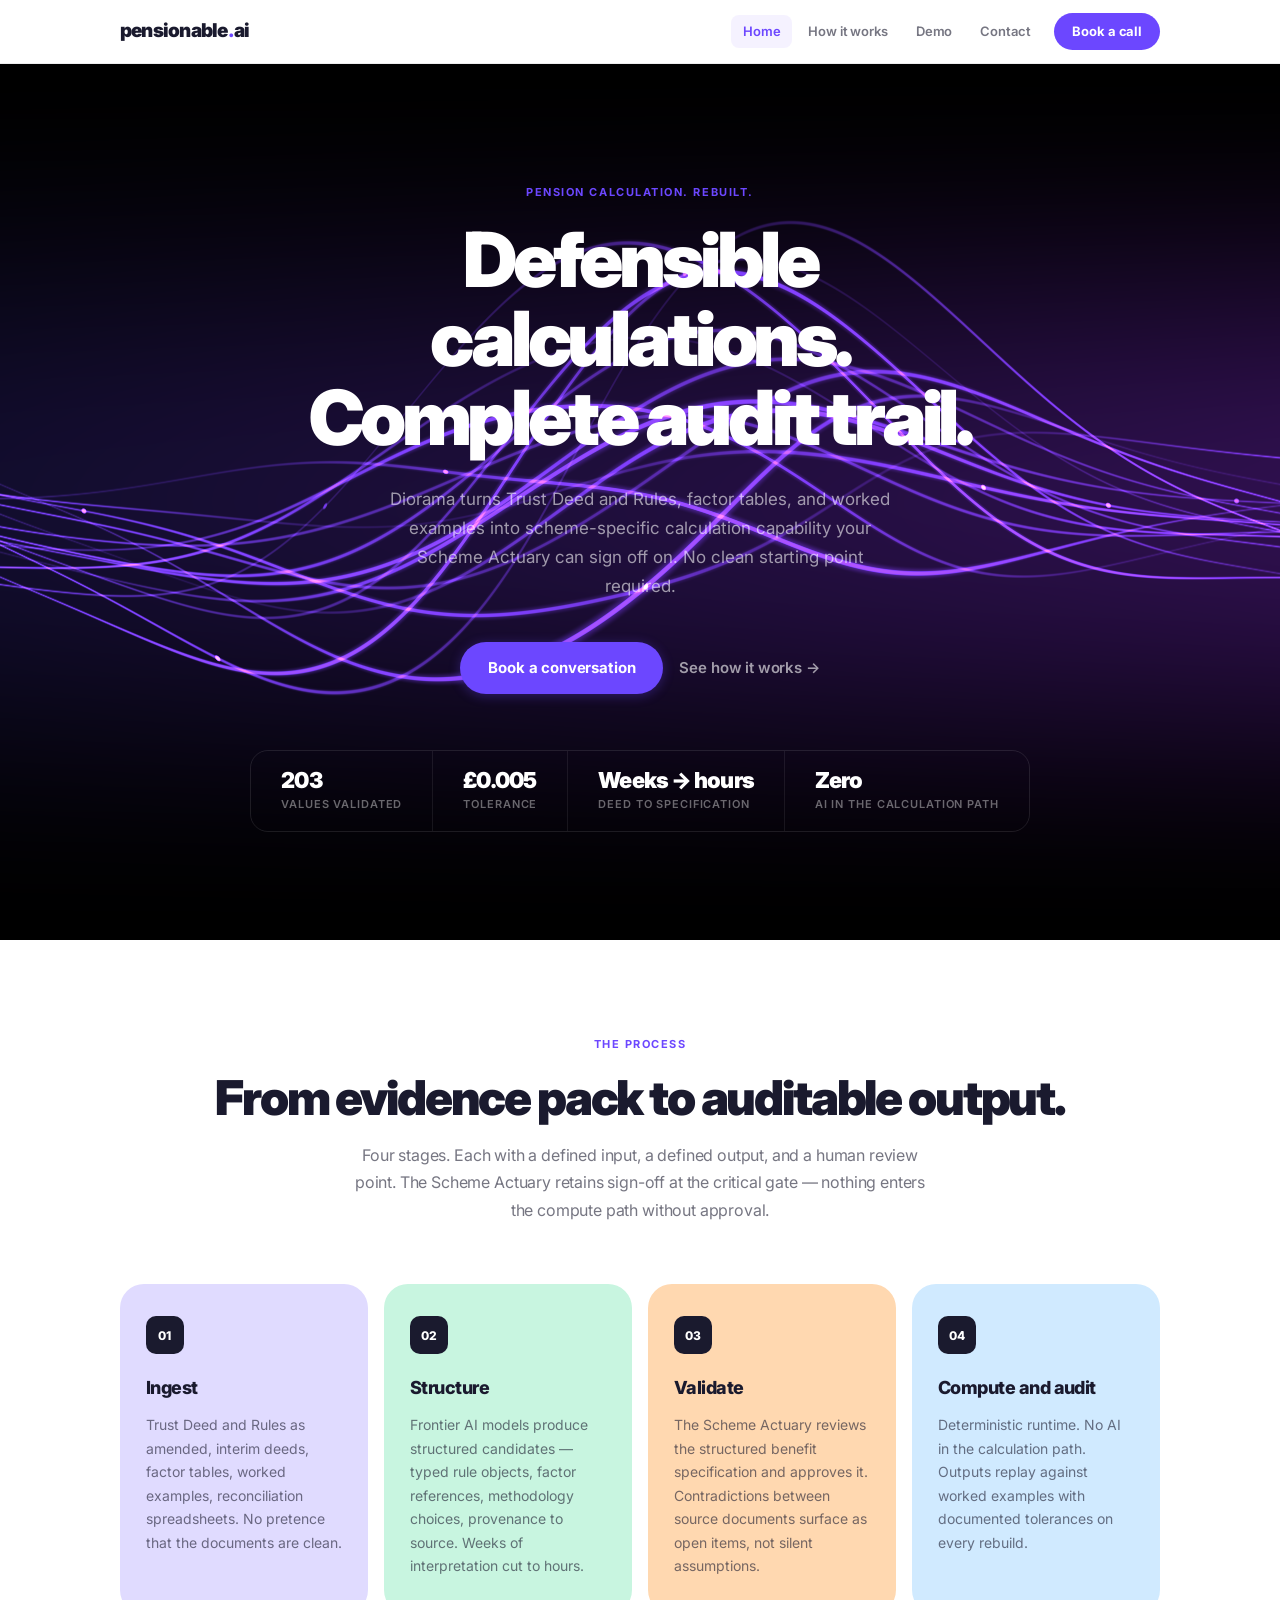
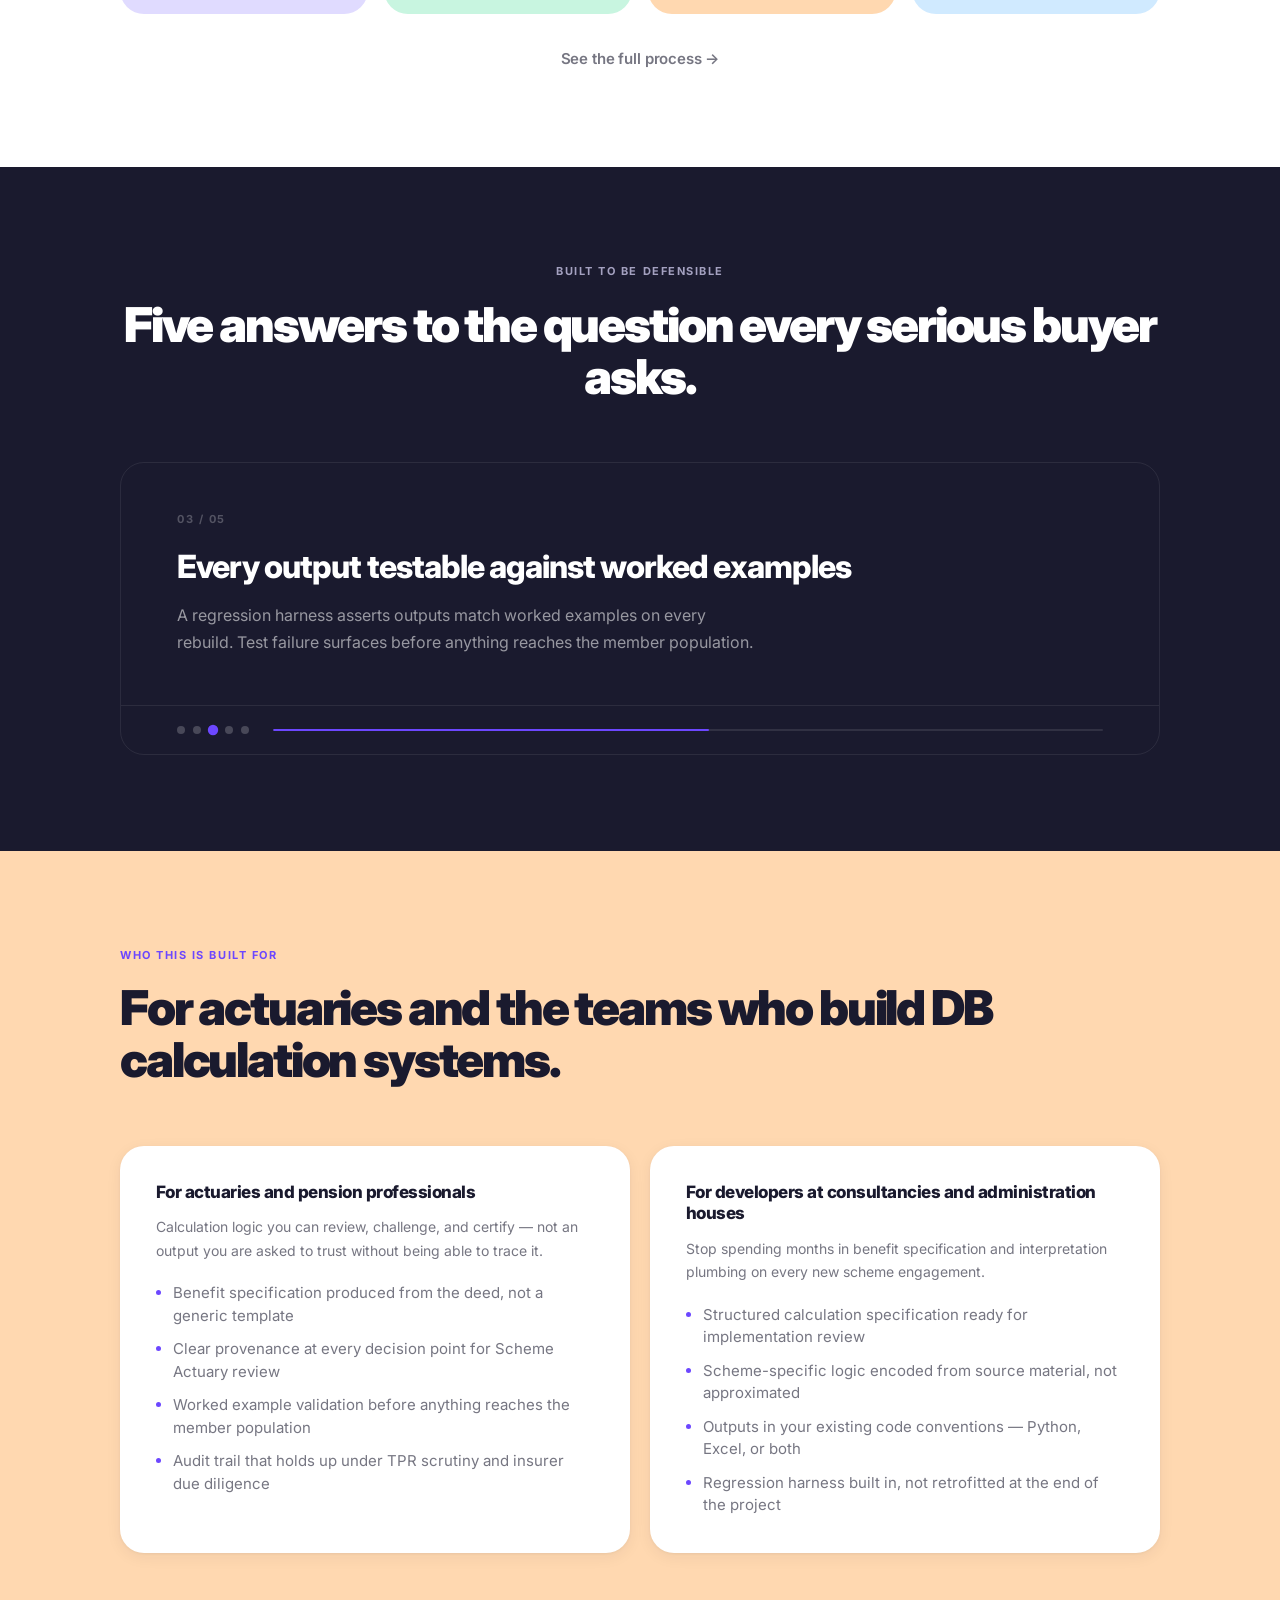
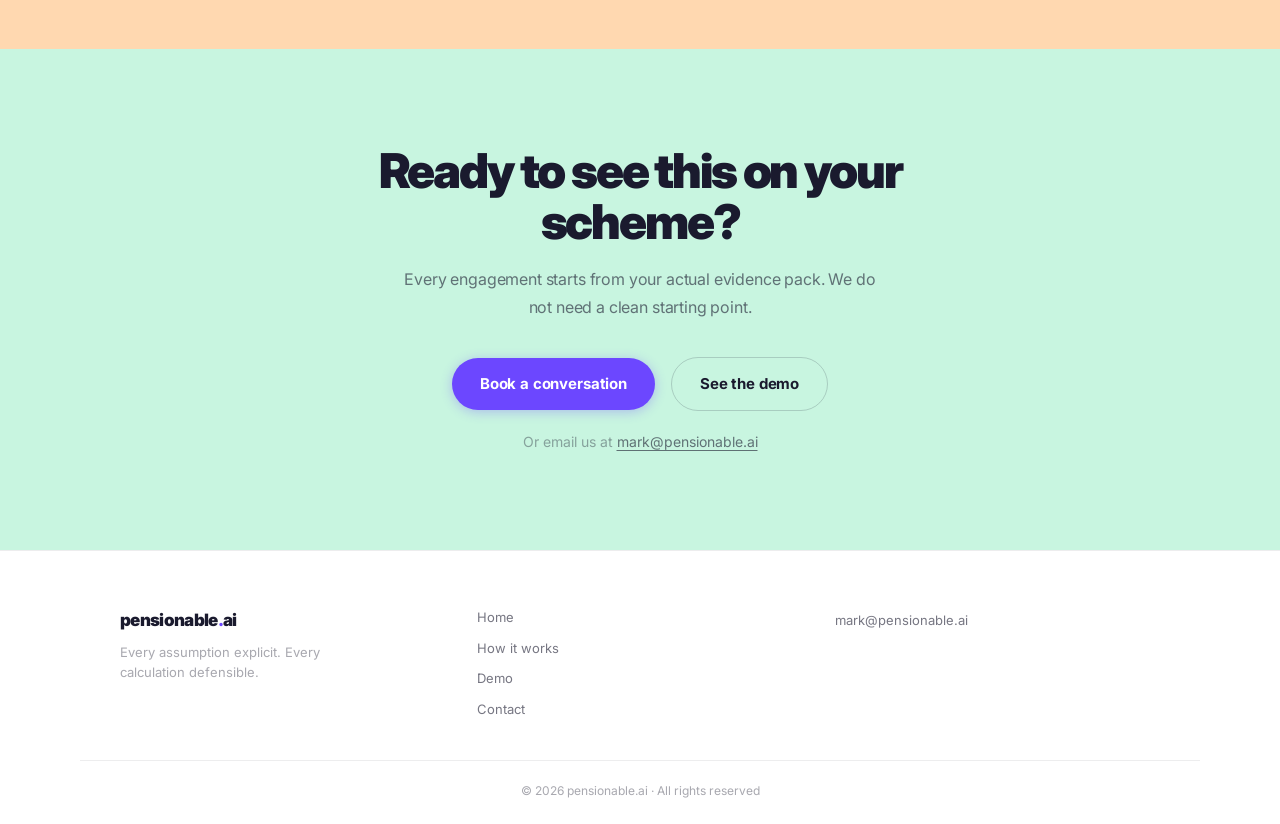
==== commit da8877e1: "feat: WebGL plasma shader hero bg, centred text, tighter headline size" ====
--- a/index.html
+++ b/index.html
@@ -33,14 +33,17 @@
 
     <!-- ── Hero ──────────────────────────────────────────── -->
     <section class="hero">
+      <canvas id="hero-canvas" aria-hidden="true"></canvas>
       <div class="container">
         <p class="eyebrow reveal">Pension calculation. Rebuilt.</p>
         <h1 class="hero-headline hero__headline reveal">Defensible calculations.<br>Complete audit trail.</h1>
+
         <p class="hero__sub reveal">Diorama turns Trust Deed and Rules, factor tables, and worked examples into scheme-specific calculation capability your Scheme Actuary can sign off on. No clean starting point required.</p>
         <div class="hero__ctas stagger">
           <a href="contact.html" class="btn-primary reveal">Book a conversation</a>
           <a href="how-it-works.html" class="btn-text reveal">See how it works →</a>
         </div>
+        <div style="display:flex;justify-content:center;">
         <div class="stat-strip reveal">
           <div class="stat-strip__item">
             <div class="stat-strip__value">203</div>
@@ -58,6 +61,7 @@
             <div class="stat-strip__value">Zero</div>
             <div class="stat-strip__label">AI in the calculation path</div>
           </div>
+        </div>
         </div>
       </div>
     </section>
--- a/css/main.css
+++ b/css/main.css
@@ -137,10 +137,10 @@
 
 /* ── Typography ────────────────────────────────────────────── */
 .hero-headline {
-  font-size: clamp(52px, 7vw, 96px);
+  font-size: clamp(44px, 6vw, 76px);
   font-weight: 900;
-  letter-spacing: -0.06em;
-  line-height: 1.0;
+  letter-spacing: -0.055em;
+  line-height: 1.04;
 }
 
 .section-headline {
@@ -231,38 +231,43 @@
 
 /* ── Hero ──────────────────────────────────────────────────── */
 .hero {
-  padding: 100px 0 96px;
-  background: var(--dark);
+  padding: 120px 0 108px;
+  background: #0d0b1a;
   color: #fff;
   position: relative;
   overflow: hidden;
-}
-.hero::before {
-  content: '';
+  text-align: center;
+}
+
+#hero-canvas {
   position: absolute;
   inset: 0;
-  background:
-    radial-gradient(ellipse 70% 70% at 75% 40%, rgba(108,71,255,0.22) 0%, transparent 65%),
-    radial-gradient(ellipse 40% 50% at 5% 90%, rgba(108,71,255,0.10) 0%, transparent 60%);
+  width: 100%;
+  height: 100%;
+  display: block;
   pointer-events: none;
 }
-.hero .container { position: relative; }
+
+.hero .container { position: relative; z-index: 2; }
 
 .hero__headline {
-  max-width: 780px;
-  margin-bottom: 28px;
-  color: #fff;
-}
+  max-width: 680px;
+  margin: 0 auto 28px;
+  color: #fff;
+}
+
 .hero__sub {
-  max-width: 520px;
+  max-width: 500px;
+  margin: 0 auto 40px;
   font-size: 17px;
-  color: rgba(255,255,255,0.60);
+  color: rgba(255,255,255,0.58);
   line-height: 1.72;
-  margin-bottom: 40px;
-}
+}
+
 .hero__ctas {
   display: flex;
   align-items: center;
+  justify-content: center;
   gap: 16px;
   flex-wrap: wrap;
 }
@@ -277,13 +282,12 @@
 
 /* ── Stat Strip ────────────────────────────────────────────── */
 .stat-strip {
-  display: flex;
+  display: inline-flex;
   align-items: stretch;
   margin-top: 56px;
   border: 1px solid rgba(255,255,255,0.10);
   border-radius: var(--radius);
   overflow: hidden;
-  width: fit-content;
   max-width: 100%;
 }
 .stat-strip__item {
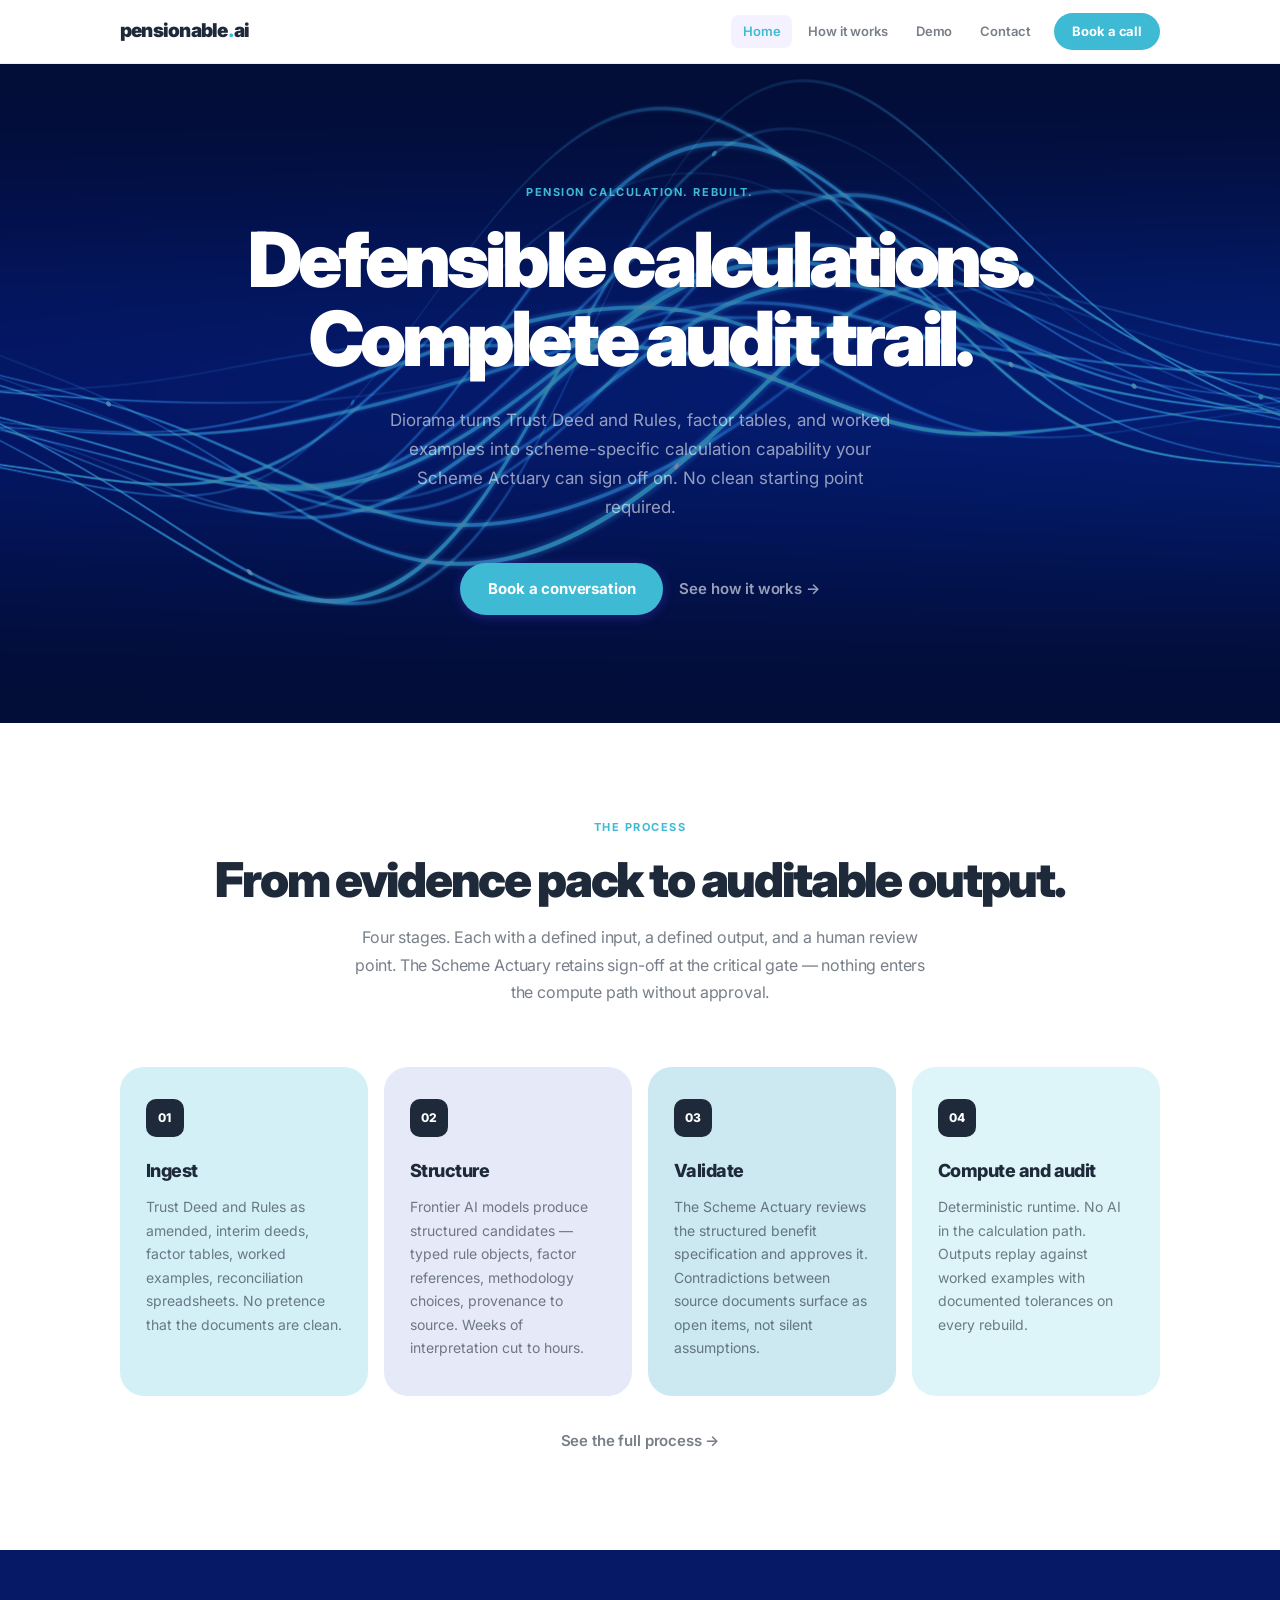
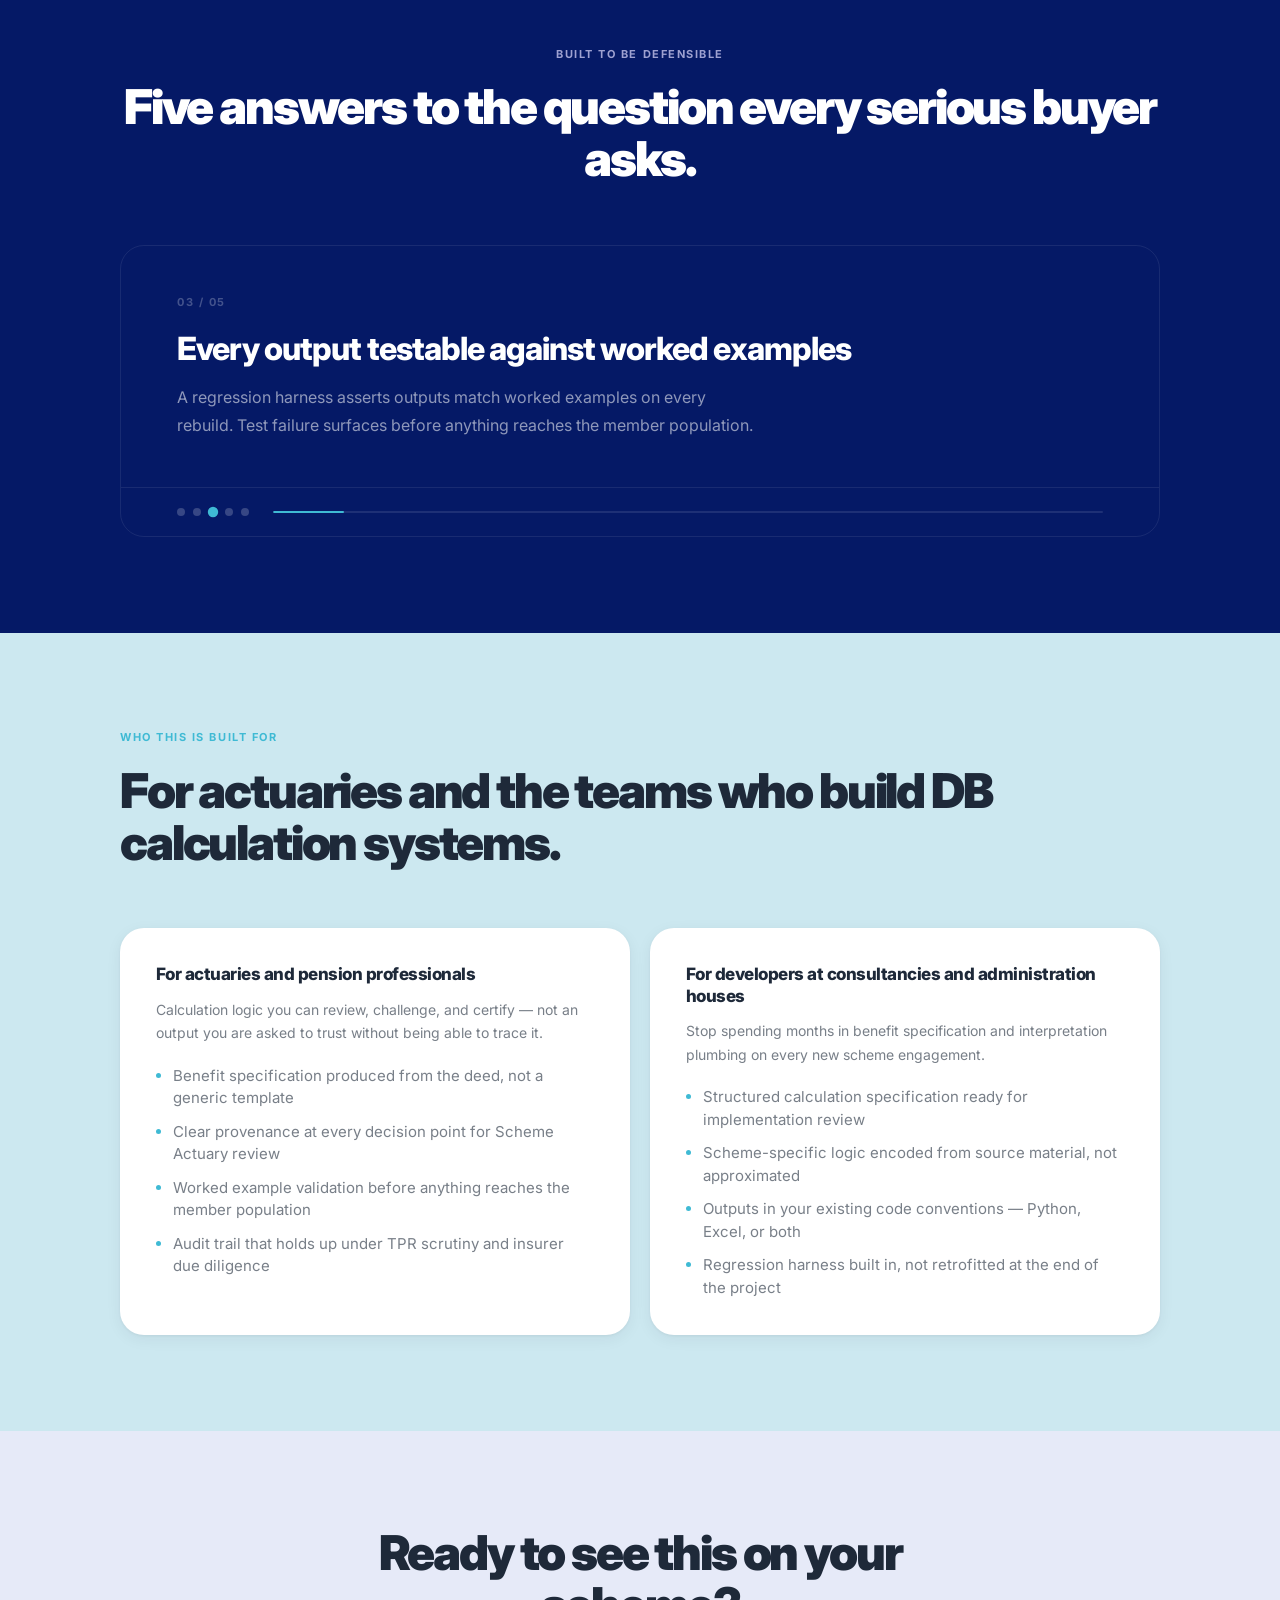
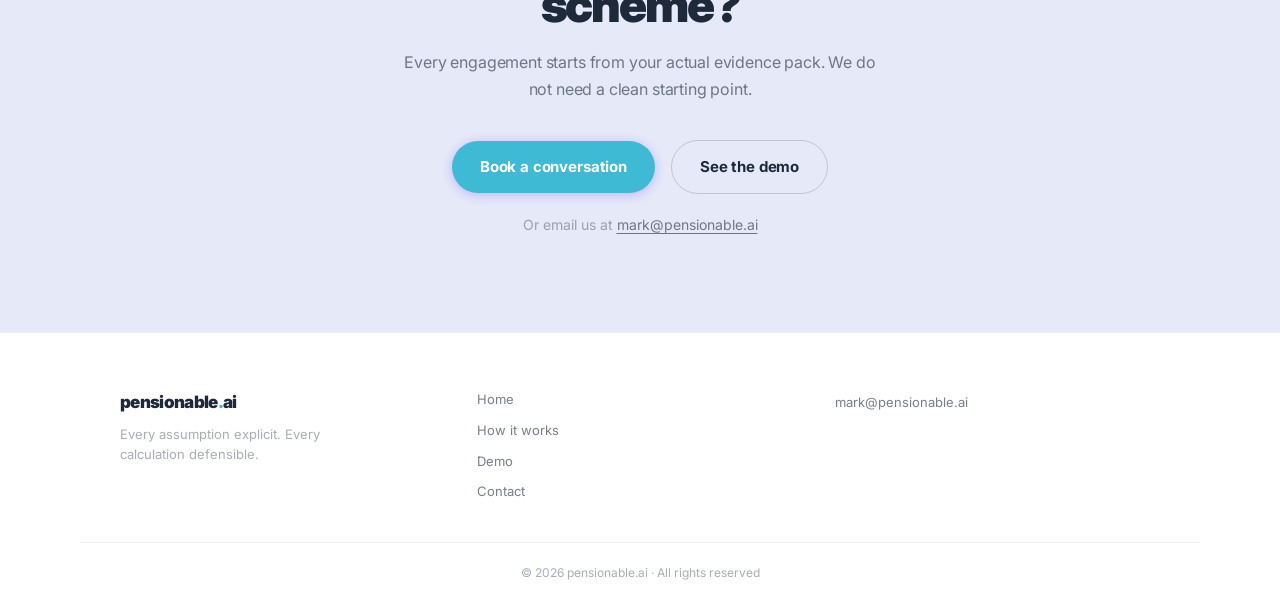
==== commit 7b326d25: "brand: swap to pensionable.ai teal+navy palette, remove stat strip from hero" ====
--- a/index.html
+++ b/index.html
@@ -43,26 +43,6 @@
           <a href="contact.html" class="btn-primary reveal">Book a conversation</a>
           <a href="how-it-works.html" class="btn-text reveal">See how it works →</a>
         </div>
-        <div style="display:flex;justify-content:center;">
-        <div class="stat-strip reveal">
-          <div class="stat-strip__item">
-            <div class="stat-strip__value">203</div>
-            <div class="stat-strip__label">Values validated</div>
-          </div>
-          <div class="stat-strip__item">
-            <div class="stat-strip__value">£0.005</div>
-            <div class="stat-strip__label">Tolerance</div>
-          </div>
-          <div class="stat-strip__item">
-            <div class="stat-strip__value">Weeks → hours</div>
-            <div class="stat-strip__label">Deed to specification</div>
-          </div>
-          <div class="stat-strip__item">
-            <div class="stat-strip__value">Zero</div>
-            <div class="stat-strip__label">AI in the calculation path</div>
-          </div>
-        </div>
-        </div>
       </div>
     </section>
 
--- a/css/main.css
+++ b/css/main.css
@@ -7,17 +7,17 @@
 /* ── Design Tokens ─────────────────────────────────────────── */
 :root {
   --white:    #ffffff;
-  --ink:      #1a1a2e;
-  --ink-sub:  rgba(26, 26, 46, 0.60);
-  --ink-dim:  rgba(26, 26, 46, 0.38);
-  --rule:     rgba(26, 26, 46, 0.08);
-  --purple:   #6C47FF;
-  --dark:     #1a1a2e;
-
-  --lavender: #e0dbff;
-  --mint:     #c8f5e0;
-  --peach:    #ffd8b0;
-  --blue:     #d0eaff;
+  --ink:      #1E2939;
+  --ink-sub:  rgba(30, 41, 57, 0.60);
+  --ink-dim:  rgba(30, 41, 57, 0.38);
+  --rule:     rgba(30, 41, 57, 0.08);
+  --purple:   #3FBAD4;
+  --dark:     #051966;
+
+  --lavender: #d4f0f7;
+  --mint:     #e6eaf8;
+  --peach:    #cce8f0;
+  --blue:     #ddf4f9;
   --yellow:   #fef9c3;
   --pink:     #ffd6ea;
 
@@ -232,7 +232,7 @@
 /* ── Hero ──────────────────────────────────────────────────── */
 .hero {
   padding: 120px 0 108px;
-  background: #0d0b1a;
+  background: #051966;
   color: #fff;
   position: relative;
   overflow: hidden;
@@ -246,14 +246,16 @@
   height: 100%;
   display: block;
   pointer-events: none;
+  opacity: 0.45;
 }
 
 .hero .container { position: relative; z-index: 2; }
 
 .hero__headline {
-  max-width: 680px;
+  max-width: 900px;
   margin: 0 auto 28px;
   color: #fff;
+  white-space: nowrap;
 }
 
 .hero__sub {
@@ -323,6 +325,7 @@
   padding: 88px 0 80px;
   background: var(--dark);
   color: #fff;
+  /* dark = #051966 navy */
   position: relative;
   overflow: hidden;
 }
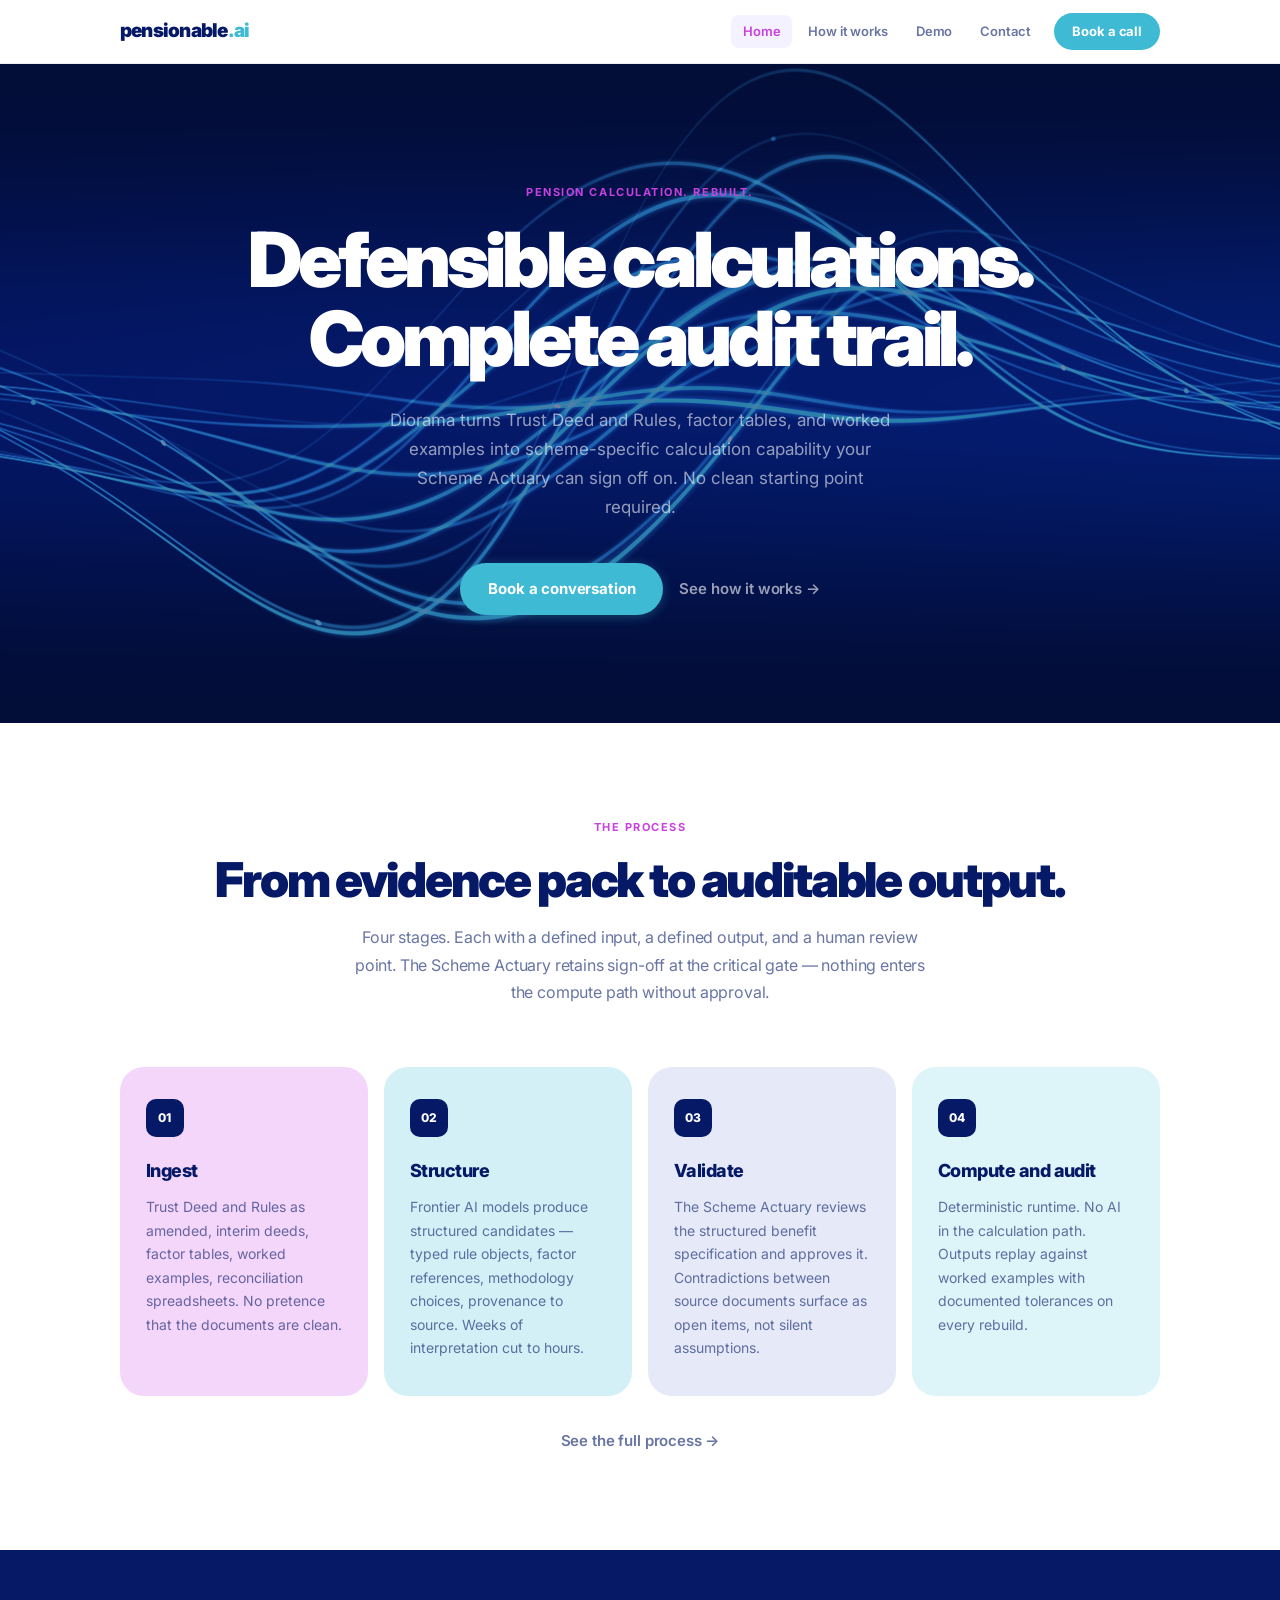
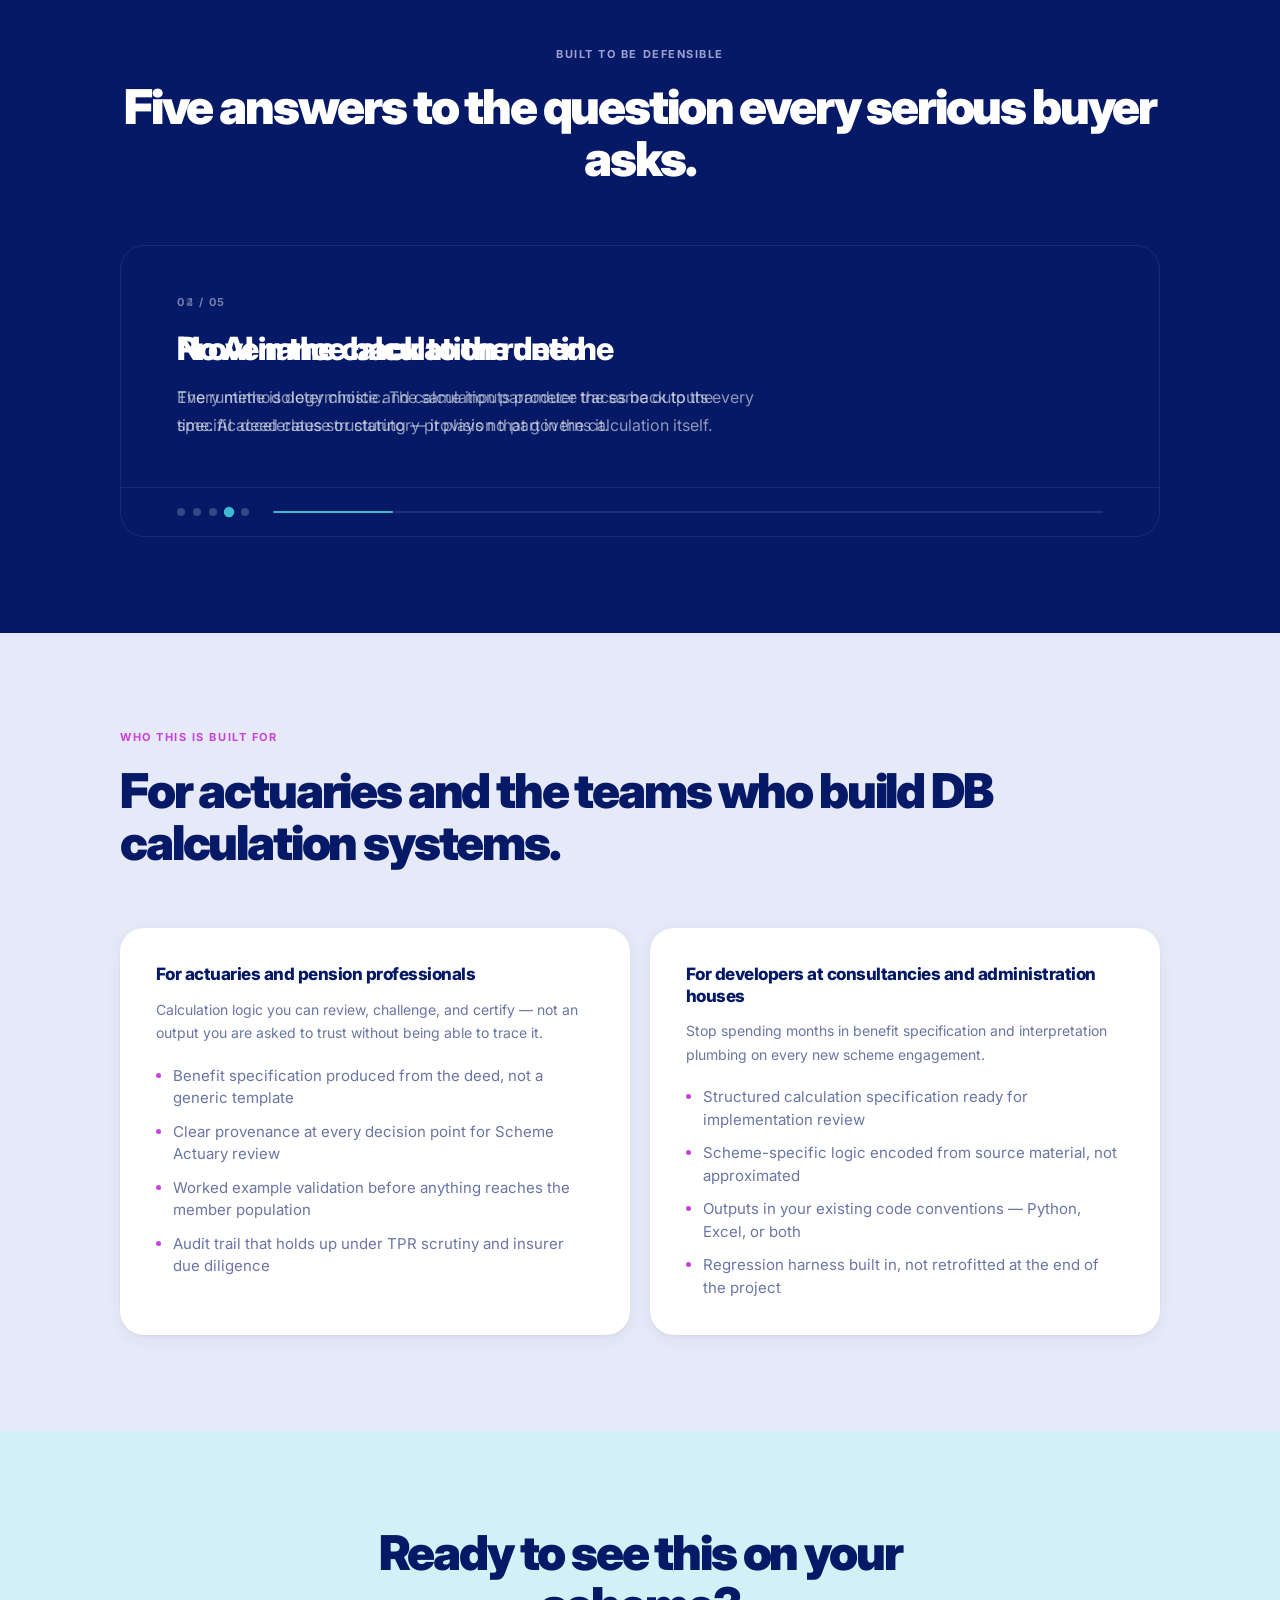
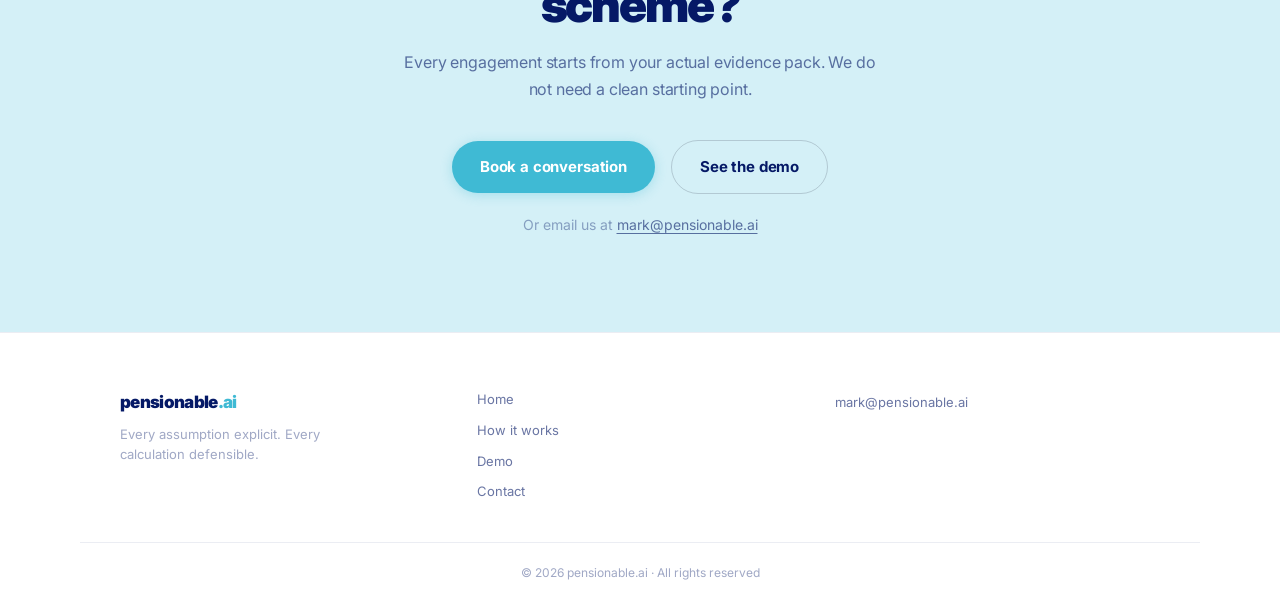
==== commit 64216e14: "brand: apply logo colours — magenta accent, teal buttons/wordmark, navy dark, 4.5s scroller" ====
--- a/index.html
+++ b/index.html
@@ -18,7 +18,7 @@
   <!-- ── Navigation ──────────────────────────────────────── -->
   <header class="nav">
     <div class="container nav__inner">
-      <a href="index.html" class="wordmark">pensionable<span class="dot">.</span>ai</a>
+      <a href="index.html" class="wordmark">pensionable<span class="dot">.</span><span class="ai">ai</span></a>
       <nav class="nav-links">
         <a href="index.html" class="nav-link">Home</a>
         <a href="how-it-works.html" class="nav-link">How it works</a>
@@ -189,7 +189,7 @@
   <footer class="footer">
     <div class="container footer__inner">
       <div class="footer__brand">
-        <a href="index.html" class="wordmark">pensionable<span class="dot">.</span>ai</a>
+        <a href="index.html" class="wordmark">pensionable<span class="dot">.</span><span class="ai">ai</span></a>
         <p class="footer__tagline">Every assumption explicit. Every calculation defensible.</p>
       </div>
       <nav class="footer__links">
--- a/css/main.css
+++ b/css/main.css
@@ -7,16 +7,17 @@
 /* ── Design Tokens ─────────────────────────────────────────── */
 :root {
   --white:    #ffffff;
-  --ink:      #1E2939;
-  --ink-sub:  rgba(30, 41, 57, 0.60);
-  --ink-dim:  rgba(30, 41, 57, 0.38);
-  --rule:     rgba(30, 41, 57, 0.08);
-  --purple:   #3FBAD4;
-  --dark:     #051966;
-
-  --lavender: #d4f0f7;
-  --mint:     #e6eaf8;
-  --peach:    #cce8f0;
+  --ink:      #051966;
+  --ink-sub:  rgba(5, 25, 102, 0.60);
+  --ink-dim:  rgba(5, 25, 102, 0.38);
+  --rule:     rgba(5, 25, 102, 0.08);
+  --purple:   #C840DE;   /* logo hexagon magenta */
+  --teal:     #3FBAD4;   /* logo .ai teal */
+  --dark:     #051966;   /* logo navy */
+
+  --lavender: #f5d6fb;
+  --mint:     #d4f0f7;
+  --peach:    #e6eaf8;
   --blue:     #ddf4f9;
   --yellow:   #fef9c3;
   --pink:     #ffd6ea;
@@ -86,7 +87,8 @@
   color: var(--ink);
   flex-shrink: 0;
 }
-.wordmark .dot { color: var(--purple); }
+.wordmark .dot { color: var(--teal); }
+.wordmark .ai  { color: var(--teal); }
 
 .nav-links {
   display: flex;
@@ -114,7 +116,7 @@
   font-weight: 700;
   letter-spacing: -0.01em;
   color: #fff;
-  background: var(--purple);
+  background: var(--teal);
   padding: 8px 18px;
   border-radius: 999px;
   margin-left: 8px;
@@ -180,7 +182,7 @@
   display: inline-flex;
   align-items: center;
   gap: 8px;
-  background: var(--purple);
+  background: var(--teal);
   color: #fff;
   font-size: 15px;
   font-weight: 700;
@@ -188,13 +190,13 @@
   padding: 14px 28px;
   border-radius: 999px;
   transition: opacity 150ms, transform 150ms, box-shadow 150ms;
-  box-shadow: 0 2px 12px rgba(108, 71, 255, 0.32);
+  box-shadow: 0 2px 12px rgba(63, 186, 212, 0.32);
 }
 .btn-primary:hover {
   opacity: 0.88;
   transform: translateY(-1px);
   color: #fff;
-  box-shadow: 0 6px 24px rgba(108, 71, 255, 0.40);
+  box-shadow: 0 6px 24px rgba(63, 186, 212, 0.42);
 }
 
 .btn-outlined {
@@ -569,7 +571,7 @@
 }
 
 .trust-dot.is-active {
-  background: var(--purple);
+  background: var(--teal);
   transform: scale(1.3);
 }
 
@@ -584,7 +586,7 @@
 .trust-progress__bar {
   height: 100%;
   width: 0%;
-  background: var(--purple);
+  background: var(--teal);
   border-radius: 2px;
   transition: width linear;
 }
